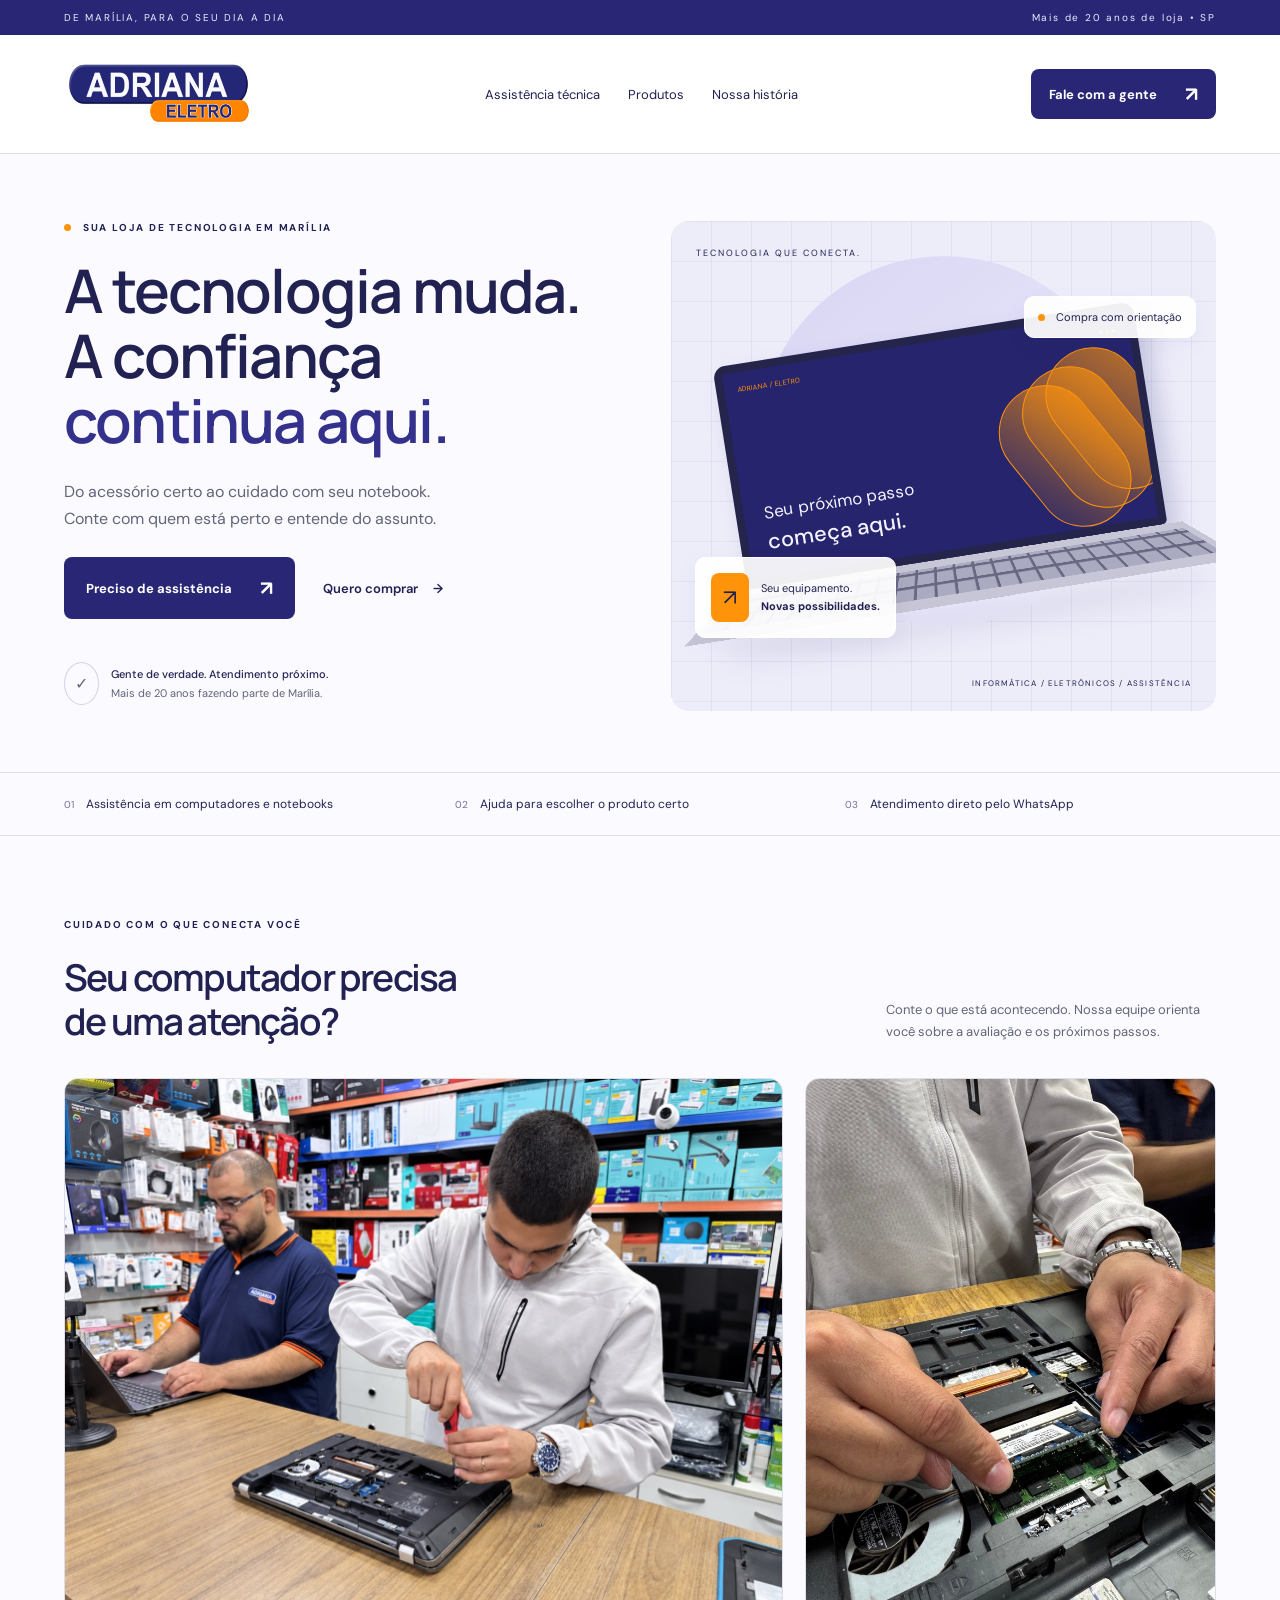
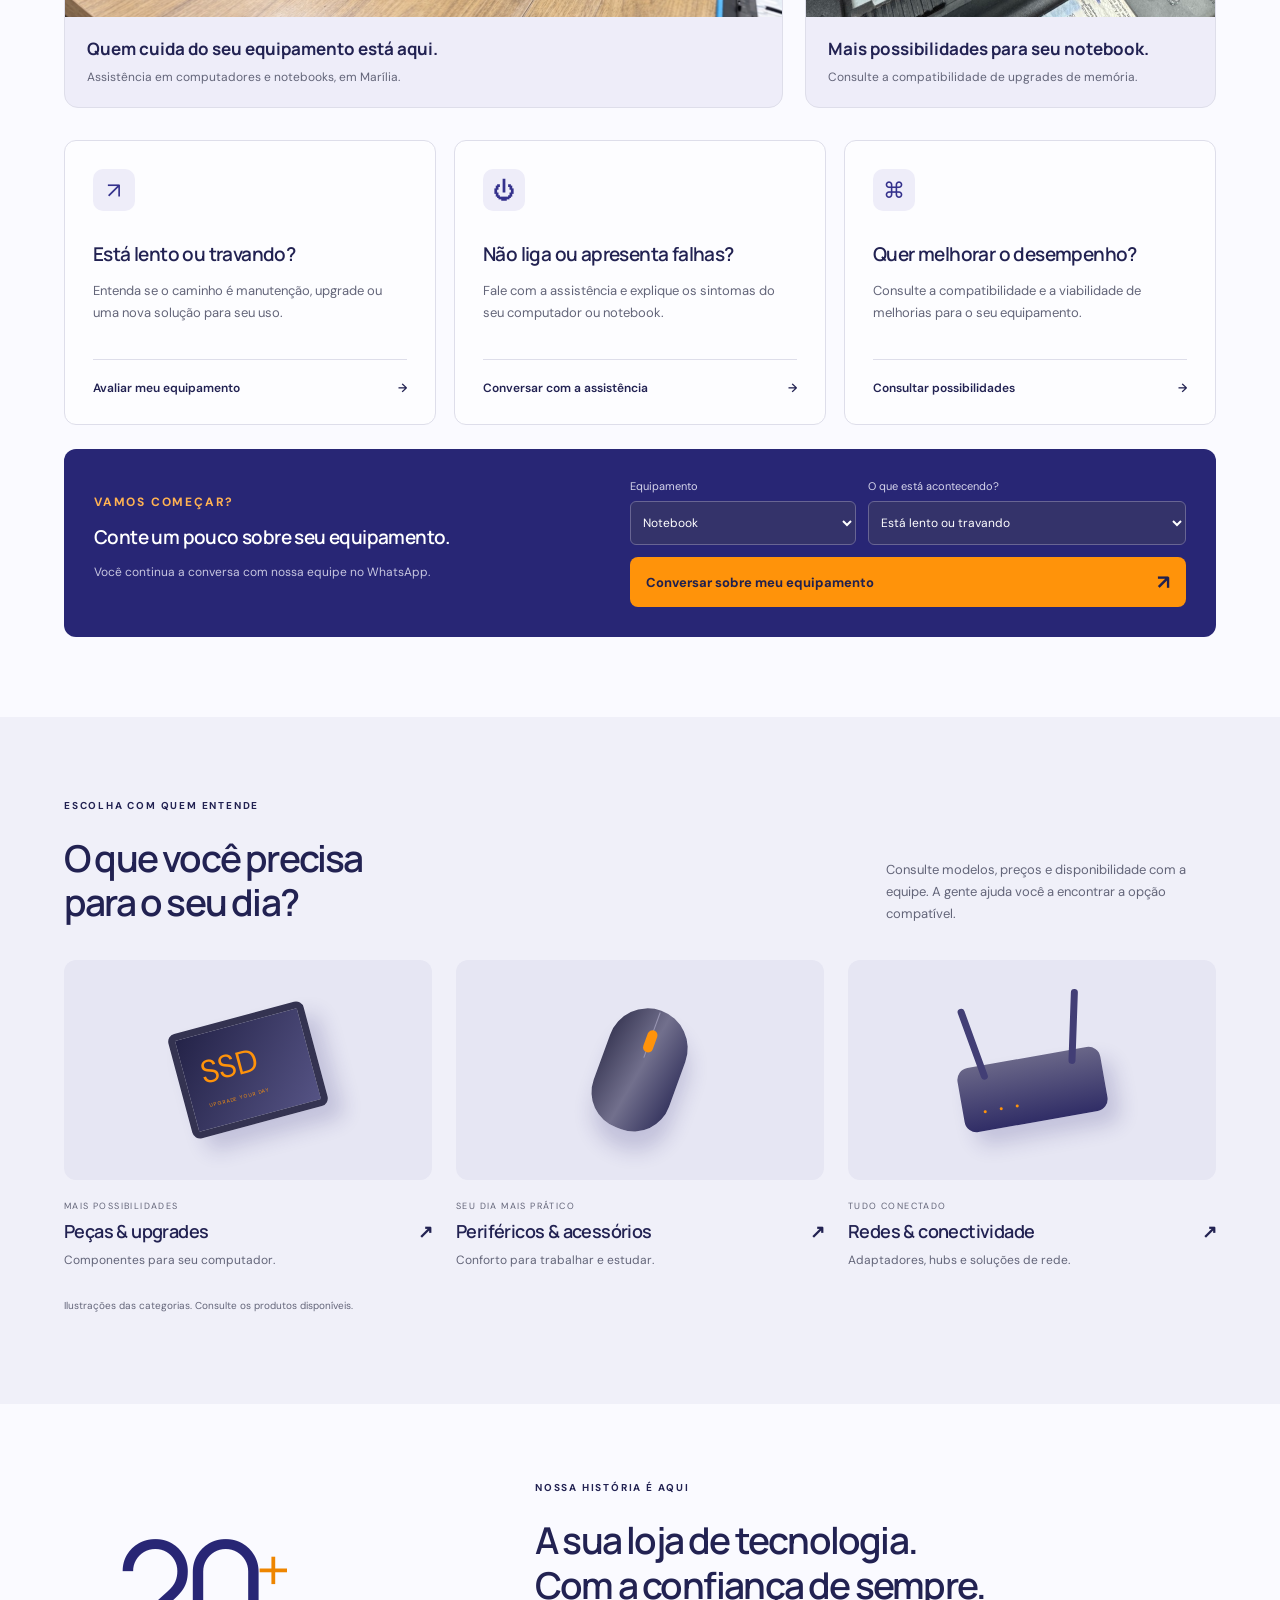
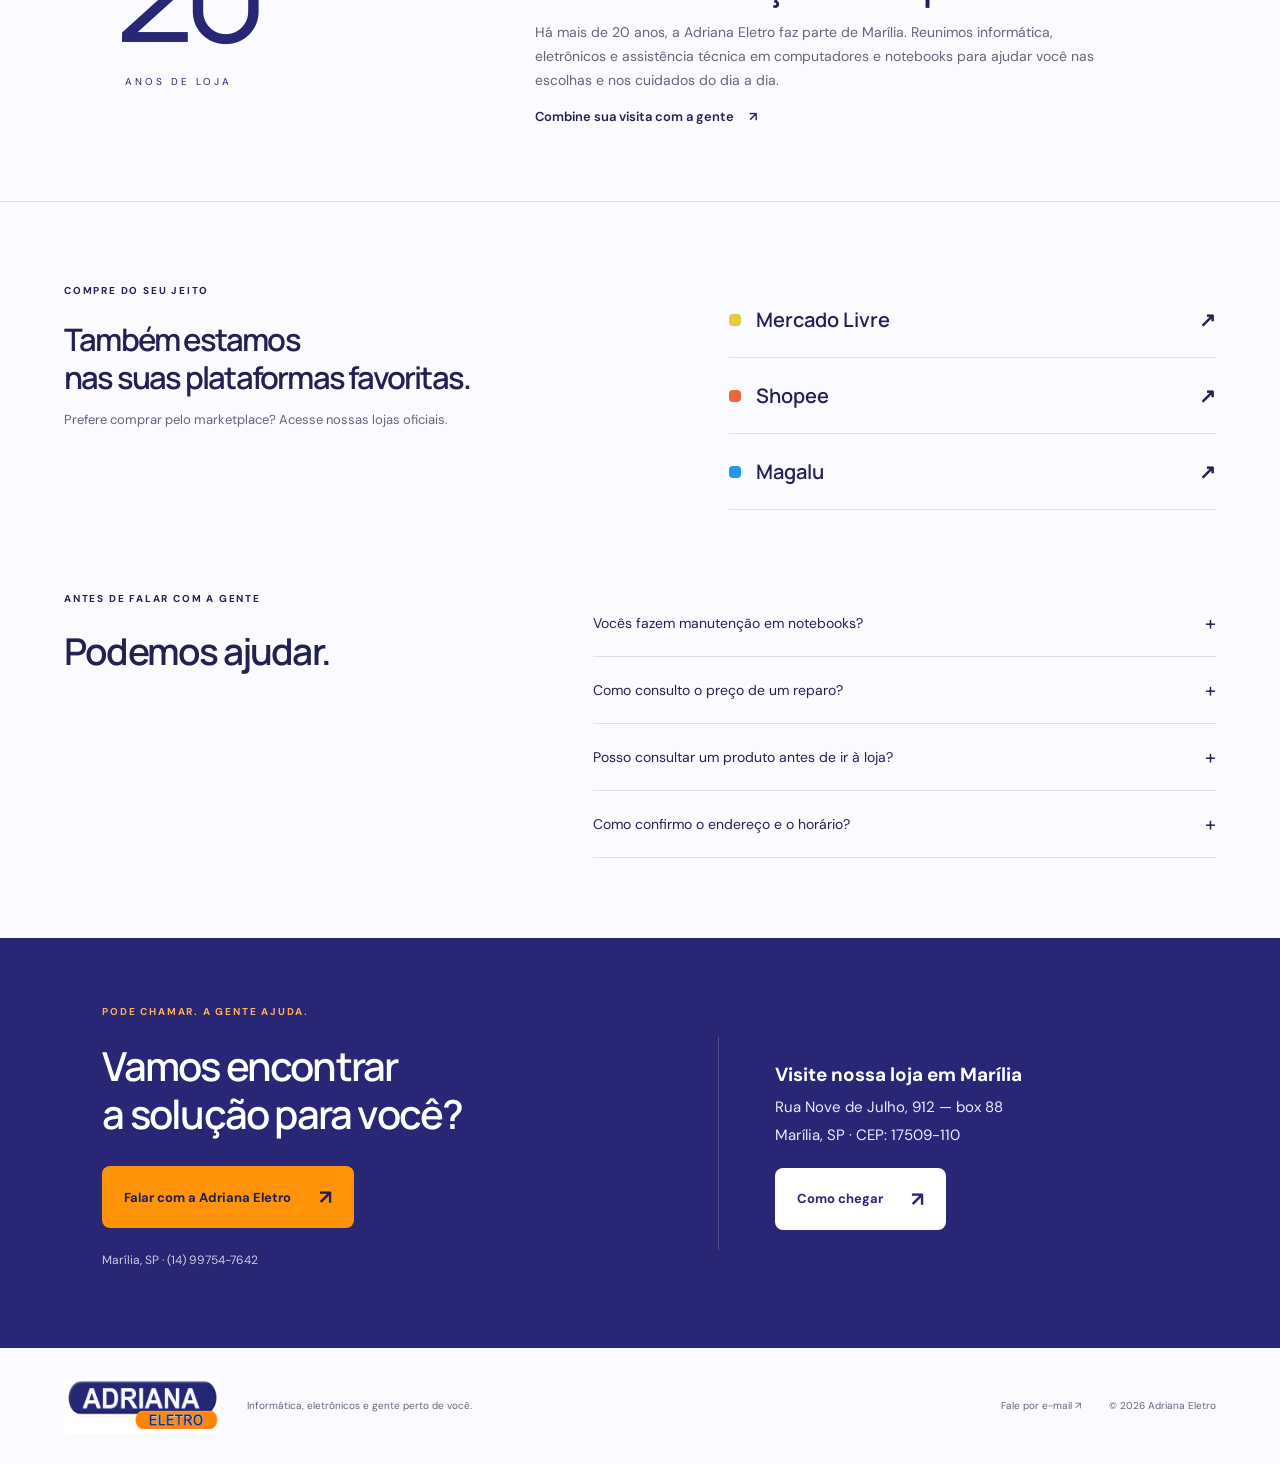
==== index.html @ 35e607f3 "Adiciona favicon.ico com logo oficial e caminhos absolutos" ====
<!doctype html>
<html lang="pt-BR"><head><meta charset="utf-8"><meta name="viewport" content="width=device-width,initial-scale=1">
<title>Adriana Eletro - Especializada em Eletrônicos e Informática</title>
<meta name="description" content="Adriana Eletro: informática, eletrônicos e assistência técnica em computadores e notebooks em Marília, SP. Mais de 20 anos de loja. Fale com nossa equipe.">
<meta name="robots" content="index, follow">
<link rel="canonical" href="https://adrianaeletro.com.br/">
<meta name="theme-color" content="#282675">

<link rel="icon" href="/favicon.ico" sizes="192x192" type="image/x-icon">
<link rel="icon" href="/favicon-32.png" sizes="32x32" type="image/png">
<link rel="icon" href="/favicon-16.png" sizes="16x16" type="image/png">
<link rel="icon" href="/icon-192.png" sizes="192x192" type="image/png">
<link rel="apple-touch-icon" href="/apple-touch-icon.png">

<meta property="og:type" content="website">
<meta property="og:locale" content="pt_BR">
<meta property="og:site_name" content="Adriana Eletro">
<meta property="og:url" content="https://adrianaeletro.com.br/">
<meta property="og:title" content="Adriana Eletro - Especializada em Eletrônicos e Informática">
<meta property="og:description" content="Informática, eletrônicos e assistência técnica em computadores e notebooks em Marília, SP. Mais de 20 anos de loja.">
<meta property="og:image" content="https://adrianaeletro.com.br/og-image.png">
<meta property="og:image:width" content="1200">
<meta property="og:image:height" content="630">
<meta property="og:image:alt" content="Logo da Adriana Eletro">

<meta name="twitter:card" content="summary_large_image">
<meta name="twitter:title" content="Adriana Eletro - Especializada em Eletrônicos e Informática">
<meta name="twitter:description" content="Informática, eletrônicos e assistência técnica em computadores e notebooks em Marília, SP. Mais de 20 anos de loja.">
<meta name="twitter:image" content="https://adrianaeletro.com.br/og-image.png">

<link rel="stylesheet" href="style.css"><script src="app.js" defer></script>
<script type="application/ld+json">
{
  "@context": "https://schema.org",
  "@type": "ElectronicsStore",
  "name": "Adriana Eletro",
  "url": "https://adrianaeletro.com.br/",
  "image": "https://adrianaeletro.com.br/og-image.png",
  "logo": "https://adrianaeletro.com.br/logo-oficial.png",
  "email": "eletronicos.marilia@hotmail.com",
  "telephone": "+5514997547642",
  "priceRange": "$$",
  "address": {
    "@type": "PostalAddress",
    "streetAddress": "Rua Nove de Julho, 912 - box 88",
    "addressLocality": "Marília",
    "addressRegion": "SP",
    "postalCode": "17509-110",
    "addressCountry": "BR"
  },
  "geo": {
    "@type": "GeoCoordinates",
    "latitude": -22.216391,
    "longitude": -49.946625
  },
  "hasMap": "https://www.google.com/maps/dir/?api=1&destination=Rua+Nove+de+Julho%2C+912%2C+box+88%2C+Mar%C3%ADlia%2C+SP%2C+17509-110",
  "sameAs": [
    "https://lista.mercadolivre.com.br/_CustId_1123150487?item_id=MLB2901846389&category_id=MLB63312&seller_id=1123150487&client=recoview-selleritems&recos_listing=true#origin=upp&component=sellerData&typeSeller=classic",
    "https://shopee.com.br/shop/340494561",
    "https://www.magazineluiza.com.br/lojista/adrianaeletromarilia/"
  ]
}
</script>
</head><body>
<div class="topline">DE MARÍLIA, PARA O SEU DIA A DIA <span>Mais de 20 anos de loja • SP</span></div>
<header><a class="brand official-brand" href="#inicio" aria-label="Adriana Eletro início"><span class="logo-window"><img src="logo-oficial.png" alt="Adriana Eletro" width="3600" height="2025" decoding="async" fetchpriority="high"></span></a><nav aria-label="Menu principal"><a href="#assistencia">Assistência técnica</a><a href="#produtos">Produtos</a><a href="#sobre">Nossa história</a></nav><a class="button small dark" data-wa="Olá! Vim pelo site da Adriana Eletro e gostaria de atendimento.">Fale com a gente <span>↗</span></a></header>
<main><section class="hero" id="inicio"><div class="hero-copy"><p class="eyebrow"><span class="dot"></span> SUA LOJA DE TECNOLOGIA EM MARÍLIA</p><h1>A tecnologia muda.<br>A confiança<br><em>continua aqui.</em></h1><p class="intro">Do acessório certo ao cuidado com seu notebook. Conte com quem está perto e entende do assunto.</p><div class="actions"><a class="button dark" href="#assistencia">Preciso de assistência <span>↗</span></a><a class="textlink" href="#produtos">Quero comprar <span>→</span></a></div><div class="hero-proof"><span class="proof-icon">✓</span><p><strong>Gente de verdade. Atendimento próximo.</strong><br>Mais de 20 anos fazendo parte de Marília.</p></div></div><div class="hero-art" role="img" aria-label="Ilustração de um notebook com elementos de tecnologia"><div class="art-grid"></div><div class="orb"></div><span class="art-label">TECNOLOGIA QUE CONECTA.</span><div class="laptop"><div class="screen"><div class="screen-top"><span>ADRIANA / ELETRO</span><span>● ● ●</span></div><div class="screen-design"><i></i><i></i><i></i></div><div class="screen-bottom">Seu próximo passo<br><b>começa aqui.</b></div></div><div class="keyboard"></div><div class="base"></div></div><div class="floating-tag tag-one"><span>↗</span><div>Seu equipamento.<br><strong>Novas possibilidades.</strong></div></div><div class="floating-tag tag-two"><span class="dot"></span> Compra com orientação</div><span class="art-footer">INFORMÁTICA / ELETRÔNICOS / ASSISTÊNCIA</span></div></section>
<div class="benefits"><div><span>01</span>Assistência em computadores e notebooks</div><div><span>02</span>Ajuda para escolher o produto certo</div><div><span>03</span>Atendimento direto pelo WhatsApp</div></div>
<section id="assistencia" class="section assistance"><div class="section-heading"><div><p class="eyebrow">CUIDADO COM O QUE CONECTA VOCÊ</p><h2>Seu computador precisa<br>de uma atenção?</h2></div><p>Conte o que está acontecendo. Nossa equipe orienta você sobre a avaliação e os próximos passos.</p></div><div class="workshop-photos"><figure class="workshop-main"><img src="images/assistencia-equipe.jpg" alt="Trabalho de manutenção em notebook na bancada da Adriana Eletro, com a equipe na loja" width="1440" height="1080" loading="lazy" decoding="async"><figcaption><strong>Quem cuida do seu equipamento está aqui.</strong><span>Assistência em computadores e notebooks, em Marília.</span></figcaption></figure><figure class="workshop-detail"><img src="images/upgrade-memoria.jpg" alt="Detalhe das mãos manuseando um módulo de memória RAM em um notebook aberto" width="750" height="1000" loading="lazy" decoding="async"><figcaption><strong>Mais possibilidades para seu notebook.</strong><span>Consulte a compatibilidade de upgrades de memória.</span></figcaption></figure></div><div class="service-grid"><article><span class="service-icon">↗</span><h3>Está lento ou travando?</h3><p>Entenda se o caminho é manutenção, upgrade ou uma nova solução para seu uso.</p><a data-problem="Está lento ou travando">Avaliar meu equipamento <span>→</span></a></article><article><span class="service-icon">⏻</span><h3>Não liga ou apresenta falhas?</h3><p>Fale com a assistência e explique os sintomas do seu computador ou notebook.</p><a data-problem="Não liga ou apresenta falhas">Conversar com a assistência <span>→</span></a></article><article><span class="service-icon">⌘</span><h3>Quer melhorar o desempenho?</h3><p>Consulte a compatibilidade e a viabilidade de melhorias para o seu equipamento.</p><a data-problem="Quero melhorar o desempenho">Consultar possibilidades <span>→</span></a></article></div><div class="help-panel"><div><p class="eyebrow">VAMOS COMEÇAR?</p><h3>Conte um pouco sobre seu equipamento.</h3><p>Você continua a conversa com nossa equipe no WhatsApp.</p></div><form id="help-form"><div class="form-row"><label>Equipamento<select id="device"><option>Notebook</option><option>Computador de mesa</option></select></label><label>O que está acontecendo?<select id="problem"><option>Está lento ou travando</option><option>Não liga ou apresenta falhas</option><option>Quero melhorar o desempenho</option><option>Outro problema</option></select></label></div><button class="button lime" type="submit">Conversar sobre meu equipamento <span>↗</span></button></form></div></section>
<section class="section products" id="produtos"><div class="section-heading"><div><p class="eyebrow">ESCOLHA COM QUEM ENTENDE</p><h2>O que você precisa<br>para o seu dia?</h2></div><p>Consulte modelos, preços e disponibilidade com a equipe. A gente ajuda você a encontrar a opção compatível.</p></div><div class="product-grid"><a data-wa="Olá! Gostaria de consultar peças e upgrades disponíveis na Adriana Eletro." class="product-card"><div class="product-art"><div class="chip">SSD<span>UPGRADE YOUR DAY</span></div></div><div><small>MAIS POSSIBILIDADES</small><h3>Peças & upgrades <span>↗</span></h3><p>Componentes para seu computador.</p></div></a><a data-wa="Olá! Gostaria de consultar periféricos e acessórios na Adriana Eletro." class="product-card"><div class="product-art"><div class="mouse"><i></i></div><div class="mouse-shadow"></div></div><div><small>SEU DIA MAIS PRÁTICO</small><h3>Periféricos & acessórios <span>↗</span></h3><p>Conforto para trabalhar e estudar.</p></div></a><a data-wa="Olá! Gostaria de consultar produtos de conectividade na Adriana Eletro." class="product-card"><div class="product-art"><div class="router"><i></i><i></i><b>● ● ●</b></div></div><div><small>TUDO CONECTADO</small><h3>Redes & conectividade <span>↗</span></h3><p>Adaptadores, hubs e soluções de rede.</p></div></a></div><p class="caption">Ilustrações das categorias. Consulte os produtos disponíveis.</p></section>
<section class="story" id="sobre"><div class="story-number">20<span>+</span><small>ANOS DE LOJA</small></div><div><p class="eyebrow">NOSSA HISTÓRIA É AQUI</p><h2>A sua loja de tecnologia.<br>Com a confiança de sempre.</h2><p>Há mais de 20 anos, a Adriana Eletro faz parte de Marília. Reunimos informática, eletrônicos e assistência técnica em computadores e notebooks para ajudar você nas escolhas e nos cuidados do dia a dia.</p><a class="textlink" data-wa="Olá! Gostaria de saber como chegar à Adriana Eletro e confirmar o horário de atendimento.">Combine sua visita com a gente <span>↗</span></a></div></section>
<section class="section marketplace"><div><p class="eyebrow">COMPRE DO SEU JEITO</p><h2>Também estamos<br>nas suas plataformas favoritas.</h2><p>Prefere comprar pelo marketplace? Acesse nossas lojas oficiais.</p></div><div class="marketlinks"><a href="https://lista.mercadolivre.com.br/_CustId_1123150487?item_id=MLB2901846389&amp;category_id=MLB63312&amp;seller_id=1123150487&amp;client=recoview-selleritems&amp;recos_listing=true#origin=upp&amp;component=sellerData&amp;typeSeller=classic" target="_blank" rel="noopener noreferrer"><span class="market-dot yellow"></span>Mercado Livre <span>↗</span></a><a href="https://shopee.com.br/shop/340494561" target="_blank" rel="noopener noreferrer"><span class="market-dot orange"></span>Shopee <span>↗</span></a><a href="https://www.magazineluiza.com.br/lojista/adrianaeletromarilia/" target="_blank" rel="noopener noreferrer"><span class="market-dot blue"></span>Magalu <span>↗</span></a></div></section>
<section class="section faq"><div><p class="eyebrow">ANTES DE FALAR COM A GENTE</p><h2>Podemos ajudar.</h2></div><div><details><summary>Vocês fazem manutenção em notebooks?<span>+</span></summary><p>Sim. Oferecemos assistência técnica em computadores e notebooks. Conte o problema pelo WhatsApp para receber orientação sobre a avaliação.</p></details><details><summary>Como consulto o preço de um reparo?<span>+</span></summary><p>O valor depende do problema e da avaliação do equipamento. Fale com a equipe para consultar as condições de diagnóstico e orçamento.</p></details><details><summary>Posso consultar um produto antes de ir à loja?<span>+</span></summary><p>Sim. Envie o nome do produto ou o modelo do equipamento pelo WhatsApp. A equipe confirma as opções, os preços e a disponibilidade.</p></details><details><summary>Como confirmo o endereço e o horário?<span>+</span></summary><p>Estamos na Rua Nove de Julho, 912 — box 88, Marília, SP, CEP: 17509-110. Confirme o horário de atendimento pelo WhatsApp (14) 99754-7642.</p></details></div></section>
<section class="contact"><div class="contact-main"><p class="eyebrow">PODE CHAMAR. A GENTE AJUDA.</p><h2>Vamos encontrar<br>a solução para você?</h2><a class="button lime" data-wa="Olá! Vim pelo site da Adriana Eletro e gostaria de atendimento.">Falar com a Adriana Eletro <span>↗</span></a><p>Marília, SP · (14) 99754-7642</p></div><div class="store-address" id="localizacao"><address><strong>Visite nossa loja em Marília</strong><br>Rua Nove de Julho, 912 — box 88<br>Marília, SP · CEP: 17509-110</address><a class="button directions" href="https://www.google.com/maps/dir/?api=1&amp;destination=Rua+Nove+de+Julho%2C+912%2C+box+88%2C+Mar%C3%ADlia%2C+SP%2C+17509-110" target="_blank" rel="noopener noreferrer" aria-label="Como chegar à Adriana Eletro no Google Maps">Como chegar <span aria-hidden="true">↗</span></a></div></section></main><footer><a class="brand official-brand" href="#inicio" aria-label="Adriana Eletro início"><span class="logo-window"><img src="logo-oficial.png" alt="Adriana Eletro" width="3600" height="2025" loading="lazy" decoding="async"></span></a><p>Informática, eletrônicos e gente perto de você.</p><a href="mailto:eletronicos.marilia@hotmail.com">Fale por e-mail ↗</a><small>© <span id="year">2026</span> Adriana Eletro</small></footer><a class="mobile-contact" data-wa="Olá! Vim pelo site da Adriana Eletro e gostaria de atendimento.">Falar no WhatsApp ↗</a></body></html>
---- style.css ----
@import url('https://fonts.googleapis.com/css2?family=DM+Sans:wght@400;500;600;700&family=Manrope:wght@400;500;600;700;800&display=swap');
:root{--ink:#222252;--muted:#636579;--cream:#fafaff;--lime:#ff930a;--line:#dedeea}*{box-sizing:border-box}html{scroll-behavior:smooth;scroll-padding-top:30px}body{margin:0;color:var(--ink);background:var(--cream);font-family:'DM Sans',sans-serif;font-size:15px}a{color:inherit;text-decoration:none;cursor:pointer}button,select{font:inherit}a:focus-visible,button:focus-visible,select:focus-visible,summary:focus-visible{outline:3px solid #ff930a;outline-offset:5px}.topline{background:var(--ink);color:#ededff;padding:11px 5%;font-size:10px;letter-spacing:1.8px;display:flex;justify-content:space-between}header{display:flex;align-items:center;justify-content:space-between;padding:25px 5%;border-bottom:1px solid var(--line);gap:20px}.brand{display:flex;align-items:center;gap:10px;font-family:Manrope,sans-serif;font-weight:800;font-size:24px;letter-spacing:-1px}.brandlight{font-weight:400}.brand small{display:block;font-size:8px;letter-spacing:2px;margin-top:4px}.brandmark{display:flex;align-items:center;justify-content:center;background:var(--ink);color:var(--lime);height:43px;width:43px;border-radius:12px;font-size:27px;letter-spacing:-5px;padding-right:5px}.brandmark span{transform:translateY(4px)}nav{display:flex;gap:28px;font-size:13px}nav a:hover,.textlink:hover{color:#34318c}.button{display:inline-flex;align-items:center;justify-content:space-between;gap:28px;padding:18px 22px;border-radius:8px;font-size:13px;font-weight:700;border:0;cursor:pointer;transition:transform .2s,box-shadow .2s}.button:hover{transform:translateY(-2px);box-shadow:0 6px 20px #15282118}.button span{font-size:20px}.dark{color:white;background:var(--ink)}.lime{background:var(--lime);color:var(--ink)}.small{padding:12px 18px}.hero{display:grid;grid-template-columns:1.05fr 1fr;padding:65px 5% 58px;gap:35px;align-items:center}.eyebrow{font-size:10px;letter-spacing:1.8px;font-weight:700;margin:0 0 22px}.dot{display:inline-block;width:7px;height:7px;border-radius:50%;background:#ff930a;margin-right:8px}h1,h2,h3{font-family:Manrope,sans-serif;letter-spacing:-1.8px;margin:0;font-weight:600}h1{font-size:clamp(45px,4.7vw,70px);line-height:1.08}h1 em{font-style:normal;color:#34318c}p{line-height:1.7}.intro{color:var(--muted);font-size:16px;max-width:385px;margin:25px 0}.actions{display:flex;align-items:center;gap:28px}.textlink{font-weight:600;font-size:13px}.textlink span{margin-left:12px}.hero-proof{display:flex;gap:12px;align-items:center;margin-top:35px;font-size:11px;color:var(--muted)}.hero-proof p{line-height:1.7}.hero-proof strong{color:var(--ink);font-weight:500}.proof-icon{border:1px solid #d3d2e8;border-radius:50%;padding:10px;font-size:16px}.hero-art{height:490px;background:#ededfa;border-radius:18px;position:relative;overflow:hidden}.art-grid{position:absolute;inset:0;background-image:linear-gradient(#5954b013 1px,transparent 1px),linear-gradient(90deg,#5954b013 1px,transparent 1px);background-size:40px 40px}.orb{width:370px;height:370px;border-radius:50%;background:linear-gradient(140deg,#d6d4f2,#f3f1ff);position:absolute;top:35px;left:50%;transform:translateX(-50%)}.art-label{position:absolute;left:25px;top:26px;font-size:9px;letter-spacing:2px}.laptop{position:absolute;width:78%;left:11%;top:112px;transform:rotate(-9deg)}.screen{height:225px;border:8px solid #25254b;border-radius:12px 12px 5px 5px;background:#25246c;box-shadow:10px 14px 25px #28267535;color:#ff930a;overflow:hidden;position:relative}.screen-top{display:flex;justify-content:space-between;font-size:7px;padding:13px 13px}.screen-design{position:absolute;right:-18px;top:25px;transform:rotate(-30deg)}.screen-design i{width:95px;height:155px;border:1px solid #ff930a;border-radius:60px;display:inline-block;margin-left:-65px;background:linear-gradient(70deg,#ff930a10,#ff930ab0)}.screen-bottom{position:absolute;left:20px;bottom:20px;font-size:17px;line-height:1.5;color:#f4f3ff}.screen-bottom b{font-size:22px;font-weight:500}.keyboard{height:45px;background:repeating-linear-gradient(90deg,transparent 0 15px,#686883 16px 18px),repeating-linear-gradient(0deg,#aaaac0 0 10px,#686883 11px 13px);transform:perspective(130px) rotateX(35deg);transform-origin:top;border:8px solid #c6c6d6;margin:0 -15px}.base{height:8px;margin:-7px -29px 0;background:#83839d;border-radius:0 0 60% 60%;box-shadow:0 20px 30px #22225240}.floating-tag{position:absolute;background:#ffffffed;border:1px solid white;border-radius:10px;box-shadow:0 8px 25px #2826750c;font-size:11px}.tag-one{bottom:73px;left:24px;display:flex;align-items:center;padding:15px;gap:12px;line-height:1.6}.tag-one>span{background:var(--lime);padding:7px 12px;border-radius:8px;font-size:22px}.tag-two{right:20px;top:75px;padding:13px}.art-footer{position:absolute;bottom:23px;right:25px;font-size:8px;letter-spacing:1.2px}.benefits{border-block:1px solid var(--line);display:grid;grid-template-columns:repeat(3,1fr);padding:23px 5%;gap:20px;font-size:12px}.benefits span{color:#73709a;margin-right:12px;font-size:10px}.section{padding:80px 5%}.section-heading{display:flex;justify-content:space-between;gap:40px;align-items:end;margin-bottom:35px}h2{font-size:37px;line-height:1.2}.section-heading>p{max-width:330px;color:var(--muted);font-size:13px;margin:0}.service-grid{display:grid;grid-template-columns:repeat(3,1fr);gap:18px}.service-grid article{padding:28px;border:1px solid var(--line);border-radius:12px;background:#fff9}.service-icon{display:flex;width:42px;height:42px;align-items:center;justify-content:center;background:#eeedf9;border-radius:10px;font-size:22px;margin-bottom:30px}h3{font-size:19px;letter-spacing:-.6px}.service-grid p{color:var(--muted);font-size:13px;min-height:66px}.service-grid a{display:flex;justify-content:space-between;border-top:1px solid var(--line);padding-top:20px;font-size:12px;font-weight:600}.help-panel{margin-top:24px;padding:30px;background:var(--ink);color:white;border-radius:12px;display:grid;grid-template-columns:1fr 1.1fr;gap:30px;align-items:center}.help-panel .eyebrow{color:var(--lime);margin-bottom:12px}.help-panel p{font-size:12px;color:#c7c6e0}.form-row{display:grid;grid-template-columns:1fr 1.4fr;gap:12px}label{font-size:11px;color:#d7d6ec}select{display:block;width:100%;padding:12px 8px;border:1px solid #686593;border-radius:6px;background:#34336a;color:white;font-size:12px;margin:8px 0 12px;min-width:0}form .button{width:100%;padding:12px 16px}.products{background:#f0f0f9}.product-grid{display:grid;grid-template-columns:repeat(3,1fr);gap:24px}.product-card{display:block}.product-art{height:220px;background:#e6e6f3;border-radius:12px;position:relative;overflow:hidden;display:flex;align-items:center;justify-content:center;transition:background .2s}.product-card:hover .product-art{background:#dbdaee}.product-card small{font-size:9px;letter-spacing:1.4px;color:var(--muted);display:block;margin-top:20px}.product-card h3{margin-top:7px;display:flex;justify-content:space-between;font-size:18px}.product-card p{font-size:12px;color:var(--muted);margin:7px 0}.chip{border:7px solid #343351;background:linear-gradient(130deg,#242348,#555384);width:140px;height:108px;border-radius:8px;color:var(--lime);font-size:32px;padding:17px;transform:rotate(-15deg);box-shadow:12px 16px 20px #28267530}.chip span{font-size:5px;letter-spacing:1px;display:block;margin-top:9px}.mouse{width:80px;height:125px;border-radius:43px 43px 40px 40px;background:linear-gradient(100deg,#353451,#72708d,#31305b);transform:rotate(20deg);box-shadow:8px 18px 20px #28267530;position:relative;z-index:1}.mouse:before{content:'';position:absolute;left:39px;top:2px;width:1px;height:48px;background:#9996b3}.mouse i{position:absolute;top:21px;left:35px;width:10px;height:23px;border-radius:5px;background:var(--lime)}.router{width:145px;height:65px;border-radius:12px;background:linear-gradient(#696688,#302d66);transform:rotate(-10deg);position:relative;top:20px;box-shadow:10px 15px 20px #28267530}.router i{position:absolute;top:-60px;width:7px;height:75px;background:#423e75;border-radius:5px;left:18px;transform:rotate(-10deg)}.router i:nth-child(2){left:auto;right:18px;transform:rotate(12deg)}.router b{color:var(--lime);font-size:7px;letter-spacing:5px;position:absolute;left:20px;bottom:15px}.caption{font-size:10px;color:var(--muted);margin-top:20px}.story{padding:75px 9%;display:grid;grid-template-columns:.8fr 1.4fr;gap:60px;align-items:center;border-bottom:1px solid var(--line)}.story-number{font-family:Manrope,sans-serif;font-size:140px;letter-spacing:-12px;line-height:1;color:#34318c}.story-number>span{font-size:60px;vertical-align:top;position:relative;top:20px}.story-number small{display:block;font-family:'DM Sans',sans-serif;font-size:10px;letter-spacing:3px;margin-top:18px;margin-left:10px}.story p:not(.eyebrow){max-width:560px;color:var(--muted);font-size:14px}.marketplace{display:grid;grid-template-columns:1.2fr 1fr;gap:80px}.marketplace h2{font-size:31px}.marketplace p:not(.eyebrow){color:var(--muted);font-size:13px}.marketlinks a{display:flex;align-items:center;gap:15px;padding:24px 0;border-bottom:1px solid var(--line);font-family:Manrope,sans-serif;font-size:20px;font-weight:600}.marketlinks a>span:last-child{margin-left:auto}.market-dot{width:12px;height:12px;border-radius:4px}.yellow{background:#e2cd3c}.orange{background:#e96739}.blue{background:#2196ec}.faq{padding-top:0;display:grid;grid-template-columns:1fr 1.3fr;gap:50px}details{border-bottom:1px solid var(--line);padding:20px 0}summary{display:flex;align-items:center;justify-content:space-between;cursor:pointer;list-style:none;font-size:14px;gap:20px}summary::-webkit-details-marker{display:none}summary span{font-size:20px}details[open] summary span{transform:rotate(45deg)}details p{color:var(--muted);font-size:13px}.contact{text-align:center;background:var(--ink);color:white;padding:65px 20px}.contact .eyebrow{color:#d5d3f0}.contact h2{font-size:44px;margin-bottom:28px}.contact>p:last-child{font-size:11px;color:#cecee1;margin-top:22px}footer{display:flex;align-items:center;gap:25px;flex-wrap:wrap;padding:30px 5%}footer .brand{gap:0;font-size:22px}footer p,footer>a:not(.brand),footer small{font-size:10px;color:var(--muted)}footer small{margin-left:auto}.mobile-contact{display:none}@media(min-width:1500px){body{max-width:1600px;margin:auto}.hero-art{height:560px}.laptop{top:150px}.screen{height:270px}}@media(max-width:1050px){nav{gap:15px;font-size:11px}header>.button{font-size:11px}.hero{gap:20px;padding-top:40px}.hero-art{height:450px}.screen{height:190px}.laptop{top:130px}.actions{gap:15px}.button{gap:15px}.section{padding:60px 5%}.service-grid article{padding:20px}.help-panel{grid-template-columns:1fr}.story{padding:60px 5%;gap:30px}.marketplace{gap:35px}}@media(max-width:720px){.topline{font-size:8px;letter-spacing:1px}.topline span{display:none}header{padding:18px 5%;flex-wrap:wrap}.brand{font-size:21px}.brandmark{height:36px;width:36px}header>.button{font-size:10px;padding:10px}nav{order:3;width:100%;justify-content:space-between;padding-top:12px;font-size:12px}.hero{grid-template-columns:1fr;padding-top:35px;gap:25px}h1{font-size:48px}.intro{font-size:15px}.hero-art{height:370px}.laptop{width:70%;left:15%;top:95px}.screen{height:180px}.tag-one{bottom:40px;left:16px}.tag-two{top:48px;font-size:9px}.hero-proof{margin-top:20px}.art-footer{font-size:6px;bottom:16px}.benefits{grid-template-columns:1fr;padding-block:20px;gap:15px}.section{padding:45px 5%}.section-heading{display:block}.section-heading>p{margin-top:20px;max-width:none}h2{font-size:30px}.service-grid{grid-template-columns:1fr}.service-grid article{padding:24px}.service-icon{margin-bottom:20px}.service-grid p{min-height:0}.help-panel{padding:24px}.form-row{grid-template-columns:1fr}.help-panel h3{font-size:22px}.product-grid{grid-template-columns:1fr;gap:28px}.product-art{height:230px}.story{grid-template-columns:1fr;gap:32px;padding-block:45px}.story-number{font-size:100px}.story-number span{font-size:45px}.story-number small{font-size:9px}.marketplace,.faq{grid-template-columns:1fr;gap:20px}.faq{padding-top:15px}.contact h2{font-size:35px}footer{padding-bottom:90px;gap:12px}footer p{width:100%;margin:0}footer small{margin-left:0;width:100%}.mobile-contact{display:block;position:fixed;bottom:14px;left:5%;width:90%;background:var(--lime);color:var(--ink);font-weight:700;font-size:13px;text-align:center;padding:16px;border-radius:8px;box-shadow:0 4px 24px #22225230;z-index:5}}@media(prefers-reduced-motion:reduce){html{scroll-behavior:auto}*{transition:none!important}}

/* Official Adriana Eletro identity */
.logo-window{display:block;position:relative;width:188px;height:68px;overflow:hidden;flex-shrink:0;background:white;border-radius:5px}
.logo-window img{position:absolute;width:462px;max-width:none;height:auto;left:-131px;top:-106px}
header{background:white}.topline{background:#282675}.dark{background:#282675}.lime,.mobile-contact{background:#ff930a;color:#20204e}.contact,.help-panel{background:#282675}.contact .eyebrow,.help-panel .eyebrow{color:#ffb252}.service-icon{color:#34318c}.tag-one>span{color:#20204e}.official-brand{gap:0}footer .logo-window{width:155px;height:56px}footer .logo-window img{width:382px;left:-108px;top:-88px}.story-number{color:#282675}.story-number>span{color:#ee8500}.hero-art .dot{background:#ff930a}
@media(max-width:720px){header{gap:12px}.logo-window{width:153px;height:55px}.logo-window img{width:376px;left:-107px;top:-86px}header>.button{gap:9px}.topline{font-size:8px}}

.store-address{max-width:520px;margin:30px auto 0;padding-top:28px;border-top:1px solid #ffffff30}.store-address address{font-style:normal;font-size:14px;line-height:1.9;color:#ededff}.store-address address strong{color:white;font-size:16px}.directions{margin-top:18px;background:white;color:#282675}.contact>p{font-size:12px;color:#cecee1;margin-top:22px}

/* Desktop contact footer: two balanced columns; mobile remains stacked. */
.contact-main>p:last-child{font-size:12px;color:#cecee1;margin-top:22px}
@media(min-width:721px){.contact{display:grid;grid-template-columns:1.2fr 1fr;align-items:center;gap:64px;text-align:left;padding:65px 8%}.contact h2{font-size:40px}.store-address{width:100%;max-width:none;margin:0;padding:20px 0 20px 56px;border-top:0;border-left:1px solid #ffffff30}.store-address address{font-size:15px}.store-address address strong{font-size:19px}footer{display:grid;grid-template-columns:auto 1fr auto auto;gap:28px}footer small{margin-left:0}}

.workshop-photos{display:grid;grid-template-columns:1.75fr 1fr;gap:22px;margin:0 0 32px}.workshop-photos figure{margin:0;min-width:0;background:#eeedf9;border:1px solid #dedeea;border-radius:14px;overflow:hidden}.workshop-photos img{display:block;width:100%;height:360px;object-fit:cover}.workshop-main img{object-position:50% 50%}.workshop-detail img{object-position:50% 72%}.workshop-photos figcaption{padding:20px 22px}.workshop-photos strong{display:block;font-family:Manrope,sans-serif;font-size:17px;line-height:1.4}.workshop-photos figcaption span{display:block;margin-top:7px;font-size:12px;line-height:1.6;color:#636579}@media(max-width:720px){.workshop-photos{grid-template-columns:1fr;gap:18px}.workshop-main img{height:auto;aspect-ratio:4/3}.workshop-detail img{height:280px}.workshop-photos figcaption{padding:18px}}
@media(min-width:721px){.workshop-photos img{height:clamp(340px,42vw,600px)}}
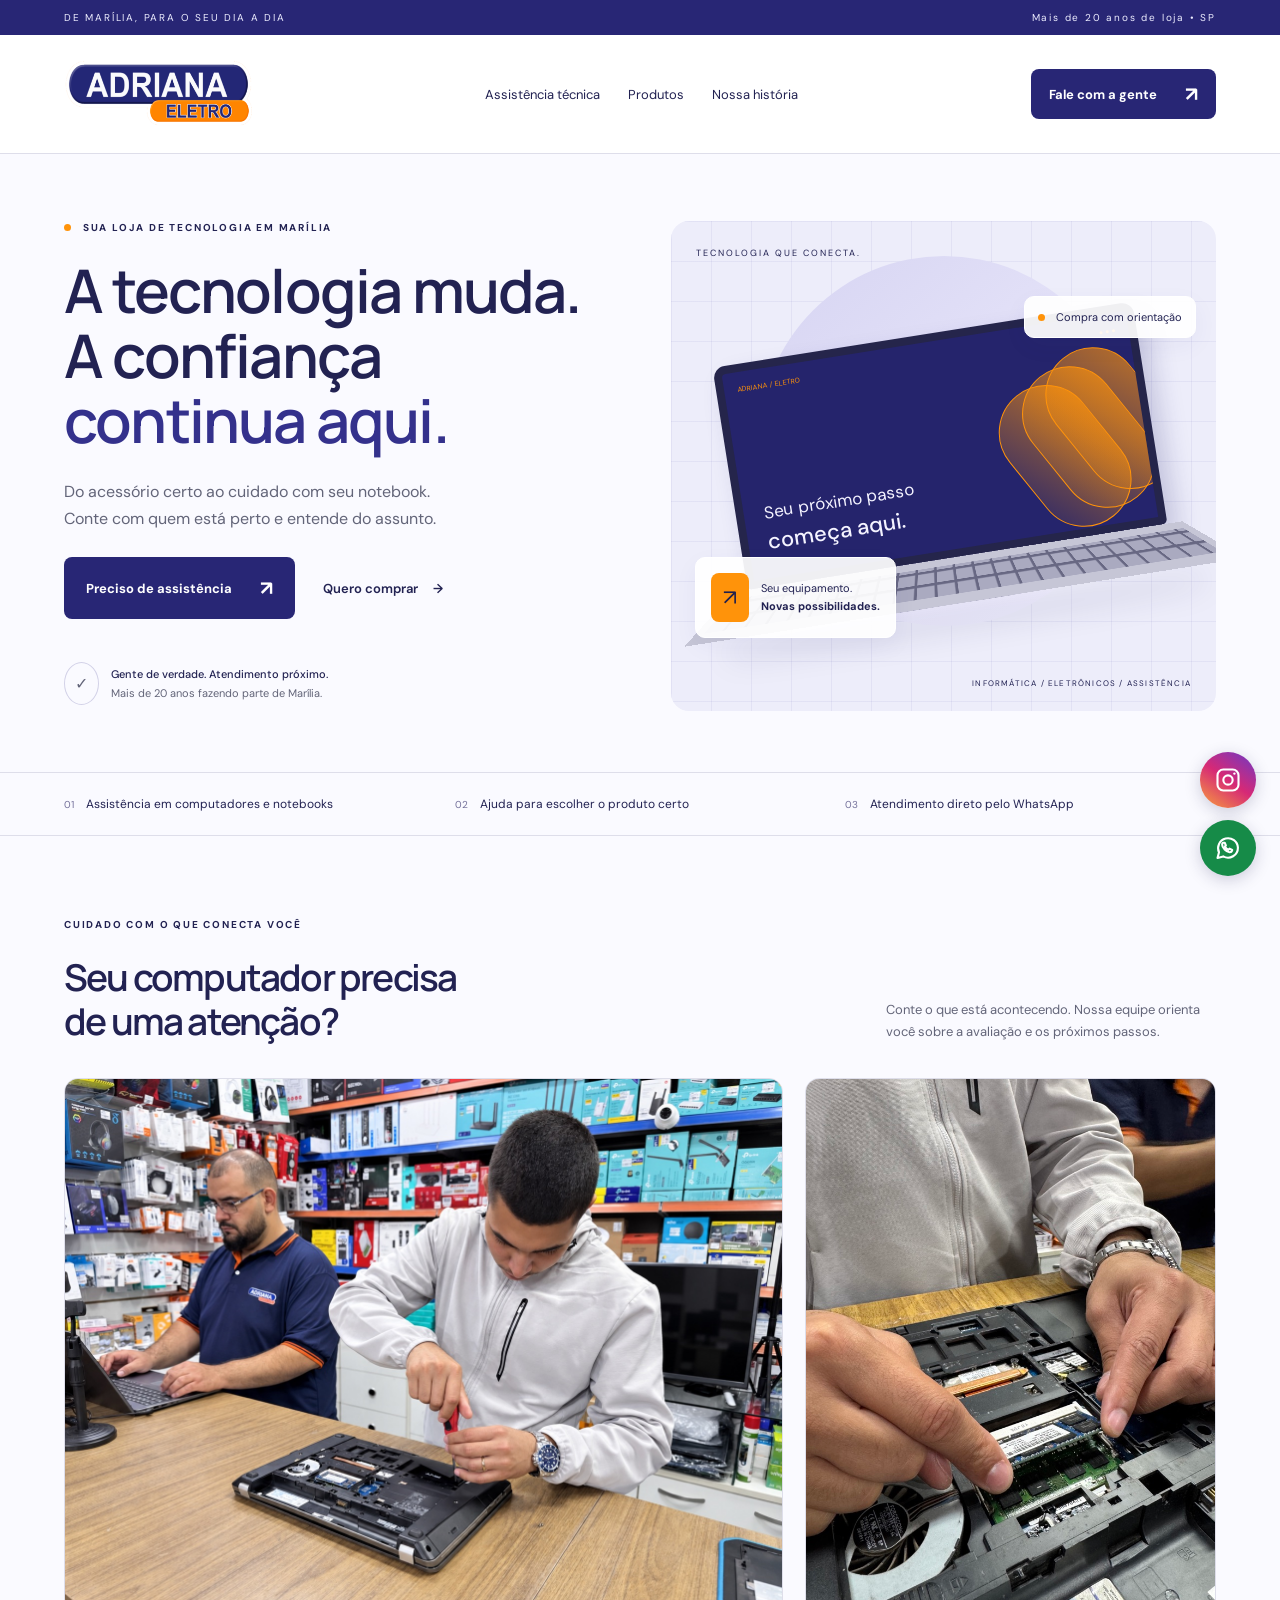
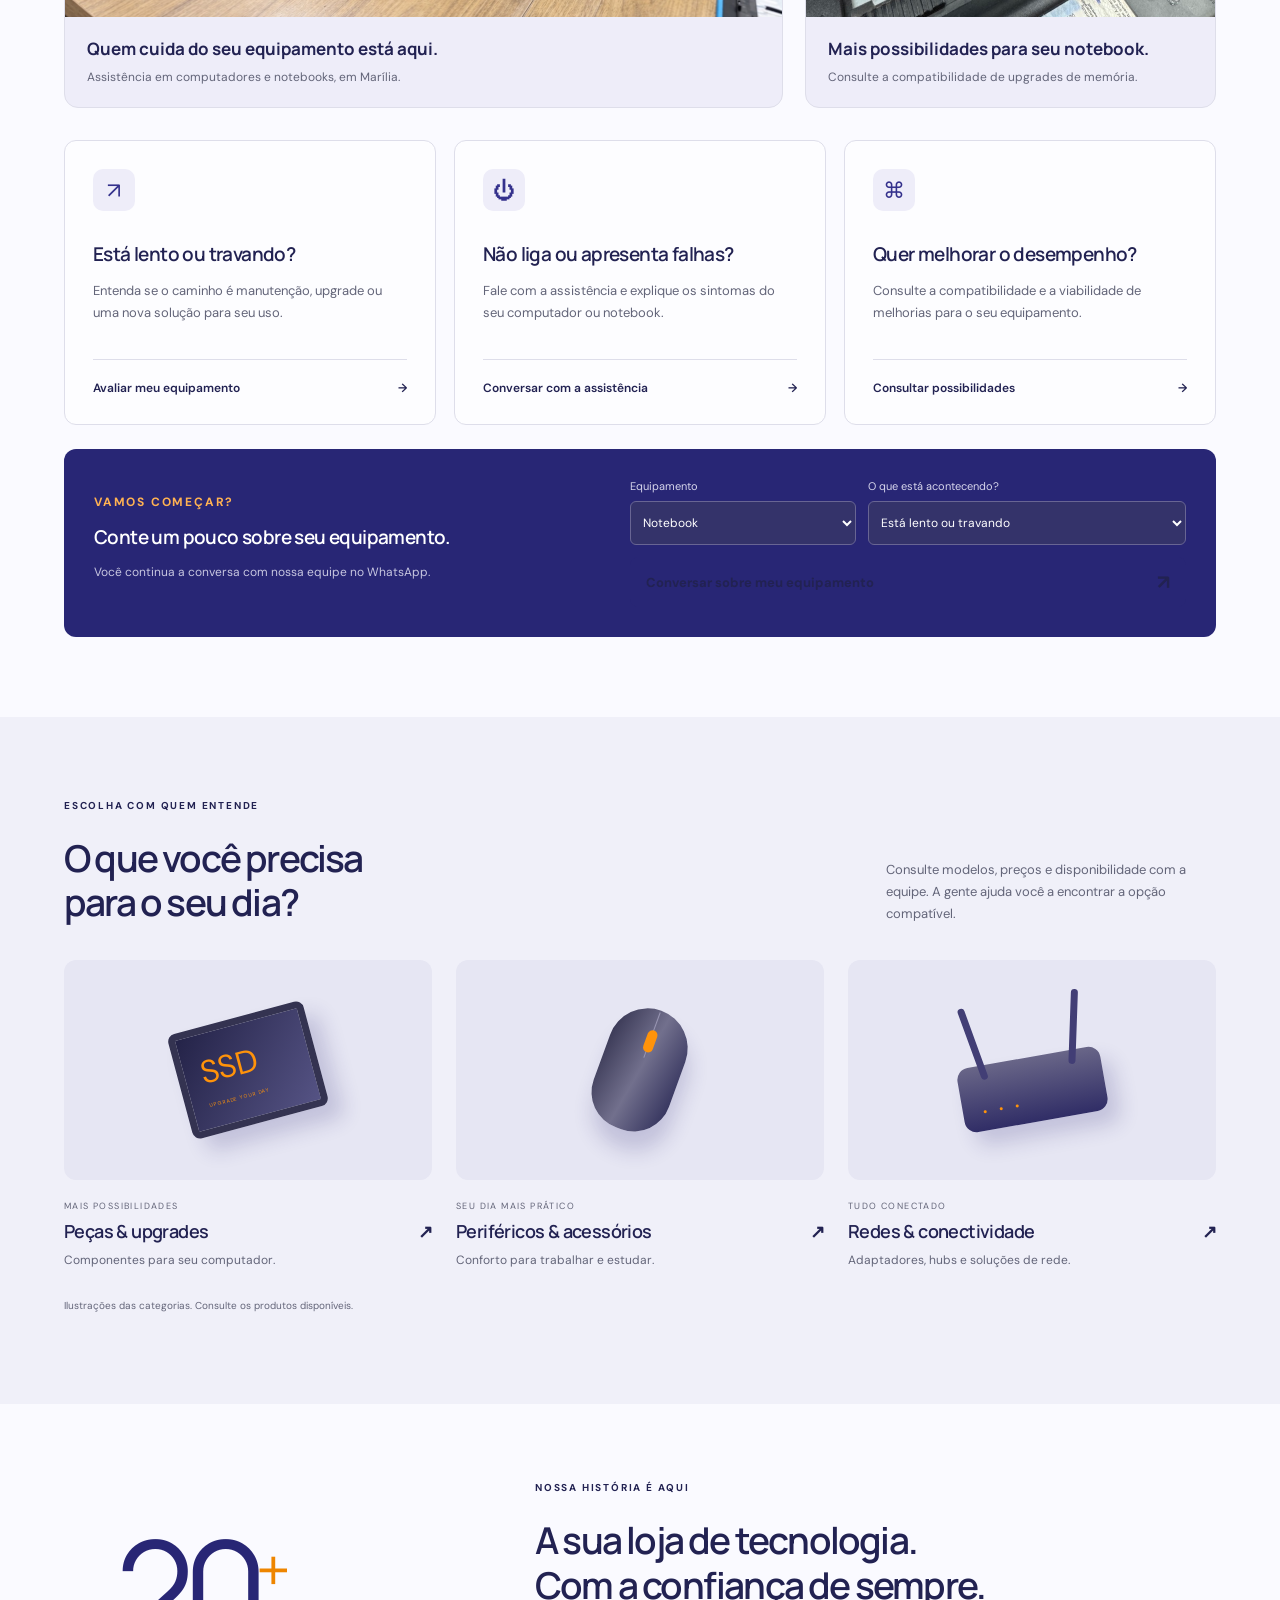
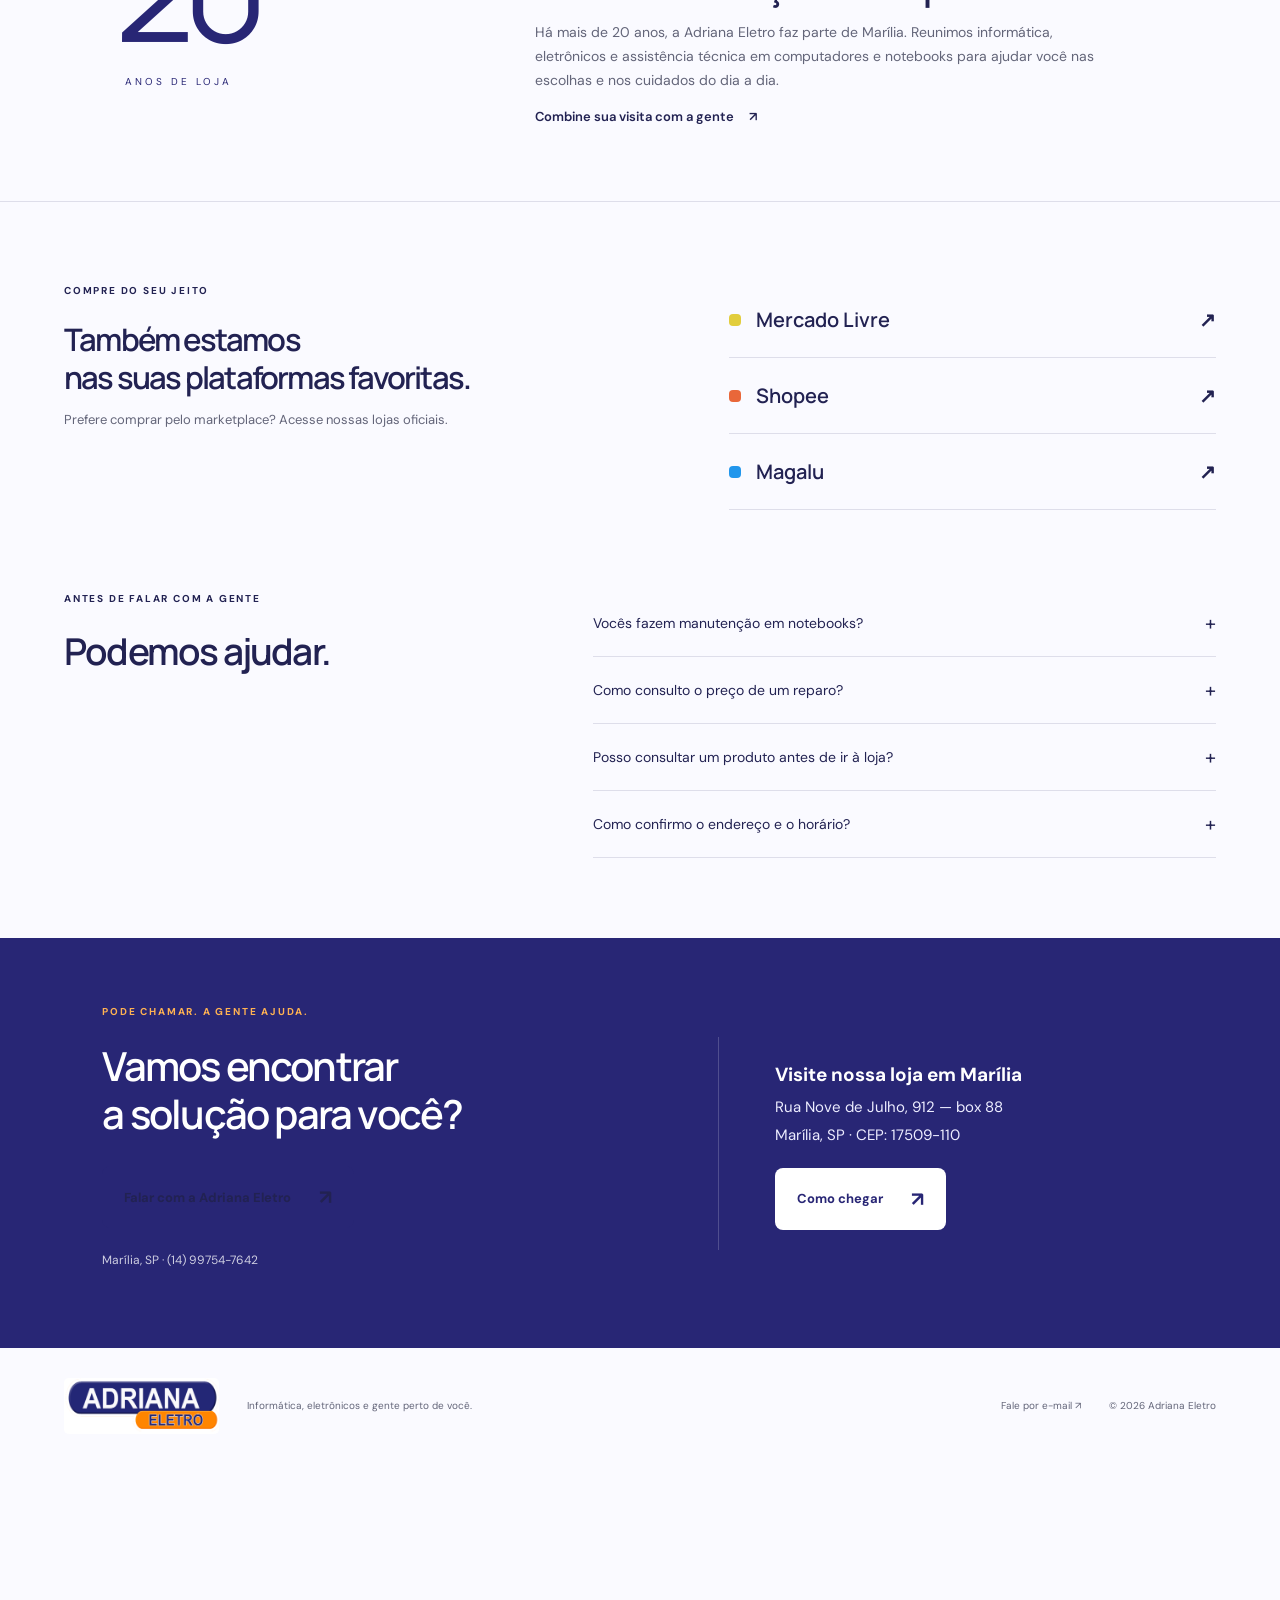
==== commit 95e3344c: "Adiciona botões flutuantes do Instagram e WhatsApp" ====
--- a/index.html
+++ b/index.html
@@ -71,4 +71,6 @@
 <section class="story" id="sobre"><div class="story-number">20<span>+</span><small>ANOS DE LOJA</small></div><div><p class="eyebrow">NOSSA HISTÓRIA É AQUI</p><h2>A sua loja de tecnologia.<br>Com a confiança de sempre.</h2><p>Há mais de 20 anos, a Adriana Eletro faz parte de Marília. Reunimos informática, eletrônicos e assistência técnica em computadores e notebooks para ajudar você nas escolhas e nos cuidados do dia a dia.</p><a class="textlink" data-wa="Olá! Gostaria de saber como chegar à Adriana Eletro e confirmar o horário de atendimento.">Combine sua visita com a gente <span>↗</span></a></div></section>
 <section class="section marketplace"><div><p class="eyebrow">COMPRE DO SEU JEITO</p><h2>Também estamos<br>nas suas plataformas favoritas.</h2><p>Prefere comprar pelo marketplace? Acesse nossas lojas oficiais.</p></div><div class="marketlinks"><a href="https://lista.mercadolivre.com.br/_CustId_1123150487?item_id=MLB2901846389&amp;category_id=MLB63312&amp;seller_id=1123150487&amp;client=recoview-selleritems&amp;recos_listing=true#origin=upp&amp;component=sellerData&amp;typeSeller=classic" target="_blank" rel="noopener noreferrer"><span class="market-dot yellow"></span>Mercado Livre <span>↗</span></a><a href="https://shopee.com.br/shop/340494561" target="_blank" rel="noopener noreferrer"><span class="market-dot orange"></span>Shopee <span>↗</span></a><a href="https://www.magazineluiza.com.br/lojista/adrianaeletromarilia/" target="_blank" rel="noopener noreferrer"><span class="market-dot blue"></span>Magalu <span>↗</span></a></div></section>
 <section class="section faq"><div><p class="eyebrow">ANTES DE FALAR COM A GENTE</p><h2>Podemos ajudar.</h2></div><div><details><summary>Vocês fazem manutenção em notebooks?<span>+</span></summary><p>Sim. Oferecemos assistência técnica em computadores e notebooks. Conte o problema pelo WhatsApp para receber orientação sobre a avaliação.</p></details><details><summary>Como consulto o preço de um reparo?<span>+</span></summary><p>O valor depende do problema e da avaliação do equipamento. Fale com a equipe para consultar as condições de diagnóstico e orçamento.</p></details><details><summary>Posso consultar um produto antes de ir à loja?<span>+</span></summary><p>Sim. Envie o nome do produto ou o modelo do equipamento pelo WhatsApp. A equipe confirma as opções, os preços e a disponibilidade.</p></details><details><summary>Como confirmo o endereço e o horário?<span>+</span></summary><p>Estamos na Rua Nove de Julho, 912 — box 88, Marília, SP, CEP: 17509-110. Confirme o horário de atendimento pelo WhatsApp (14) 99754-7642.</p></details></div></section>
-<section class="contact"><div class="contact-main"><p class="eyebrow">PODE CHAMAR. A GENTE AJUDA.</p><h2>Vamos encontrar<br>a solução para você?</h2><a class="button lime" data-wa="Olá! Vim pelo site da Adriana Eletro e gostaria de atendimento.">Falar com a Adriana Eletro <span>↗</span></a><p>Marília, SP · (14) 99754-7642</p></div><div class="store-address" id="localizacao"><address><strong>Visite nossa loja em Marília</strong><br>Rua Nove de Julho, 912 — box 88<br>Marília, SP · CEP: 17509-110</address><a class="button directions" href="https://www.google.com/maps/dir/?api=1&amp;destination=Rua+Nove+de+Julho%2C+912%2C+box+88%2C+Mar%C3%ADlia%2C+SP%2C+17509-110" target="_blank" rel="noopener noreferrer" aria-label="Como chegar à Adriana Eletro no Google Maps">Como chegar <span aria-hidden="true">↗</span></a></div></section></main><footer><a class="brand official-brand" href="#inicio" aria-label="Adriana Eletro início"><span class="logo-window"><img src="logo-oficial.png" alt="Adriana Eletro" width="3600" height="2025" loading="lazy" decoding="async"></span></a><p>Informática, eletrônicos e gente perto de você.</p><a href="mailto:eletronicos.marilia@hotmail.com">Fale por e-mail ↗</a><small>© <span id="year">2026</span> Adriana Eletro</small></footer><a class="mobile-contact" data-wa="Olá! Vim pelo site da Adriana Eletro e gostaria de atendimento.">Falar no WhatsApp ↗</a></body></html>
+<section class="contact"><div class="contact-main"><p class="eyebrow">PODE CHAMAR. A GENTE AJUDA.</p><h2>Vamos encontrar<br>a solução para você?</h2><a class="button lime" data-wa="Olá! Vim pelo site da Adriana Eletro e gostaria de atendimento.">Falar com a Adriana Eletro <span>↗</span></a><p>Marília, SP · (14) 99754-7642</p></div><div class="store-address" id="localizacao"><address><strong>Visite nossa loja em Marília</strong><br>Rua Nove de Julho, 912 — box 88<br>Marília, SP · CEP: 17509-110</address><a class="button directions" href="https://www.google.com/maps/dir/?api=1&amp;destination=Rua+Nove+de+Julho%2C+912%2C+box+88%2C+Mar%C3%ADlia%2C+SP%2C+17509-110" target="_blank" rel="noopener noreferrer" aria-label="Como chegar à Adriana Eletro no Google Maps">Como chegar <span aria-hidden="true">↗</span></a></div></section></main><footer><a class="brand official-brand" href="#inicio" aria-label="Adriana Eletro início"><span class="logo-window"><img src="logo-oficial.png" alt="Adriana Eletro" width="3600" height="2025" loading="lazy" decoding="async"></span></a><p>Informática, eletrônicos e gente perto de você.</p><a href="mailto:eletronicos.marilia@hotmail.com">Fale por e-mail ↗</a><small>© <span id="year">2026</span> Adriana Eletro</small></footer>
+<div class="floating-social" role="group" aria-label="Redes sociais e contato"><a class="social-float social-float--instagram" href="https://www.instagram.com/adrianaeletro/" target="_blank" rel="noopener noreferrer" aria-label="Instagram da Adriana Eletro (abre em nova aba)" title="Instagram da Adriana Eletro"><svg viewBox="0 0 24 24" width="28" height="28" fill="none" stroke="currentColor" stroke-width="1.8" stroke-linecap="round" stroke-linejoin="round" aria-hidden="true"><rect x="3" y="3" width="18" height="18" rx="5"/><circle cx="12" cy="12" r="4"/><circle cx="17.5" cy="6.5" r="1" fill="currentColor" stroke="none"/></svg></a><a class="social-float social-float--whatsapp" href="https://wa.me/5514997547642?text=Ol%C3%A1%21%20Vim%20pelo%20site%20da%20Adriana%20Eletro%20e%20gostaria%20de%20atendimento." target="_blank" rel="noopener noreferrer" aria-label="Falar com a Adriana Eletro no WhatsApp (abre em nova aba)" title="Falar com a Adriana Eletro no WhatsApp"><svg viewBox="0 0 24 24" width="28" height="28" fill="none" stroke="currentColor" stroke-width="1.8" stroke-linecap="round" stroke-linejoin="round" aria-hidden="true"><path d="M20.5 11.7a8.5 8.5 0 0 1-12.6 7.5L3 20.5l1.3-4.8a8.5 8.5 0 1 1 16.2-4Z"/><path d="M8.2 7.5c-.5 0-1.2.8-1.2 1.7 0 2.6 3.6 6.2 6.3 6.4.9.1 2-.7 2.2-1.3l.1-.7-2.3-1.1-.9 1c-1.3-.5-2.4-1.5-3-2.8l.8-1-1-2.2Z"/></svg></a></div>
+</body></html>
--- a/style.css
+++ b/style.css
@@ -1,10 +1,10 @@
 @import url('https://fonts.googleapis.com/css2?family=DM+Sans:wght@400;500;600;700&family=Manrope:wght@400;500;600;700;800&display=swap');
-:root{--ink:#222252;--muted:#636579;--cream:#fafaff;--lime:#ff930a;--line:#dedeea}*{box-sizing:border-box}html{scroll-behavior:smooth;scroll-padding-top:30px}body{margin:0;color:var(--ink);background:var(--cream);font-family:'DM Sans',sans-serif;font-size:15px}a{color:inherit;text-decoration:none;cursor:pointer}button,select{font:inherit}a:focus-visible,button:focus-visible,select:focus-visible,summary:focus-visible{outline:3px solid #ff930a;outline-offset:5px}.topline{background:var(--ink);color:#ededff;padding:11px 5%;font-size:10px;letter-spacing:1.8px;display:flex;justify-content:space-between}header{display:flex;align-items:center;justify-content:space-between;padding:25px 5%;border-bottom:1px solid var(--line);gap:20px}.brand{display:flex;align-items:center;gap:10px;font-family:Manrope,sans-serif;font-weight:800;font-size:24px;letter-spacing:-1px}.brandlight{font-weight:400}.brand small{display:block;font-size:8px;letter-spacing:2px;margin-top:4px}.brandmark{display:flex;align-items:center;justify-content:center;background:var(--ink);color:var(--lime);height:43px;width:43px;border-radius:12px;font-size:27px;letter-spacing:-5px;padding-right:5px}.brandmark span{transform:translateY(4px)}nav{display:flex;gap:28px;font-size:13px}nav a:hover,.textlink:hover{color:#34318c}.button{display:inline-flex;align-items:center;justify-content:space-between;gap:28px;padding:18px 22px;border-radius:8px;font-size:13px;font-weight:700;border:0;cursor:pointer;transition:transform .2s,box-shadow .2s}.button:hover{transform:translateY(-2px);box-shadow:0 6px 20px #15282118}.button span{font-size:20px}.dark{color:white;background:var(--ink)}.lime{background:var(--lime);color:var(--ink)}.small{padding:12px 18px}.hero{display:grid;grid-template-columns:1.05fr 1fr;padding:65px 5% 58px;gap:35px;align-items:center}.eyebrow{font-size:10px;letter-spacing:1.8px;font-weight:700;margin:0 0 22px}.dot{display:inline-block;width:7px;height:7px;border-radius:50%;background:#ff930a;margin-right:8px}h1,h2,h3{font-family:Manrope,sans-serif;letter-spacing:-1.8px;margin:0;font-weight:600}h1{font-size:clamp(45px,4.7vw,70px);line-height:1.08}h1 em{font-style:normal;color:#34318c}p{line-height:1.7}.intro{color:var(--muted);font-size:16px;max-width:385px;margin:25px 0}.actions{display:flex;align-items:center;gap:28px}.textlink{font-weight:600;font-size:13px}.textlink span{margin-left:12px}.hero-proof{display:flex;gap:12px;align-items:center;margin-top:35px;font-size:11px;color:var(--muted)}.hero-proof p{line-height:1.7}.hero-proof strong{color:var(--ink);font-weight:500}.proof-icon{border:1px solid #d3d2e8;border-radius:50%;padding:10px;font-size:16px}.hero-art{height:490px;background:#ededfa;border-radius:18px;position:relative;overflow:hidden}.art-grid{position:absolute;inset:0;background-image:linear-gradient(#5954b013 1px,transparent 1px),linear-gradient(90deg,#5954b013 1px,transparent 1px);background-size:40px 40px}.orb{width:370px;height:370px;border-radius:50%;background:linear-gradient(140deg,#d6d4f2,#f3f1ff);position:absolute;top:35px;left:50%;transform:translateX(-50%)}.art-label{position:absolute;left:25px;top:26px;font-size:9px;letter-spacing:2px}.laptop{position:absolute;width:78%;left:11%;top:112px;transform:rotate(-9deg)}.screen{height:225px;border:8px solid #25254b;border-radius:12px 12px 5px 5px;background:#25246c;box-shadow:10px 14px 25px #28267535;color:#ff930a;overflow:hidden;position:relative}.screen-top{display:flex;justify-content:space-between;font-size:7px;padding:13px 13px}.screen-design{position:absolute;right:-18px;top:25px;transform:rotate(-30deg)}.screen-design i{width:95px;height:155px;border:1px solid #ff930a;border-radius:60px;display:inline-block;margin-left:-65px;background:linear-gradient(70deg,#ff930a10,#ff930ab0)}.screen-bottom{position:absolute;left:20px;bottom:20px;font-size:17px;line-height:1.5;color:#f4f3ff}.screen-bottom b{font-size:22px;font-weight:500}.keyboard{height:45px;background:repeating-linear-gradient(90deg,transparent 0 15px,#686883 16px 18px),repeating-linear-gradient(0deg,#aaaac0 0 10px,#686883 11px 13px);transform:perspective(130px) rotateX(35deg);transform-origin:top;border:8px solid #c6c6d6;margin:0 -15px}.base{height:8px;margin:-7px -29px 0;background:#83839d;border-radius:0 0 60% 60%;box-shadow:0 20px 30px #22225240}.floating-tag{position:absolute;background:#ffffffed;border:1px solid white;border-radius:10px;box-shadow:0 8px 25px #2826750c;font-size:11px}.tag-one{bottom:73px;left:24px;display:flex;align-items:center;padding:15px;gap:12px;line-height:1.6}.tag-one>span{background:var(--lime);padding:7px 12px;border-radius:8px;font-size:22px}.tag-two{right:20px;top:75px;padding:13px}.art-footer{position:absolute;bottom:23px;right:25px;font-size:8px;letter-spacing:1.2px}.benefits{border-block:1px solid var(--line);display:grid;grid-template-columns:repeat(3,1fr);padding:23px 5%;gap:20px;font-size:12px}.benefits span{color:#73709a;margin-right:12px;font-size:10px}.section{padding:80px 5%}.section-heading{display:flex;justify-content:space-between;gap:40px;align-items:end;margin-bottom:35px}h2{font-size:37px;line-height:1.2}.section-heading>p{max-width:330px;color:var(--muted);font-size:13px;margin:0}.service-grid{display:grid;grid-template-columns:repeat(3,1fr);gap:18px}.service-grid article{padding:28px;border:1px solid var(--line);border-radius:12px;background:#fff9}.service-icon{display:flex;width:42px;height:42px;align-items:center;justify-content:center;background:#eeedf9;border-radius:10px;font-size:22px;margin-bottom:30px}h3{font-size:19px;letter-spacing:-.6px}.service-grid p{color:var(--muted);font-size:13px;min-height:66px}.service-grid a{display:flex;justify-content:space-between;border-top:1px solid var(--line);padding-top:20px;font-size:12px;font-weight:600}.help-panel{margin-top:24px;padding:30px;background:var(--ink);color:white;border-radius:12px;display:grid;grid-template-columns:1fr 1.1fr;gap:30px;align-items:center}.help-panel .eyebrow{color:var(--lime);margin-bottom:12px}.help-panel p{font-size:12px;color:#c7c6e0}.form-row{display:grid;grid-template-columns:1fr 1.4fr;gap:12px}label{font-size:11px;color:#d7d6ec}select{display:block;width:100%;padding:12px 8px;border:1px solid #686593;border-radius:6px;background:#34336a;color:white;font-size:12px;margin:8px 0 12px;min-width:0}form .button{width:100%;padding:12px 16px}.products{background:#f0f0f9}.product-grid{display:grid;grid-template-columns:repeat(3,1fr);gap:24px}.product-card{display:block}.product-art{height:220px;background:#e6e6f3;border-radius:12px;position:relative;overflow:hidden;display:flex;align-items:center;justify-content:center;transition:background .2s}.product-card:hover .product-art{background:#dbdaee}.product-card small{font-size:9px;letter-spacing:1.4px;color:var(--muted);display:block;margin-top:20px}.product-card h3{margin-top:7px;display:flex;justify-content:space-between;font-size:18px}.product-card p{font-size:12px;color:var(--muted);margin:7px 0}.chip{border:7px solid #343351;background:linear-gradient(130deg,#242348,#555384);width:140px;height:108px;border-radius:8px;color:var(--lime);font-size:32px;padding:17px;transform:rotate(-15deg);box-shadow:12px 16px 20px #28267530}.chip span{font-size:5px;letter-spacing:1px;display:block;margin-top:9px}.mouse{width:80px;height:125px;border-radius:43px 43px 40px 40px;background:linear-gradient(100deg,#353451,#72708d,#31305b);transform:rotate(20deg);box-shadow:8px 18px 20px #28267530;position:relative;z-index:1}.mouse:before{content:'';position:absolute;left:39px;top:2px;width:1px;height:48px;background:#9996b3}.mouse i{position:absolute;top:21px;left:35px;width:10px;height:23px;border-radius:5px;background:var(--lime)}.router{width:145px;height:65px;border-radius:12px;background:linear-gradient(#696688,#302d66);transform:rotate(-10deg);position:relative;top:20px;box-shadow:10px 15px 20px #28267530}.router i{position:absolute;top:-60px;width:7px;height:75px;background:#423e75;border-radius:5px;left:18px;transform:rotate(-10deg)}.router i:nth-child(2){left:auto;right:18px;transform:rotate(12deg)}.router b{color:var(--lime);font-size:7px;letter-spacing:5px;position:absolute;left:20px;bottom:15px}.caption{font-size:10px;color:var(--muted);margin-top:20px}.story{padding:75px 9%;display:grid;grid-template-columns:.8fr 1.4fr;gap:60px;align-items:center;border-bottom:1px solid var(--line)}.story-number{font-family:Manrope,sans-serif;font-size:140px;letter-spacing:-12px;line-height:1;color:#34318c}.story-number>span{font-size:60px;vertical-align:top;position:relative;top:20px}.story-number small{display:block;font-family:'DM Sans',sans-serif;font-size:10px;letter-spacing:3px;margin-top:18px;margin-left:10px}.story p:not(.eyebrow){max-width:560px;color:var(--muted);font-size:14px}.marketplace{display:grid;grid-template-columns:1.2fr 1fr;gap:80px}.marketplace h2{font-size:31px}.marketplace p:not(.eyebrow){color:var(--muted);font-size:13px}.marketlinks a{display:flex;align-items:center;gap:15px;padding:24px 0;border-bottom:1px solid var(--line);font-family:Manrope,sans-serif;font-size:20px;font-weight:600}.marketlinks a>span:last-child{margin-left:auto}.market-dot{width:12px;height:12px;border-radius:4px}.yellow{background:#e2cd3c}.orange{background:#e96739}.blue{background:#2196ec}.faq{padding-top:0;display:grid;grid-template-columns:1fr 1.3fr;gap:50px}details{border-bottom:1px solid var(--line);padding:20px 0}summary{display:flex;align-items:center;justify-content:space-between;cursor:pointer;list-style:none;font-size:14px;gap:20px}summary::-webkit-details-marker{display:none}summary span{font-size:20px}details[open] summary span{transform:rotate(45deg)}details p{color:var(--muted);font-size:13px}.contact{text-align:center;background:var(--ink);color:white;padding:65px 20px}.contact .eyebrow{color:#d5d3f0}.contact h2{font-size:44px;margin-bottom:28px}.contact>p:last-child{font-size:11px;color:#cecee1;margin-top:22px}footer{display:flex;align-items:center;gap:25px;flex-wrap:wrap;padding:30px 5%}footer .brand{gap:0;font-size:22px}footer p,footer>a:not(.brand),footer small{font-size:10px;color:var(--muted)}footer small{margin-left:auto}.mobile-contact{display:none}@media(min-width:1500px){body{max-width:1600px;margin:auto}.hero-art{height:560px}.laptop{top:150px}.screen{height:270px}}@media(max-width:1050px){nav{gap:15px;font-size:11px}header>.button{font-size:11px}.hero{gap:20px;padding-top:40px}.hero-art{height:450px}.screen{height:190px}.laptop{top:130px}.actions{gap:15px}.button{gap:15px}.section{padding:60px 5%}.service-grid article{padding:20px}.help-panel{grid-template-columns:1fr}.story{padding:60px 5%;gap:30px}.marketplace{gap:35px}}@media(max-width:720px){.topline{font-size:8px;letter-spacing:1px}.topline span{display:none}header{padding:18px 5%;flex-wrap:wrap}.brand{font-size:21px}.brandmark{height:36px;width:36px}header>.button{font-size:10px;padding:10px}nav{order:3;width:100%;justify-content:space-between;padding-top:12px;font-size:12px}.hero{grid-template-columns:1fr;padding-top:35px;gap:25px}h1{font-size:48px}.intro{font-size:15px}.hero-art{height:370px}.laptop{width:70%;left:15%;top:95px}.screen{height:180px}.tag-one{bottom:40px;left:16px}.tag-two{top:48px;font-size:9px}.hero-proof{margin-top:20px}.art-footer{font-size:6px;bottom:16px}.benefits{grid-template-columns:1fr;padding-block:20px;gap:15px}.section{padding:45px 5%}.section-heading{display:block}.section-heading>p{margin-top:20px;max-width:none}h2{font-size:30px}.service-grid{grid-template-columns:1fr}.service-grid article{padding:24px}.service-icon{margin-bottom:20px}.service-grid p{min-height:0}.help-panel{padding:24px}.form-row{grid-template-columns:1fr}.help-panel h3{font-size:22px}.product-grid{grid-template-columns:1fr;gap:28px}.product-art{height:230px}.story{grid-template-columns:1fr;gap:32px;padding-block:45px}.story-number{font-size:100px}.story-number span{font-size:45px}.story-number small{font-size:9px}.marketplace,.faq{grid-template-columns:1fr;gap:20px}.faq{padding-top:15px}.contact h2{font-size:35px}footer{padding-bottom:90px;gap:12px}footer p{width:100%;margin:0}footer small{margin-left:0;width:100%}.mobile-contact{display:block;position:fixed;bottom:14px;left:5%;width:90%;background:var(--lime);color:var(--ink);font-weight:700;font-size:13px;text-align:center;padding:16px;border-radius:8px;box-shadow:0 4px 24px #22225230;z-index:5}}@media(prefers-reduced-motion:reduce){html{scroll-behavior:auto}*{transition:none!important}}
+:root{--ink:#222252;--muted:#636579;--cream:#fafaff;--lime:#ff930a;--line:#dedeea}*{box-sizing:border-box}html{scroll-behavior:smooth;scroll-padding-top:30px}body{margin:0;color:var(--ink);background:var(--cream);font-family:'DM Sans',sans-serif;font-size:15px}a{color:inherit;text-decoration:none;cursor:pointer}button,select{font:inherit}a:focus-visible,button:focus-visible,select:focus-visible,summary:focus-visible{outline:3px solid #ff930a;outline-offset:5px}.topline{background:var(--ink);color:#ededff;padding:11px 5%;font-size:10px;letter-spacing:1.8px;display:flex;justify-content:space-between}header{display:flex;align-items:center;justify-content:space-between;padding:25px 5%;border-bottom:1px solid var(--line);gap:20px}.brand{display:flex;align-items:center;gap:10px;font-family:Manrope,sans-serif;font-weight:800;font-size:24px;letter-spacing:-1px}.brandlight{font-weight:400}.brand small{display:block;font-size:8px;letter-spacing:2px;margin-top:4px}.brandmark{display:flex;align-items:center;justify-content:center;background:var(--ink);color:var(--lime);height:43px;width:43px;border-radius:12px;font-size:27px;letter-spacing:-5px;padding-right:5px}.brandmark span{transform:translateY(4px)}nav{display:flex;gap:28px;font-size:13px}nav a:hover,.textlink:hover{color:#34318c}.button{display:inline-flex;align-items:center;justify-content:space-between;gap:28px;padding:18px 22px;border-radius:8px;font-size:13px;font-weight:700;border:0;cursor:pointer;transition:transform .2s,box-shadow .2s}.button:hover{transform:translateY(-2px);box-shadow:0 6px 20px #15282118}.button span{font-size:20px}.dark{color:white;background:var(--ink)}.lime{background:var(--lime);color:var(--ink)}.small{padding:12px 18px}.hero{display:grid;grid-template-columns:1.05fr 1fr;padding:65px 5% 58px;gap:35px;align-items:center}.eyebrow{font-size:10px;letter-spacing:1.8px;font-weight:700;margin:0 0 22px}.dot{display:inline-block;width:7px;height:7px;border-radius:50%;background:#ff930a;margin-right:8px}h1,h2,h3{font-family:Manrope,sans-serif;letter-spacing:-1.8px;margin:0;font-weight:600}h1{font-size:clamp(45px,4.7vw,70px);line-height:1.08}h1 em{font-style:normal;color:#34318c}p{line-height:1.7}.intro{color:var(--muted);font-size:16px;max-width:385px;margin:25px 0}.actions{display:flex;align-items:center;gap:28px}.textlink{font-weight:600;font-size:13px}.textlink span{margin-left:12px}.hero-proof{display:flex;gap:12px;align-items:center;margin-top:35px;font-size:11px;color:var(--muted)}.hero-proof p{line-height:1.7}.hero-proof strong{color:var(--ink);font-weight:500}.proof-icon{border:1px solid #d3d2e8;border-radius:50%;padding:10px;font-size:16px}.hero-art{height:490px;background:#ededfa;border-radius:18px;position:relative;overflow:hidden}.art-grid{position:absolute;inset:0;background-image:linear-gradient(#5954b013 1px,transparent 1px),linear-gradient(90deg,#5954b013 1px,transparent 1px);background-size:40px 40px}.orb{width:370px;height:370px;border-radius:50%;background:linear-gradient(140deg,#d6d4f2,#f3f1ff);position:absolute;top:35px;left:50%;transform:translateX(-50%)}.art-label{position:absolute;left:25px;top:26px;font-size:9px;letter-spacing:2px}.laptop{position:absolute;width:78%;left:11%;top:112px;transform:rotate(-9deg)}.screen{height:225px;border:8px solid #25254b;border-radius:12px 12px 5px 5px;background:#25246c;box-shadow:10px 14px 25px #28267535;color:#ff930a;overflow:hidden;position:relative}.screen-top{display:flex;justify-content:space-between;font-size:7px;padding:13px 13px}.screen-design{position:absolute;right:-18px;top:25px;transform:rotate(-30deg)}.screen-design i{width:95px;height:155px;border:1px solid #ff930a;border-radius:60px;display:inline-block;margin-left:-65px;background:linear-gradient(70deg,#ff930a10,#ff930ab0)}.screen-bottom{position:absolute;left:20px;bottom:20px;font-size:17px;line-height:1.5;color:#f4f3ff}.screen-bottom b{font-size:22px;font-weight:500}.keyboard{height:45px;background:repeating-linear-gradient(90deg,transparent 0 15px,#686883 16px 18px),repeating-linear-gradient(0deg,#aaaac0 0 10px,#686883 11px 13px);transform:perspective(130px) rotateX(35deg);transform-origin:top;border:8px solid #c6c6d6;margin:0 -15px}.base{height:8px;margin:-7px -29px 0;background:#83839d;border-radius:0 0 60% 60%;box-shadow:0 20px 30px #22225240}.floating-tag{position:absolute;background:#ffffffed;border:1px solid white;border-radius:10px;box-shadow:0 8px 25px #2826750c;font-size:11px}.tag-one{bottom:73px;left:24px;display:flex;align-items:center;padding:15px;gap:12px;line-height:1.6}.tag-one>span{background:var(--lime);padding:7px 12px;border-radius:8px;font-size:22px}.tag-two{right:20px;top:75px;padding:13px}.art-footer{position:absolute;bottom:23px;right:25px;font-size:8px;letter-spacing:1.2px}.benefits{border-block:1px solid var(--line);display:grid;grid-template-columns:repeat(3,1fr);padding:23px 5%;gap:20px;font-size:12px}.benefits span{color:#73709a;margin-right:12px;font-size:10px}.section{padding:80px 5%}.section-heading{display:flex;justify-content:space-between;gap:40px;align-items:end;margin-bottom:35px}h2{font-size:37px;line-height:1.2}.section-heading>p{max-width:330px;color:var(--muted);font-size:13px;margin:0}.service-grid{display:grid;grid-template-columns:repeat(3,1fr);gap:18px}.service-grid article{padding:28px;border:1px solid var(--line);border-radius:12px;background:#fff9}.service-icon{display:flex;width:42px;height:42px;align-items:center;justify-content:center;background:#eeedf9;border-radius:10px;font-size:22px;margin-bottom:30px}h3{font-size:19px;letter-spacing:-.6px}.service-grid p{color:var(--muted);font-size:13px;min-height:66px}.service-grid a{display:flex;justify-content:space-between;border-top:1px solid var(--line);padding-top:20px;font-size:12px;font-weight:600}.help-panel{margin-top:24px;padding:30px;background:var(--ink);color:white;border-radius:12px;display:grid;grid-template-columns:1fr 1.1fr;gap:30px;align-items:center}.help-panel .eyebrow{color:var(--lime);margin-bottom:12px}.help-panel p{font-size:12px;color:#c7c6e0}.form-row{display:grid;grid-template-columns:1fr 1.4fr;gap:12px}label{font-size:11px;color:#d7d6ec}select{display:block;width:100%;padding:12px 8px;border:1px solid #686593;border-radius:6px;background:#34336a;color:white;font-size:12px;margin:8px 0 12px;min-width:0}form .button{width:100%;padding:12px 16px}.products{background:#f0f0f9}.product-grid{display:grid;grid-template-columns:repeat(3,1fr);gap:24px}.product-card{display:block}.product-art{height:220px;background:#e6e6f3;border-radius:12px;position:relative;overflow:hidden;display:flex;align-items:center;justify-content:center;transition:background .2s}.product-card:hover .product-art{background:#dbdaee}.product-card small{font-size:9px;letter-spacing:1.4px;color:var(--muted);display:block;margin-top:20px}.product-card h3{margin-top:7px;display:flex;justify-content:space-between;font-size:18px}.product-card p{font-size:12px;color:var(--muted);margin:7px 0}.chip{border:7px solid #343351;background:linear-gradient(130deg,#242348,#555384);width:140px;height:108px;border-radius:8px;color:var(--lime);font-size:32px;padding:17px;transform:rotate(-15deg);box-shadow:12px 16px 20px #28267530}.chip span{font-size:5px;letter-spacing:1px;display:block;margin-top:9px}.mouse{width:80px;height:125px;border-radius:43px 43px 40px 40px;background:linear-gradient(100deg,#353451,#72708d,#31305b);transform:rotate(20deg);box-shadow:8px 18px 20px #28267530;position:relative;z-index:1}.mouse:before{content:'';position:absolute;left:39px;top:2px;width:1px;height:48px;background:#9996b3}.mouse i{position:absolute;top:21px;left:35px;width:10px;height:23px;border-radius:5px;background:var(--lime)}.router{width:145px;height:65px;border-radius:12px;background:linear-gradient(#696688,#302d66);transform:rotate(-10deg);position:relative;top:20px;box-shadow:10px 15px 20px #28267530}.router i{position:absolute;top:-60px;width:7px;height:75px;background:#423e75;border-radius:5px;left:18px;transform:rotate(-10deg)}.router i:nth-child(2){left:auto;right:18px;transform:rotate(12deg)}.router b{color:var(--lime);font-size:7px;letter-spacing:5px;position:absolute;left:20px;bottom:15px}.caption{font-size:10px;color:var(--muted);margin-top:20px}.story{padding:75px 9%;display:grid;grid-template-columns:.8fr 1.4fr;gap:60px;align-items:center;border-bottom:1px solid var(--line)}.story-number{font-family:Manrope,sans-serif;font-size:140px;letter-spacing:-12px;line-height:1;color:#34318c}.story-number>span{font-size:60px;vertical-align:top;position:relative;top:20px}.story-number small{display:block;font-family:'DM Sans',sans-serif;font-size:10px;letter-spacing:3px;margin-top:18px;margin-left:10px}.story p:not(.eyebrow){max-width:560px;color:var(--muted);font-size:14px}.marketplace{display:grid;grid-template-columns:1.2fr 1fr;gap:80px}.marketplace h2{font-size:31px}.marketplace p:not(.eyebrow){color:var(--muted);font-size:13px}.marketlinks a{display:flex;align-items:center;gap:15px;padding:24px 0;border-bottom:1px solid var(--line);font-family:Manrope,sans-serif;font-size:20px;font-weight:600}.marketlinks a>span:last-child{margin-left:auto}.market-dot{width:12px;height:12px;border-radius:4px}.yellow{background:#e2cd3c}.orange{background:#e96739}.blue{background:#2196ec}.faq{padding-top:0;display:grid;grid-template-columns:1fr 1.3fr;gap:50px}details{border-bottom:1px solid var(--line);padding:20px 0}summary{display:flex;align-items:center;justify-content:space-between;cursor:pointer;list-style:none;font-size:14px;gap:20px}summary::-webkit-details-marker{display:none}summary span{font-size:20px}details[open] summary span{transform:rotate(45deg)}details p{color:var(--muted);font-size:13px}.contact{text-align:center;background:var(--ink);color:white;padding:65px 20px}.contact .eyebrow{color:#d5d3f0}.contact h2{font-size:44px;margin-bottom:28px}.contact>p:last-child{font-size:11px;color:#cecee1;margin-top:22px}footer{display:flex;align-items:center;gap:25px;flex-wrap:wrap;padding:30px 5%}footer .brand{gap:0;font-size:22px}footer p,footer>a:not(.brand),footer small{font-size:10px;color:var(--muted)}footer small{margin-left:auto}@media(min-width:1500px){body{max-width:1600px;margin:auto}.hero-art{height:560px}.laptop{top:150px}.screen{height:270px}}@media(max-width:1050px){nav{gap:15px;font-size:11px}header>.button{font-size:11px}.hero{gap:20px;padding-top:40px}.hero-art{height:450px}.screen{height:190px}.laptop{top:130px}.actions{gap:15px}.button{gap:15px}.section{padding:60px 5%}.service-grid article{padding:20px}.help-panel{grid-template-columns:1fr}.story{padding:60px 5%;gap:30px}.marketplace{gap:35px}}@media(max-width:720px){.topline{font-size:8px;letter-spacing:1px}.topline span{display:none}header{padding:18px 5%;flex-wrap:wrap}.brand{font-size:21px}.brandmark{height:36px;width:36px}header>.button{font-size:10px;padding:10px}nav{order:3;width:100%;justify-content:space-between;padding-top:12px;font-size:12px}.hero{grid-template-columns:1fr;padding-top:35px;gap:25px}h1{font-size:48px}.intro{font-size:15px}.hero-art{height:370px}.laptop{width:70%;left:15%;top:95px}.screen{height:180px}.tag-one{bottom:40px;left:16px}.tag-two{top:48px;font-size:9px}.hero-proof{margin-top:20px}.art-footer{font-size:6px;bottom:16px}.benefits{grid-template-columns:1fr;padding-block:20px;gap:15px}.section{padding:45px 5%}.section-heading{display:block}.section-heading>p{margin-top:20px;max-width:none}h2{font-size:30px}.service-grid{grid-template-columns:1fr}.service-grid article{padding:24px}.service-icon{margin-bottom:20px}.service-grid p{min-height:0}.help-panel{padding:24px}.form-row{grid-template-columns:1fr}.help-panel h3{font-size:22px}.product-grid{grid-template-columns:1fr;gap:28px}.product-art{height:230px}.story{grid-template-columns:1fr;gap:32px;padding-block:45px}.story-number{font-size:100px}.story-number span{font-size:45px}.story-number small{font-size:9px}.marketplace,.faq{grid-template-columns:1fr;gap:20px}.faq{padding-top:15px}.contact h2{font-size:35px}footer{padding-bottom:90px;gap:12px}footer p{width:100%;margin:0}footer small{margin-left:0;width:100%}}@media(prefers-reduced-motion:reduce){html{scroll-behavior:auto}*{transition:none!important}}
 
 /* Official Adriana Eletro identity */
 .logo-window{display:block;position:relative;width:188px;height:68px;overflow:hidden;flex-shrink:0;background:white;border-radius:5px}
 .logo-window img{position:absolute;width:462px;max-width:none;height:auto;left:-131px;top:-106px}
-header{background:white}.topline{background:#282675}.dark{background:#282675}.lime,.mobile-contact{background:#ff930a;color:#20204e}.contact,.help-panel{background:#282675}.contact .eyebrow,.help-panel .eyebrow{color:#ffb252}.service-icon{color:#34318c}.tag-one>span{color:#20204e}.official-brand{gap:0}footer .logo-window{width:155px;height:56px}footer .logo-window img{width:382px;left:-108px;top:-88px}.story-number{color:#282675}.story-number>span{color:#ee8500}.hero-art .dot{background:#ff930a}
+header{background:white}.topline{background:#282675}.dark{background:#282675}.lime,.contact,.help-panel{background:#282675}.contact .eyebrow,.help-panel .eyebrow{color:#ffb252}.service-icon{color:#34318c}.tag-one>span{color:#20204e}.official-brand{gap:0}footer .logo-window{width:155px;height:56px}footer .logo-window img{width:382px;left:-108px;top:-88px}.story-number{color:#282675}.story-number>span{color:#ee8500}.hero-art .dot{background:#ff930a}
 @media(max-width:720px){header{gap:12px}.logo-window{width:153px;height:55px}.logo-window img{width:376px;left:-107px;top:-86px}header>.button{gap:9px}.topline{font-size:8px}}
 
 .store-address{max-width:520px;margin:30px auto 0;padding-top:28px;border-top:1px solid #ffffff30}.store-address address{font-style:normal;font-size:14px;line-height:1.9;color:#ededff}.store-address address strong{color:white;font-size:16px}.directions{margin-top:18px;background:white;color:#282675}.contact>p{font-size:12px;color:#cecee1;margin-top:22px}
@@ -15,3 +15,12 @@
 
 .workshop-photos{display:grid;grid-template-columns:1.75fr 1fr;gap:22px;margin:0 0 32px}.workshop-photos figure{margin:0;min-width:0;background:#eeedf9;border:1px solid #dedeea;border-radius:14px;overflow:hidden}.workshop-photos img{display:block;width:100%;height:360px;object-fit:cover}.workshop-main img{object-position:50% 50%}.workshop-detail img{object-position:50% 72%}.workshop-photos figcaption{padding:20px 22px}.workshop-photos strong{display:block;font-family:Manrope,sans-serif;font-size:17px;line-height:1.4}.workshop-photos figcaption span{display:block;margin-top:7px;font-size:12px;line-height:1.6;color:#636579}@media(max-width:720px){.workshop-photos{grid-template-columns:1fr;gap:18px}.workshop-main img{height:auto;aspect-ratio:4/3}.workshop-detail img{height:280px}.workshop-photos figcaption{padding:18px}}
 @media(min-width:721px){.workshop-photos img{height:clamp(340px,42vw,600px)}}
+/* Persistent social links on desktop and mobile. */
+.floating-social{position:fixed;right:max(24px,env(safe-area-inset-right));bottom:calc(24px + env(safe-area-inset-bottom));z-index:20;display:flex;flex-direction:column;gap:12px}
+.social-float{display:flex;align-items:center;justify-content:center;width:56px;height:56px;border-radius:50%;color:#fff;box-shadow:0 4px 16px #22225235;transition:transform .2s,box-shadow .2s}
+.social-float--instagram{background:linear-gradient(35deg,#f9a23b,#d62976 50%,#6b39c7)}
+.social-float--whatsapp{background:#168b48}
+.social-float:hover{transform:translateY(-3px);box-shadow:0 7px 22px #22225245}
+.social-float:focus-visible{outline:3px solid #282675;outline-offset:4px}
+footer{padding-bottom:170px}
+@media(max-width:720px){.floating-social{right:max(16px,env(safe-area-inset-right));bottom:calc(16px + env(safe-area-inset-bottom));gap:10px}.social-float{width:52px;height:52px}.catalogo-wrap{padding-bottom:160px}}
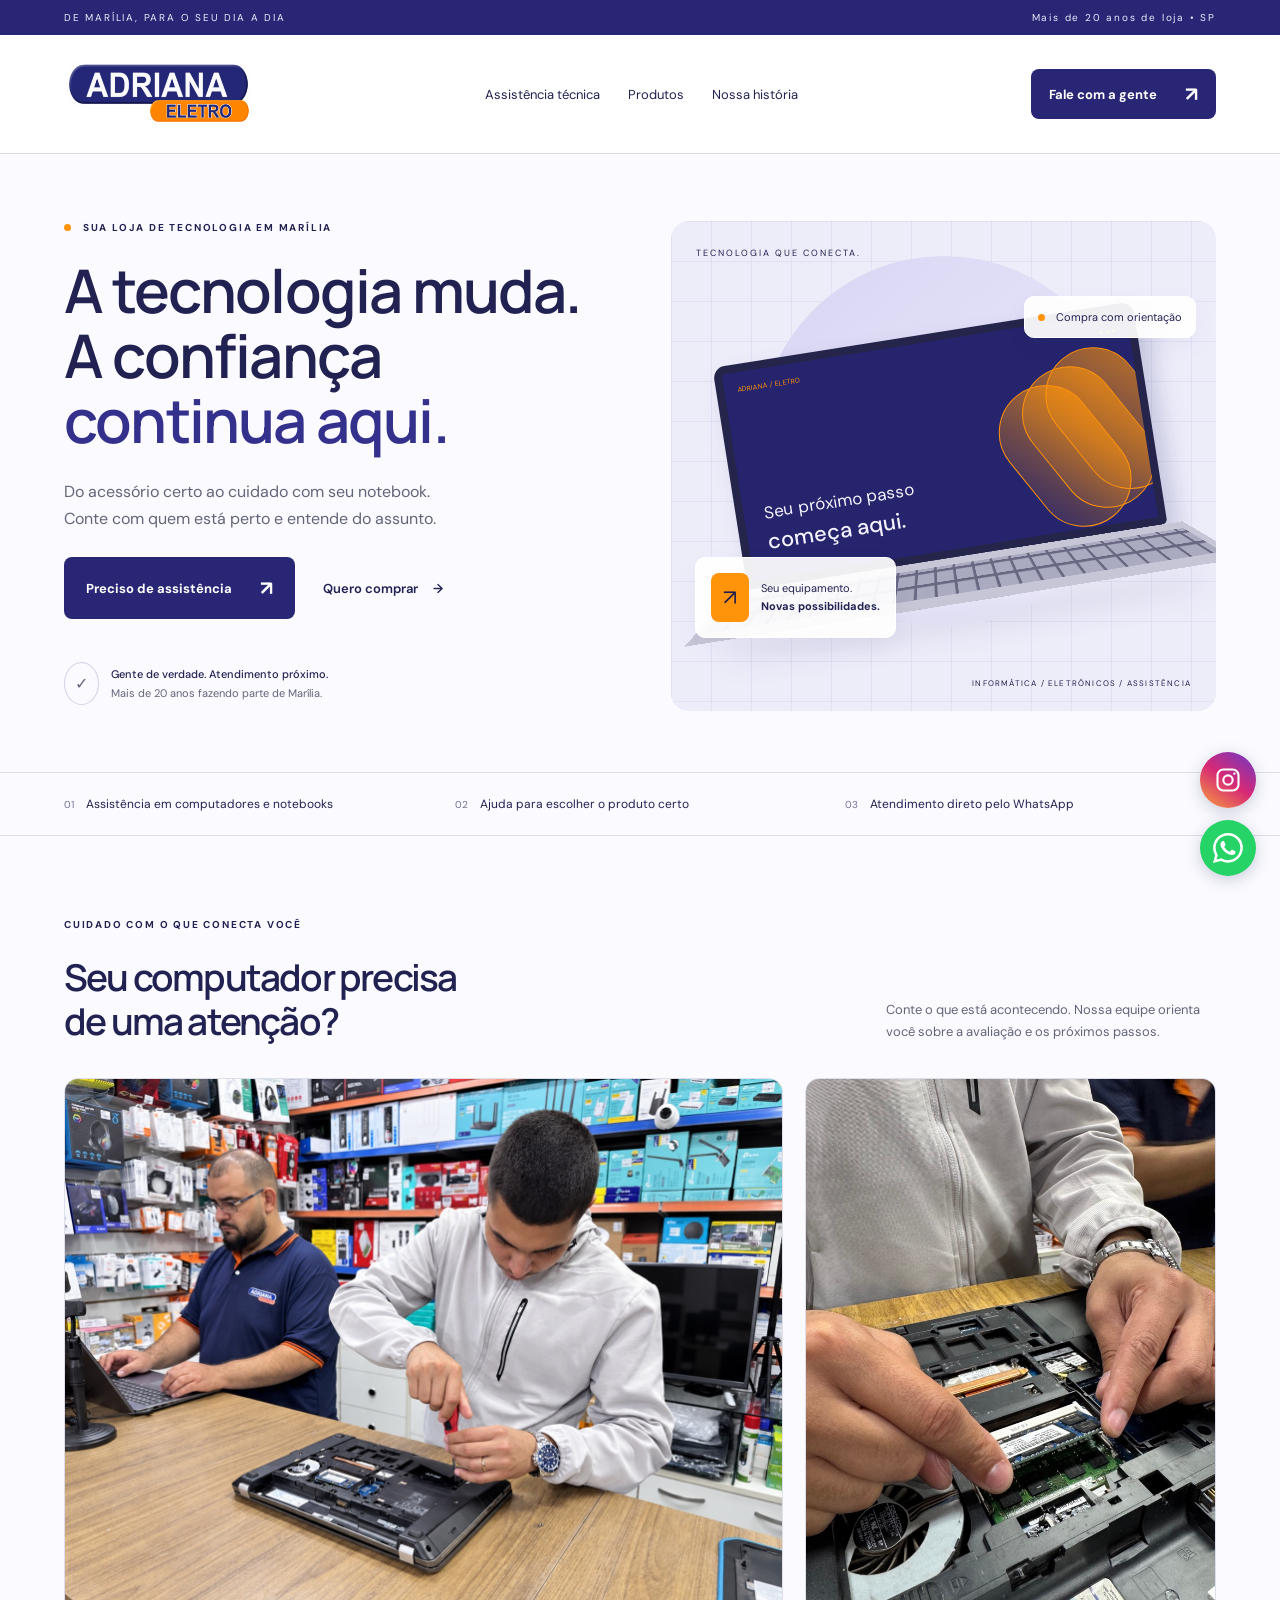
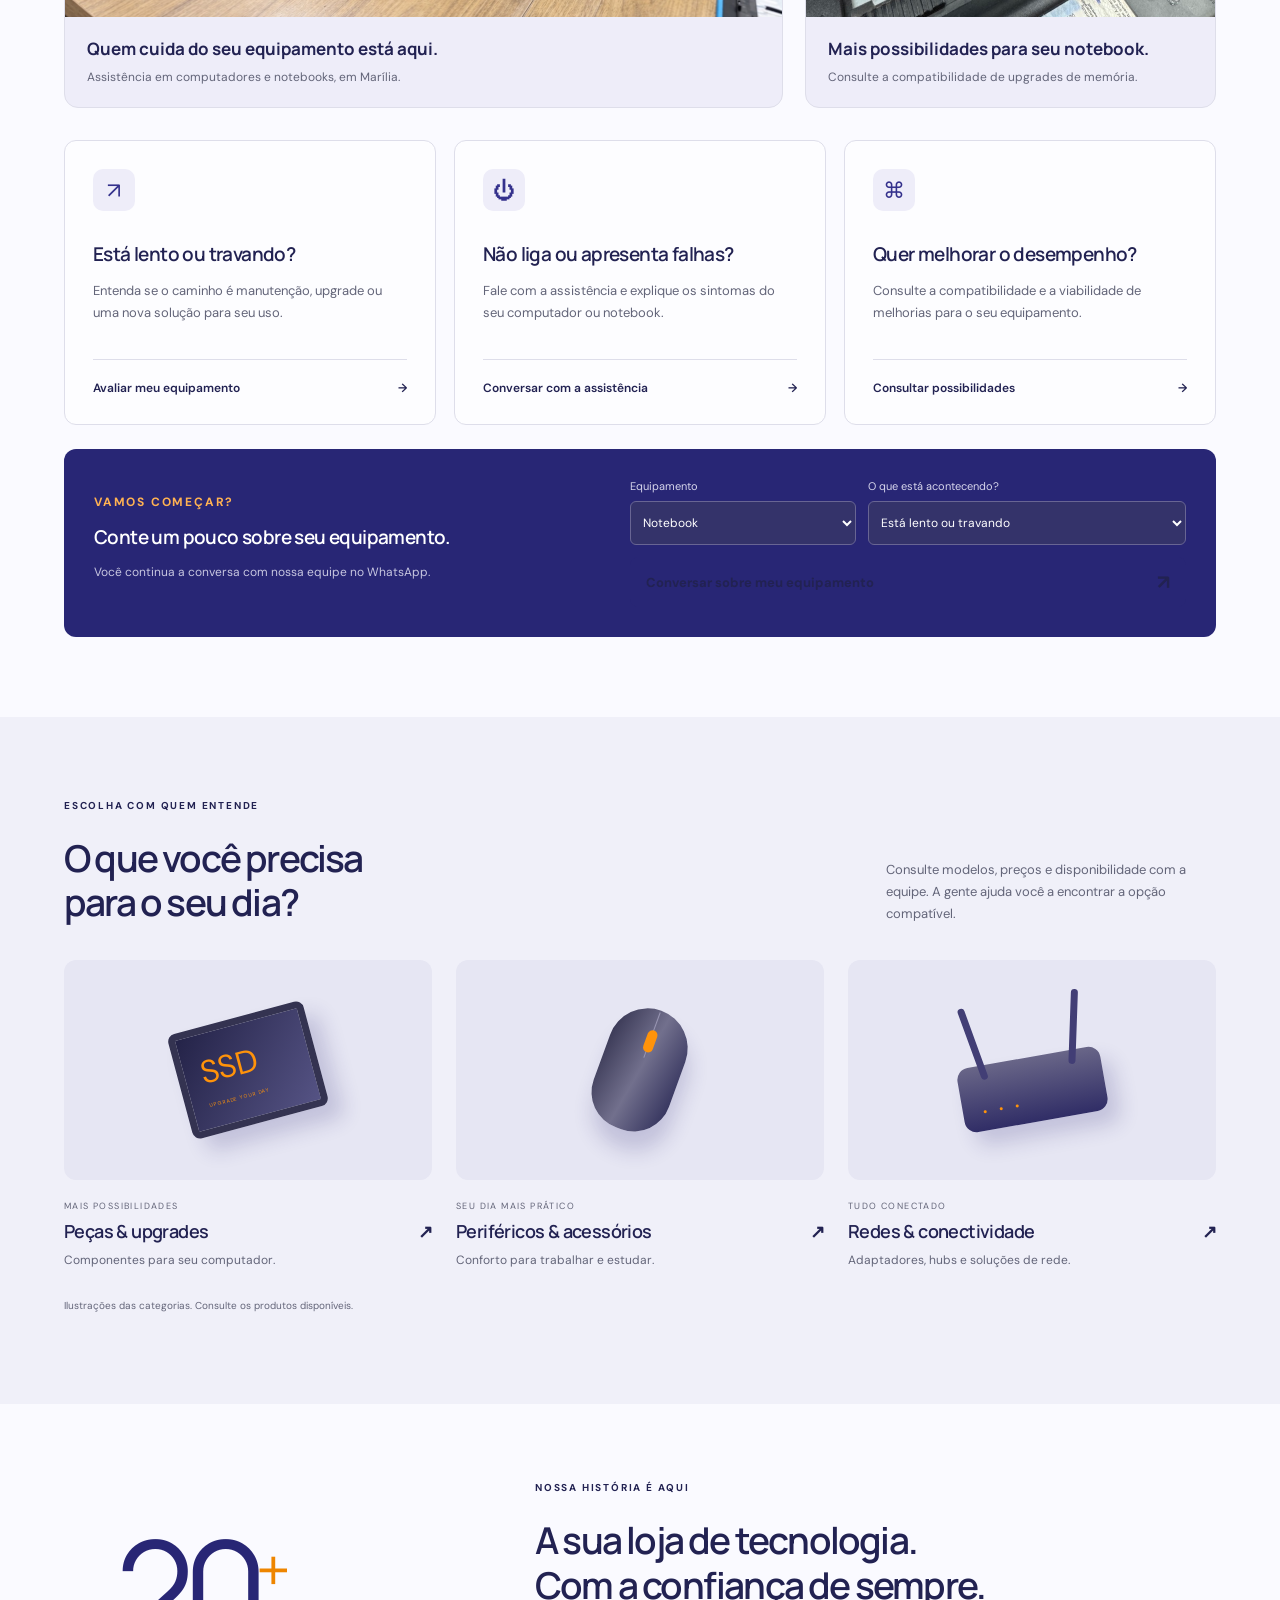
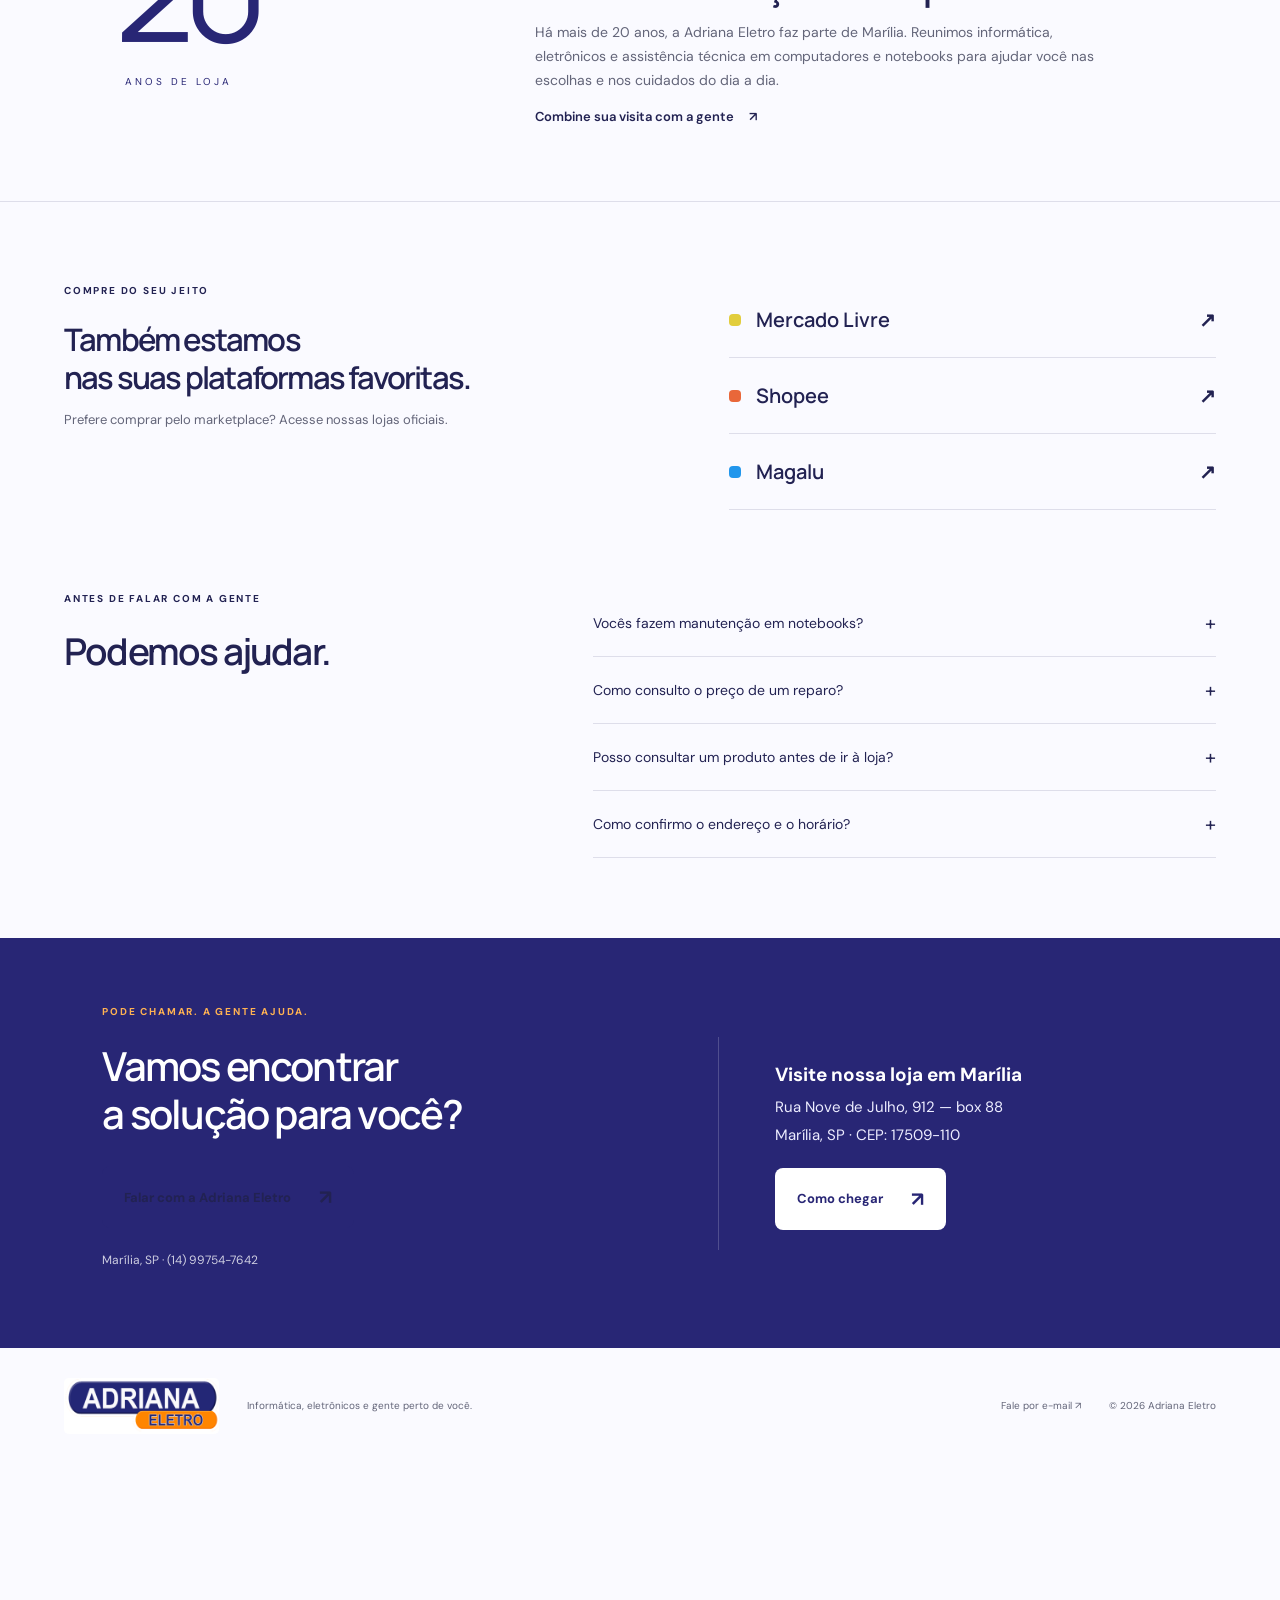
==== commit 0a85a8e9: "Corrige ícone e cor do botão WhatsApp" ====
--- a/index.html
+++ b/index.html
@@ -72,5 +72,7 @@
 <section class="section marketplace"><div><p class="eyebrow">COMPRE DO SEU JEITO</p><h2>Também estamos<br>nas suas plataformas favoritas.</h2><p>Prefere comprar pelo marketplace? Acesse nossas lojas oficiais.</p></div><div class="marketlinks"><a href="https://lista.mercadolivre.com.br/_CustId_1123150487?item_id=MLB2901846389&amp;category_id=MLB63312&amp;seller_id=1123150487&amp;client=recoview-selleritems&amp;recos_listing=true#origin=upp&amp;component=sellerData&amp;typeSeller=classic" target="_blank" rel="noopener noreferrer"><span class="market-dot yellow"></span>Mercado Livre <span>↗</span></a><a href="https://shopee.com.br/shop/340494561" target="_blank" rel="noopener noreferrer"><span class="market-dot orange"></span>Shopee <span>↗</span></a><a href="https://www.magazineluiza.com.br/lojista/adrianaeletromarilia/" target="_blank" rel="noopener noreferrer"><span class="market-dot blue"></span>Magalu <span>↗</span></a></div></section>
 <section class="section faq"><div><p class="eyebrow">ANTES DE FALAR COM A GENTE</p><h2>Podemos ajudar.</h2></div><div><details><summary>Vocês fazem manutenção em notebooks?<span>+</span></summary><p>Sim. Oferecemos assistência técnica em computadores e notebooks. Conte o problema pelo WhatsApp para receber orientação sobre a avaliação.</p></details><details><summary>Como consulto o preço de um reparo?<span>+</span></summary><p>O valor depende do problema e da avaliação do equipamento. Fale com a equipe para consultar as condições de diagnóstico e orçamento.</p></details><details><summary>Posso consultar um produto antes de ir à loja?<span>+</span></summary><p>Sim. Envie o nome do produto ou o modelo do equipamento pelo WhatsApp. A equipe confirma as opções, os preços e a disponibilidade.</p></details><details><summary>Como confirmo o endereço e o horário?<span>+</span></summary><p>Estamos na Rua Nove de Julho, 912 — box 88, Marília, SP, CEP: 17509-110. Confirme o horário de atendimento pelo WhatsApp (14) 99754-7642.</p></details></div></section>
 <section class="contact"><div class="contact-main"><p class="eyebrow">PODE CHAMAR. A GENTE AJUDA.</p><h2>Vamos encontrar<br>a solução para você?</h2><a class="button lime" data-wa="Olá! Vim pelo site da Adriana Eletro e gostaria de atendimento.">Falar com a Adriana Eletro <span>↗</span></a><p>Marília, SP · (14) 99754-7642</p></div><div class="store-address" id="localizacao"><address><strong>Visite nossa loja em Marília</strong><br>Rua Nove de Julho, 912 — box 88<br>Marília, SP · CEP: 17509-110</address><a class="button directions" href="https://www.google.com/maps/dir/?api=1&amp;destination=Rua+Nove+de+Julho%2C+912%2C+box+88%2C+Mar%C3%ADlia%2C+SP%2C+17509-110" target="_blank" rel="noopener noreferrer" aria-label="Como chegar à Adriana Eletro no Google Maps">Como chegar <span aria-hidden="true">↗</span></a></div></section></main><footer><a class="brand official-brand" href="#inicio" aria-label="Adriana Eletro início"><span class="logo-window"><img src="logo-oficial.png" alt="Adriana Eletro" width="3600" height="2025" loading="lazy" decoding="async"></span></a><p>Informática, eletrônicos e gente perto de você.</p><a href="mailto:eletronicos.marilia@hotmail.com">Fale por e-mail ↗</a><small>© <span id="year">2026</span> Adriana Eletro</small></footer>
-<div class="floating-social" role="group" aria-label="Redes sociais e contato"><a class="social-float social-float--instagram" href="https://www.instagram.com/adrianaeletro/" target="_blank" rel="noopener noreferrer" aria-label="Instagram da Adriana Eletro (abre em nova aba)" title="Instagram da Adriana Eletro"><svg viewBox="0 0 24 24" width="28" height="28" fill="none" stroke="currentColor" stroke-width="1.8" stroke-linecap="round" stroke-linejoin="round" aria-hidden="true"><rect x="3" y="3" width="18" height="18" rx="5"/><circle cx="12" cy="12" r="4"/><circle cx="17.5" cy="6.5" r="1" fill="currentColor" stroke="none"/></svg></a><a class="social-float social-float--whatsapp" href="https://wa.me/5514997547642?text=Ol%C3%A1%21%20Vim%20pelo%20site%20da%20Adriana%20Eletro%20e%20gostaria%20de%20atendimento." target="_blank" rel="noopener noreferrer" aria-label="Falar com a Adriana Eletro no WhatsApp (abre em nova aba)" title="Falar com a Adriana Eletro no WhatsApp"><svg viewBox="0 0 24 24" width="28" height="28" fill="none" stroke="currentColor" stroke-width="1.8" stroke-linecap="round" stroke-linejoin="round" aria-hidden="true"><path d="M20.5 11.7a8.5 8.5 0 0 1-12.6 7.5L3 20.5l1.3-4.8a8.5 8.5 0 1 1 16.2-4Z"/><path d="M8.2 7.5c-.5 0-1.2.8-1.2 1.7 0 2.6 3.6 6.2 6.3 6.4.9.1 2-.7 2.2-1.3l.1-.7-2.3-1.1-.9 1c-1.3-.5-2.4-1.5-3-2.8l.8-1-1-2.2Z"/></svg></a></div>
+<div class="floating-social" role="group" aria-label="Redes sociais e contato"><a class="social-float social-float--instagram" href="https://www.instagram.com/adrianaeletro/" target="_blank" rel="noopener noreferrer" aria-label="Instagram da Adriana Eletro (abre em nova aba)" title="Instagram da Adriana Eletro"><svg viewBox="0 0 24 24" width="28" height="28" fill="none" stroke="currentColor" stroke-width="1.8" stroke-linecap="round" stroke-linejoin="round" aria-hidden="true"><rect x="3" y="3" width="18" height="18" rx="5"/><circle cx="12" cy="12" r="4"/><circle cx="17.5" cy="6.5" r="1" fill="currentColor" stroke="none"/></svg></a><a class="social-float social-float--whatsapp" href="https://wa.me/5514997547642?text=Ol%C3%A1%21%20Vim%20pelo%20site%20da%20Adriana%20Eletro%20e%20gostaria%20de%20atendimento." target="_blank" rel="noopener noreferrer" aria-label="Falar com a Adriana Eletro no WhatsApp (abre em nova aba)" title="Falar com a Adriana Eletro no WhatsApp"><svg xmlns="http://www.w3.org/2000/svg" width="30" height="30" fill="currentColor" aria-hidden="true" viewBox="0 0 16 16">
+  <path d="M13.601 2.326A7.85 7.85 0 0 0 7.994 0C3.627 0 .068 3.558.064 7.926c0 1.399.366 2.76 1.057 3.965L0 16l4.204-1.102a7.9 7.9 0 0 0 3.79.965h.004c4.368 0 7.926-3.558 7.93-7.93A7.9 7.9 0 0 0 13.6 2.326zM7.994 14.521a6.6 6.6 0 0 1-3.356-.92l-.24-.144-2.494.654.666-2.433-.156-.251a6.56 6.56 0 0 1-1.007-3.505c0-3.626 2.957-6.584 6.591-6.584a6.56 6.56 0 0 1 4.66 1.931 6.56 6.56 0 0 1 1.928 4.66c-.004 3.639-2.961 6.592-6.592 6.592m3.615-4.934c-.197-.099-1.17-.578-1.353-.646-.182-.065-.315-.099-.445.099-.133.197-.513.646-.627.775-.114.133-.232.148-.43.05-.197-.1-.836-.308-1.592-.985-.59-.525-.985-1.175-1.103-1.372-.114-.198-.011-.304.088-.403.087-.088.197-.232.296-.346.1-.114.133-.198.198-.33.065-.134.034-.248-.015-.347-.05-.099-.445-1.076-.612-1.47-.16-.389-.323-.335-.445-.34-.114-.007-.247-.007-.38-.007a.73.73 0 0 0-.529.247c-.182.198-.691.677-.691 1.654s.71 1.916.81 2.049c.098.133 1.394 2.132 3.383 2.992.47.205.84.326 1.129.418.475.152.904.129 1.246.08.38-.058 1.171-.48 1.338-.943.164-.464.164-.86.114-.943-.049-.084-.182-.133-.38-.232"/>
+</svg></a></div>
 </body></html>
--- a/style.css
+++ b/style.css
@@ -19,7 +19,7 @@
 .floating-social{position:fixed;right:max(24px,env(safe-area-inset-right));bottom:calc(24px + env(safe-area-inset-bottom));z-index:20;display:flex;flex-direction:column;gap:12px}
 .social-float{display:flex;align-items:center;justify-content:center;width:56px;height:56px;border-radius:50%;color:#fff;box-shadow:0 4px 16px #22225235;transition:transform .2s,box-shadow .2s}
 .social-float--instagram{background:linear-gradient(35deg,#f9a23b,#d62976 50%,#6b39c7)}
-.social-float--whatsapp{background:#168b48}
+.social-float--whatsapp{background:#25d366}
 .social-float:hover{transform:translateY(-3px);box-shadow:0 7px 22px #22225245}
 .social-float:focus-visible{outline:3px solid #282675;outline-offset:4px}
 footer{padding-bottom:170px}
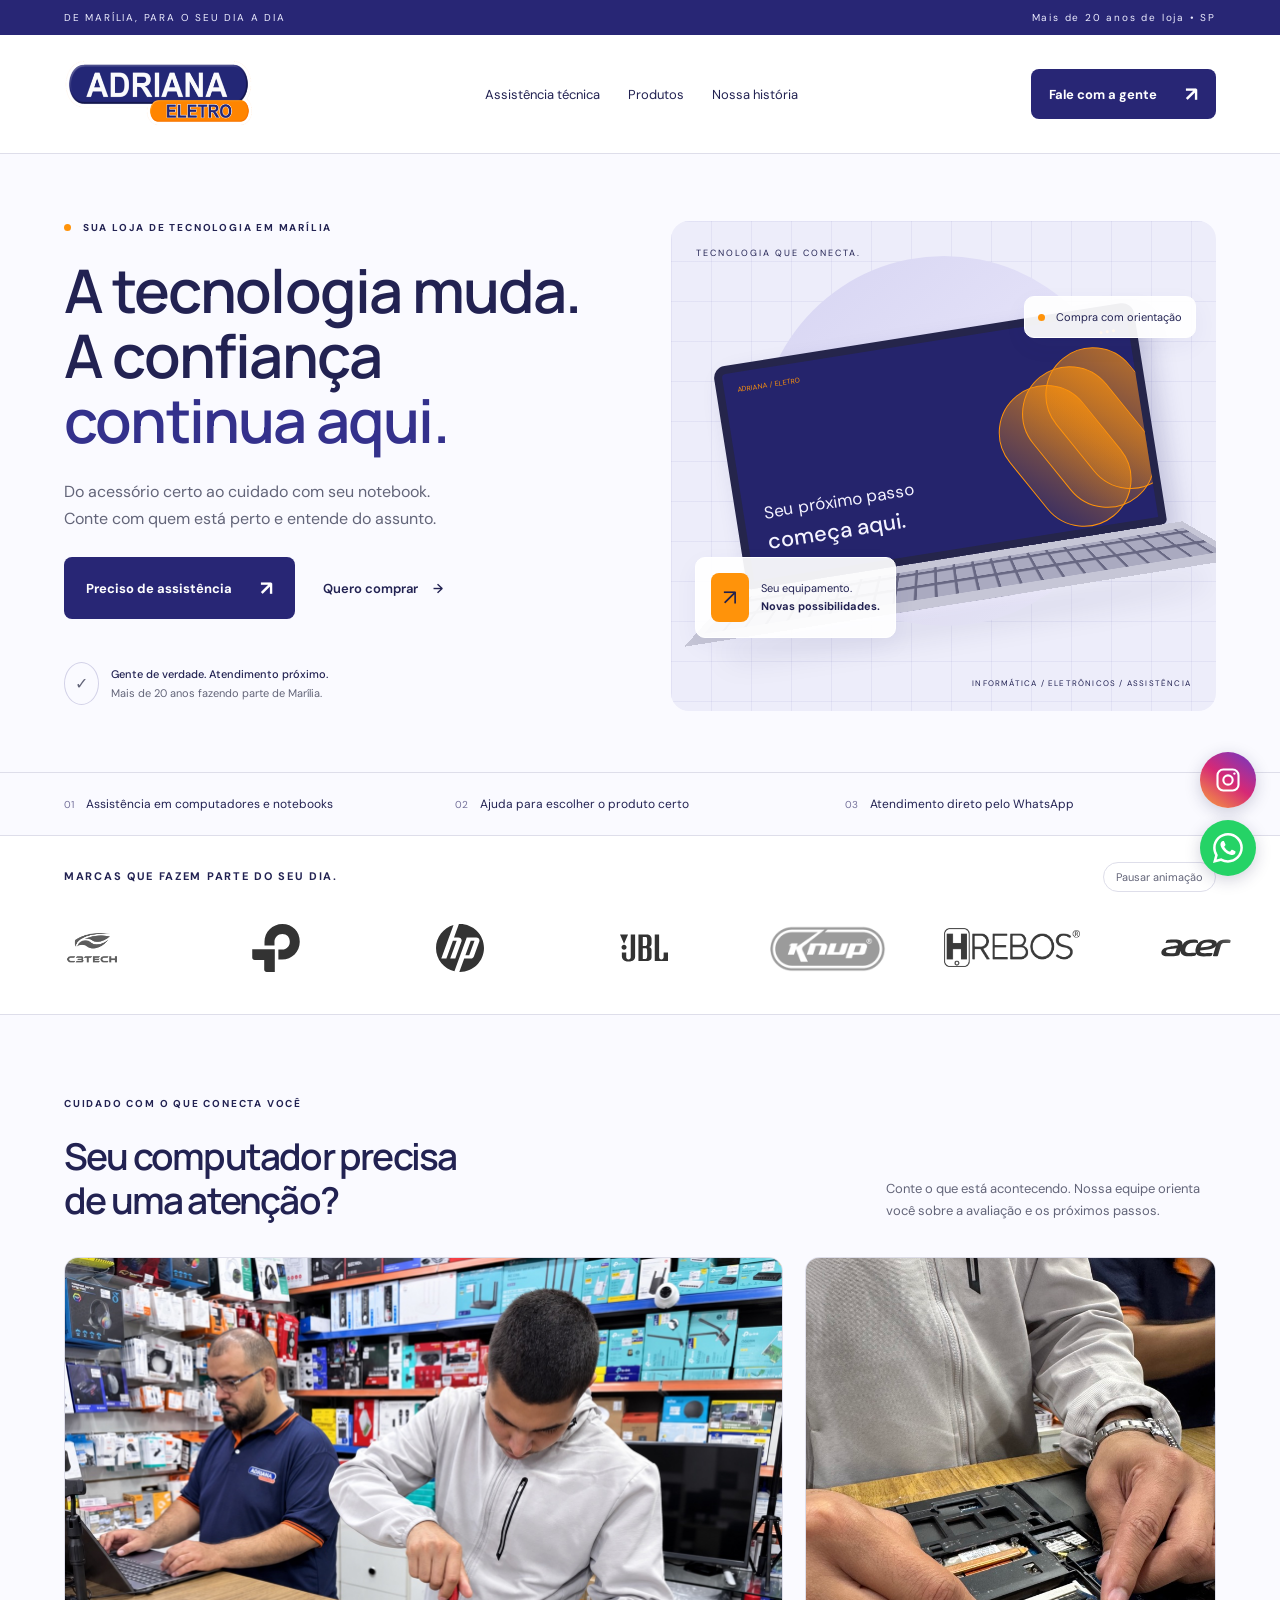
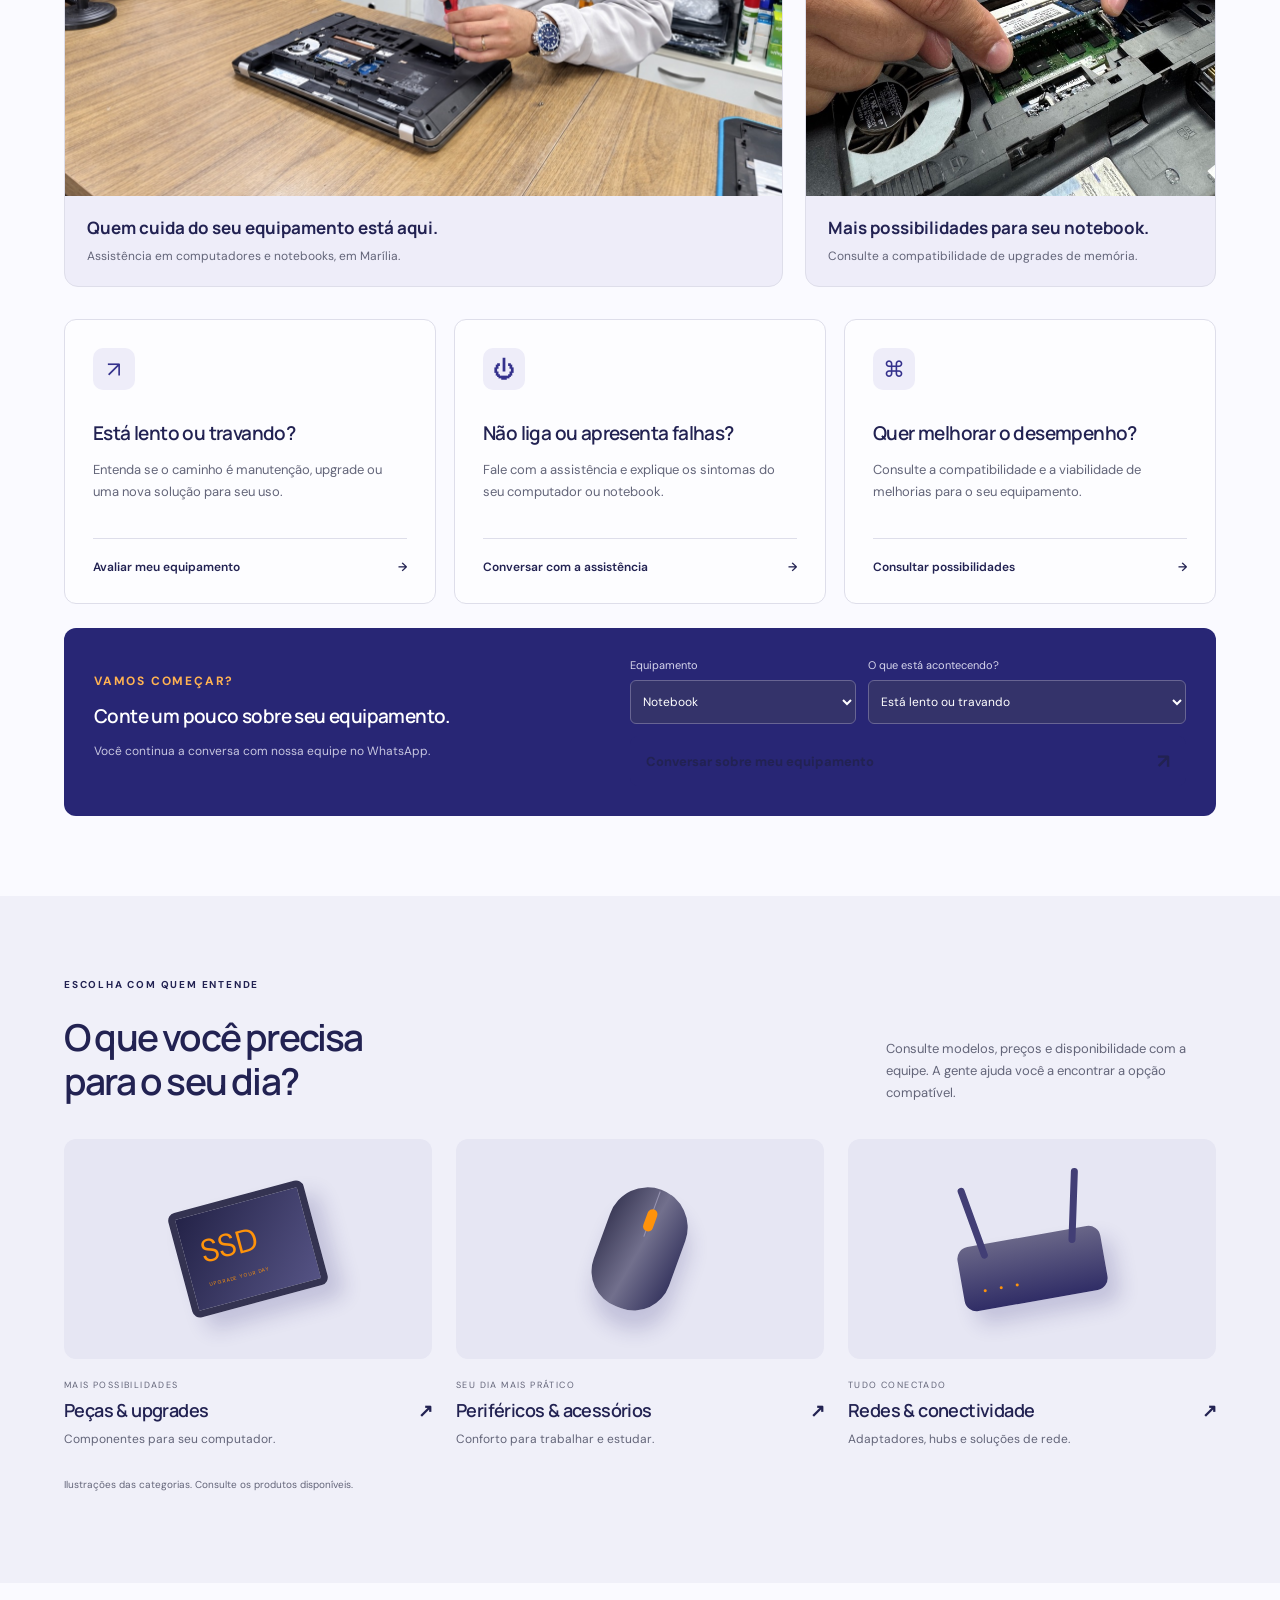
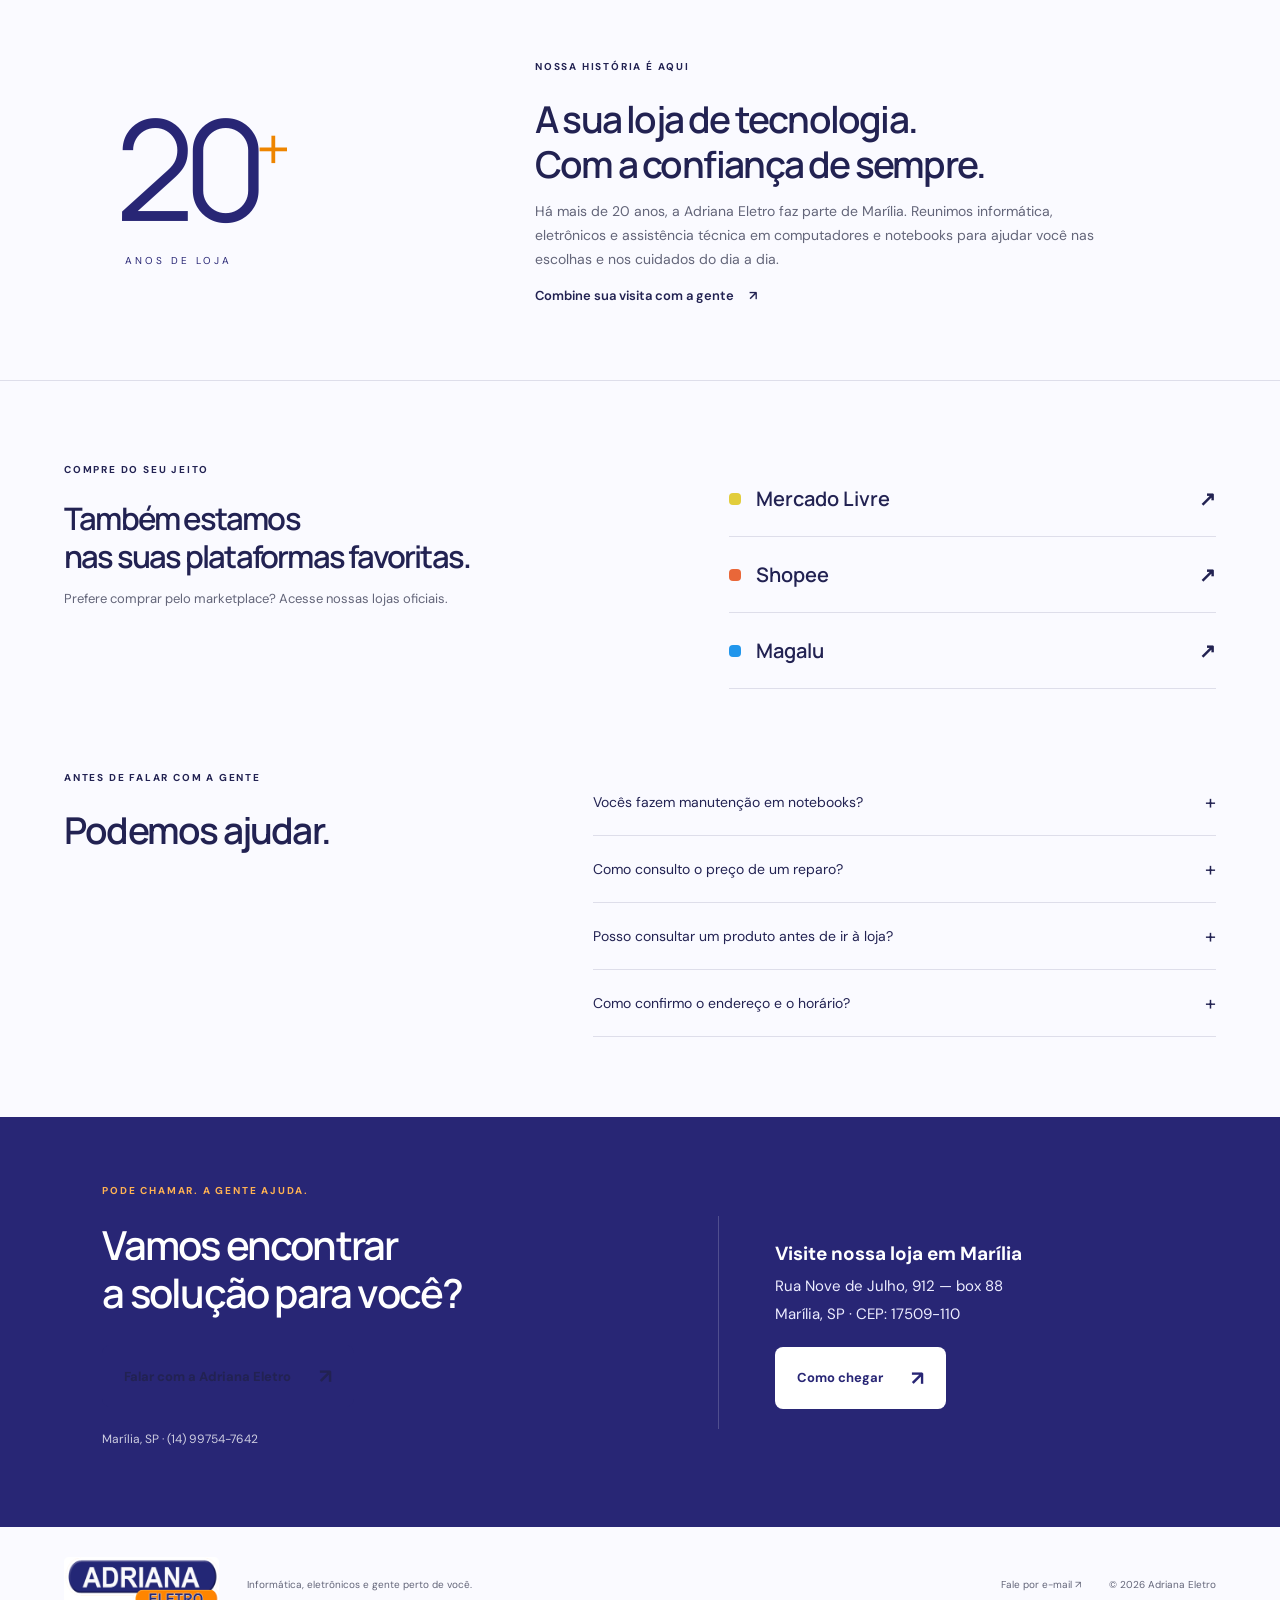
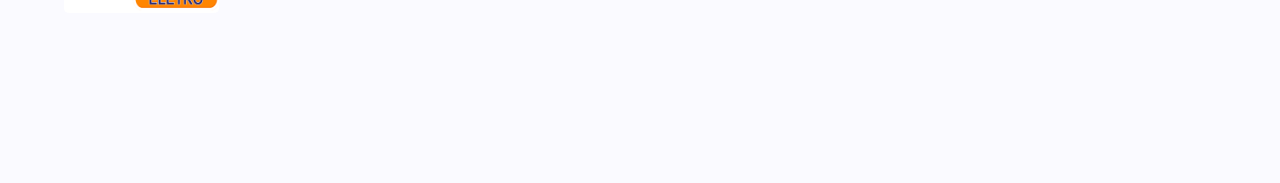
==== commit 51cc1fac: "Add brand logo marquee" ====
--- a/index.html
+++ b/index.html
@@ -66,6 +66,7 @@
 <header><a class="brand official-brand" href="#inicio" aria-label="Adriana Eletro início"><span class="logo-window"><img src="logo-oficial.png" alt="Adriana Eletro" width="3600" height="2025" decoding="async" fetchpriority="high"></span></a><nav aria-label="Menu principal"><a href="#assistencia">Assistência técnica</a><a href="#produtos">Produtos</a><a href="#sobre">Nossa história</a></nav><a class="button small dark" data-wa="Olá! Vim pelo site da Adriana Eletro e gostaria de atendimento.">Fale com a gente <span>↗</span></a></header>
 <main><section class="hero" id="inicio"><div class="hero-copy"><p class="eyebrow"><span class="dot"></span> SUA LOJA DE TECNOLOGIA EM MARÍLIA</p><h1>A tecnologia muda.<br>A confiança<br><em>continua aqui.</em></h1><p class="intro">Do acessório certo ao cuidado com seu notebook. Conte com quem está perto e entende do assunto.</p><div class="actions"><a class="button dark" href="#assistencia">Preciso de assistência <span>↗</span></a><a class="textlink" href="#produtos">Quero comprar <span>→</span></a></div><div class="hero-proof"><span class="proof-icon">✓</span><p><strong>Gente de verdade. Atendimento próximo.</strong><br>Mais de 20 anos fazendo parte de Marília.</p></div></div><div class="hero-art" role="img" aria-label="Ilustração de um notebook com elementos de tecnologia"><div class="art-grid"></div><div class="orb"></div><span class="art-label">TECNOLOGIA QUE CONECTA.</span><div class="laptop"><div class="screen"><div class="screen-top"><span>ADRIANA / ELETRO</span><span>● ● ●</span></div><div class="screen-design"><i></i><i></i><i></i></div><div class="screen-bottom">Seu próximo passo<br><b>começa aqui.</b></div></div><div class="keyboard"></div><div class="base"></div></div><div class="floating-tag tag-one"><span>↗</span><div>Seu equipamento.<br><strong>Novas possibilidades.</strong></div></div><div class="floating-tag tag-two"><span class="dot"></span> Compra com orientação</div><span class="art-footer">INFORMÁTICA / ELETRÔNICOS / ASSISTÊNCIA</span></div></section>
 <div class="benefits"><div><span>01</span>Assistência em computadores e notebooks</div><div><span>02</span>Ajuda para escolher o produto certo</div><div><span>03</span>Atendimento direto pelo WhatsApp</div></div>
+<section class="brand-strip" aria-labelledby="brand-strip-title"><div class="brand-strip-heading"><h2 id="brand-strip-title">Marcas que fazem parte do seu dia.</h2><button class="brand-marquee-toggle" type="button" aria-pressed="false" aria-controls="brand-marquee-track">Pausar animação</button></div><div class="brand-marquee-window"><div class="brand-marquee-track" id="brand-marquee-track"><div class="brand-marquee-group"><div class="brand-marquee-item"><img src="images/brands/c3tech.png" alt="C3Tech" width="136" height="48" decoding="async"></div><div class="brand-marquee-item"><img src="images/brands/tplink.svg" alt="TP-Link" width="136" height="48" decoding="async"></div><div class="brand-marquee-item"><img src="images/brands/hp.svg" alt="HP" width="136" height="48" decoding="async"></div><div class="brand-marquee-item"><img src="images/brands/jbl.svg" alt="JBL" width="136" height="48" decoding="async"></div><div class="brand-marquee-item"><img src="images/brands/knup.webp" alt="Knup" width="136" height="48" decoding="async"></div><div class="brand-marquee-item"><img src="images/brands/hrebos.png" alt="Hrebos" width="136" height="48" decoding="async"></div><div class="brand-marquee-item"><img src="images/brands/acer.svg" alt="Acer" width="136" height="48" decoding="async"></div><div class="brand-marquee-item"><img src="images/brands/fortrek.png" alt="Fortrek" width="136" height="48" decoding="async"></div><div class="brand-marquee-item"><img src="images/brands/xiaomi.svg" alt="Xiaomi" width="136" height="48" decoding="async"></div><div class="brand-marquee-item"><img src="images/brands/amazon.svg" alt="Amazon" width="136" height="48" decoding="async"></div><div class="brand-marquee-item"><img src="images/brands/aquario.svg" alt="Aquário" width="136" height="48" decoding="async"></div><div class="brand-marquee-item"><img src="images/brands/proeletronic.png" alt="Pro Eletronic" width="136" height="48" decoding="async"></div></div><div class="brand-marquee-group" aria-hidden="true"><div class="brand-marquee-item"><img src="images/brands/c3tech.png" alt="" width="136" height="48" decoding="async"></div><div class="brand-marquee-item"><img src="images/brands/tplink.svg" alt="" width="136" height="48" decoding="async"></div><div class="brand-marquee-item"><img src="images/brands/hp.svg" alt="" width="136" height="48" decoding="async"></div><div class="brand-marquee-item"><img src="images/brands/jbl.svg" alt="" width="136" height="48" decoding="async"></div><div class="brand-marquee-item"><img src="images/brands/knup.webp" alt="" width="136" height="48" decoding="async"></div><div class="brand-marquee-item"><img src="images/brands/hrebos.png" alt="" width="136" height="48" decoding="async"></div><div class="brand-marquee-item"><img src="images/brands/acer.svg" alt="" width="136" height="48" decoding="async"></div><div class="brand-marquee-item"><img src="images/brands/fortrek.png" alt="" width="136" height="48" decoding="async"></div><div class="brand-marquee-item"><img src="images/brands/xiaomi.svg" alt="" width="136" height="48" decoding="async"></div><div class="brand-marquee-item"><img src="images/brands/amazon.svg" alt="" width="136" height="48" decoding="async"></div><div class="brand-marquee-item"><img src="images/brands/aquario.svg" alt="" width="136" height="48" decoding="async"></div><div class="brand-marquee-item"><img src="images/brands/proeletronic.png" alt="" width="136" height="48" decoding="async"></div></div></div></div></section>
 <section id="assistencia" class="section assistance"><div class="section-heading"><div><p class="eyebrow">CUIDADO COM O QUE CONECTA VOCÊ</p><h2>Seu computador precisa<br>de uma atenção?</h2></div><p>Conte o que está acontecendo. Nossa equipe orienta você sobre a avaliação e os próximos passos.</p></div><div class="workshop-photos"><figure class="workshop-main"><img src="images/assistencia-equipe.jpg" alt="Trabalho de manutenção em notebook na bancada da Adriana Eletro, com a equipe na loja" width="1440" height="1080" loading="lazy" decoding="async"><figcaption><strong>Quem cuida do seu equipamento está aqui.</strong><span>Assistência em computadores e notebooks, em Marília.</span></figcaption></figure><figure class="workshop-detail"><img src="images/upgrade-memoria.jpg" alt="Detalhe das mãos manuseando um módulo de memória RAM em um notebook aberto" width="750" height="1000" loading="lazy" decoding="async"><figcaption><strong>Mais possibilidades para seu notebook.</strong><span>Consulte a compatibilidade de upgrades de memória.</span></figcaption></figure></div><div class="service-grid"><article><span class="service-icon">↗</span><h3>Está lento ou travando?</h3><p>Entenda se o caminho é manutenção, upgrade ou uma nova solução para seu uso.</p><a data-problem="Está lento ou travando">Avaliar meu equipamento <span>→</span></a></article><article><span class="service-icon">⏻</span><h3>Não liga ou apresenta falhas?</h3><p>Fale com a assistência e explique os sintomas do seu computador ou notebook.</p><a data-problem="Não liga ou apresenta falhas">Conversar com a assistência <span>→</span></a></article><article><span class="service-icon">⌘</span><h3>Quer melhorar o desempenho?</h3><p>Consulte a compatibilidade e a viabilidade de melhorias para o seu equipamento.</p><a data-problem="Quero melhorar o desempenho">Consultar possibilidades <span>→</span></a></article></div><div class="help-panel"><div><p class="eyebrow">VAMOS COMEÇAR?</p><h3>Conte um pouco sobre seu equipamento.</h3><p>Você continua a conversa com nossa equipe no WhatsApp.</p></div><form id="help-form"><div class="form-row"><label>Equipamento<select id="device"><option>Notebook</option><option>Computador de mesa</option></select></label><label>O que está acontecendo?<select id="problem"><option>Está lento ou travando</option><option>Não liga ou apresenta falhas</option><option>Quero melhorar o desempenho</option><option>Outro problema</option></select></label></div><button class="button lime" type="submit">Conversar sobre meu equipamento <span>↗</span></button></form></div></section>
 <section class="section products" id="produtos"><div class="section-heading"><div><p class="eyebrow">ESCOLHA COM QUEM ENTENDE</p><h2>O que você precisa<br>para o seu dia?</h2></div><p>Consulte modelos, preços e disponibilidade com a equipe. A gente ajuda você a encontrar a opção compatível.</p></div><div class="product-grid"><a data-wa="Olá! Gostaria de consultar peças e upgrades disponíveis na Adriana Eletro." class="product-card"><div class="product-art"><div class="chip">SSD<span>UPGRADE YOUR DAY</span></div></div><div><small>MAIS POSSIBILIDADES</small><h3>Peças & upgrades <span>↗</span></h3><p>Componentes para seu computador.</p></div></a><a data-wa="Olá! Gostaria de consultar periféricos e acessórios na Adriana Eletro." class="product-card"><div class="product-art"><div class="mouse"><i></i></div><div class="mouse-shadow"></div></div><div><small>SEU DIA MAIS PRÁTICO</small><h3>Periféricos & acessórios <span>↗</span></h3><p>Conforto para trabalhar e estudar.</p></div></a><a data-wa="Olá! Gostaria de consultar produtos de conectividade na Adriana Eletro." class="product-card"><div class="product-art"><div class="router"><i></i><i></i><b>● ● ●</b></div></div><div><small>TUDO CONECTADO</small><h3>Redes & conectividade <span>↗</span></h3><p>Adaptadores, hubs e soluções de rede.</p></div></a></div><p class="caption">Ilustrações das categorias. Consulte os produtos disponíveis.</p></section>
 <section class="story" id="sobre"><div class="story-number">20<span>+</span><small>ANOS DE LOJA</small></div><div><p class="eyebrow">NOSSA HISTÓRIA É AQUI</p><h2>A sua loja de tecnologia.<br>Com a confiança de sempre.</h2><p>Há mais de 20 anos, a Adriana Eletro faz parte de Marília. Reunimos informática, eletrônicos e assistência técnica em computadores e notebooks para ajudar você nas escolhas e nos cuidados do dia a dia.</p><a class="textlink" data-wa="Olá! Gostaria de saber como chegar à Adriana Eletro e confirmar o horário de atendimento.">Combine sua visita com a gente <span>↗</span></a></div></section>
--- a/style.css
+++ b/style.css
@@ -24,3 +24,19 @@
 .social-float:focus-visible{outline:3px solid #282675;outline-offset:4px}
 footer{padding-bottom:170px}
 @media(max-width:720px){.floating-social{right:max(16px,env(safe-area-inset-right));bottom:calc(16px + env(safe-area-inset-bottom));gap:10px}.social-float{width:52px;height:52px}.catalogo-wrap{padding-bottom:160px}}
+
+/* Brand marquee: two identical groups make the loop seamless. */
+.brand-strip{padding:26px 0 30px;background:#fff;border-bottom:1px solid var(--line);overflow:hidden}
+.brand-strip-heading{display:flex;justify-content:space-between;align-items:center;gap:20px;margin:0 5% 20px}
+.brand-strip h2{font-family:'DM Sans',sans-serif;font-size:11px;font-weight:700;letter-spacing:1.7px;text-transform:uppercase;line-height:1.5}
+.brand-marquee-toggle{flex-shrink:0;background:none;border:1px solid var(--line);border-radius:20px;color:var(--muted);padding:7px 12px;font-size:11px;cursor:pointer}
+.brand-marquee-window{overflow:hidden;mask-image:linear-gradient(to right,transparent,#000 5%,#000 95%,transparent)}
+.brand-marquee-track{display:flex;width:max-content;animation:brand-marquee 48s linear infinite}
+.brand-marquee-group{display:flex;flex-shrink:0;align-items:center}
+.brand-marquee-item{display:flex;align-items:center;justify-content:center;width:184px;height:72px;flex-shrink:0;padding:12px 24px}
+.brand-marquee-item img{display:block;width:136px;height:48px;object-fit:contain;filter:grayscale(1);opacity:.8}
+.brand-marquee-item img[src$="acer.svg"],.brand-marquee-item img[src$="amazon.svg"]{transform:scale(1.45)}
+.brand-strip:hover .brand-marquee-track,.brand-strip.is-paused .brand-marquee-track{animation-play-state:paused}
+@keyframes brand-marquee{to{transform:translateX(-50%)}}
+@media(max-width:720px){.brand-strip{padding:22px 0}.brand-strip-heading{align-items:flex-start;flex-direction:column;gap:12px}.brand-strip h2{max-width:230px;font-size:10px}.brand-marquee-item{width:152px;height:64px;padding:10px 22px}.brand-marquee-item img{width:108px;height:42px}}
+@media(prefers-reduced-motion:reduce){.brand-marquee-track{animation:none;width:100%}.brand-marquee-group{flex-wrap:wrap;justify-content:center;width:100%}.brand-marquee-group[aria-hidden="true"]{display:none}.brand-marquee-toggle{display:none}.brand-marquee-window{mask-image:none}}
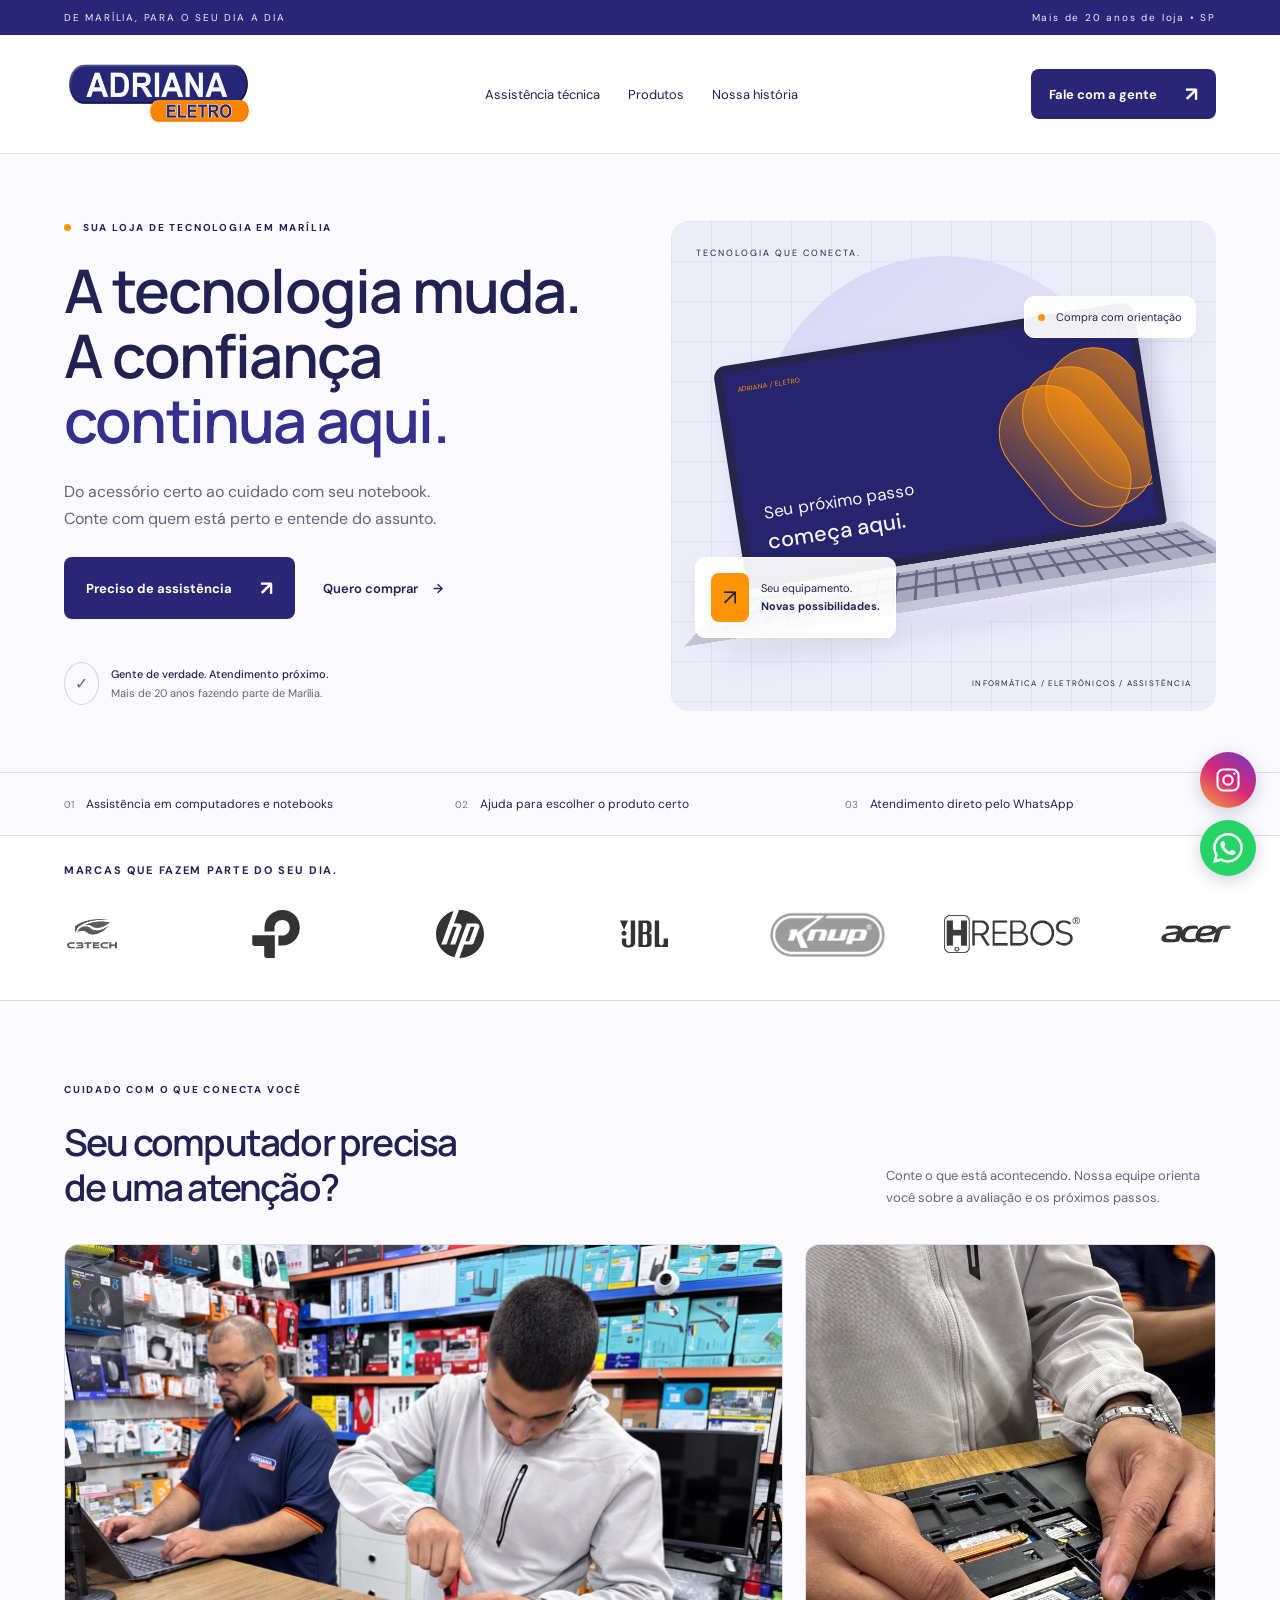
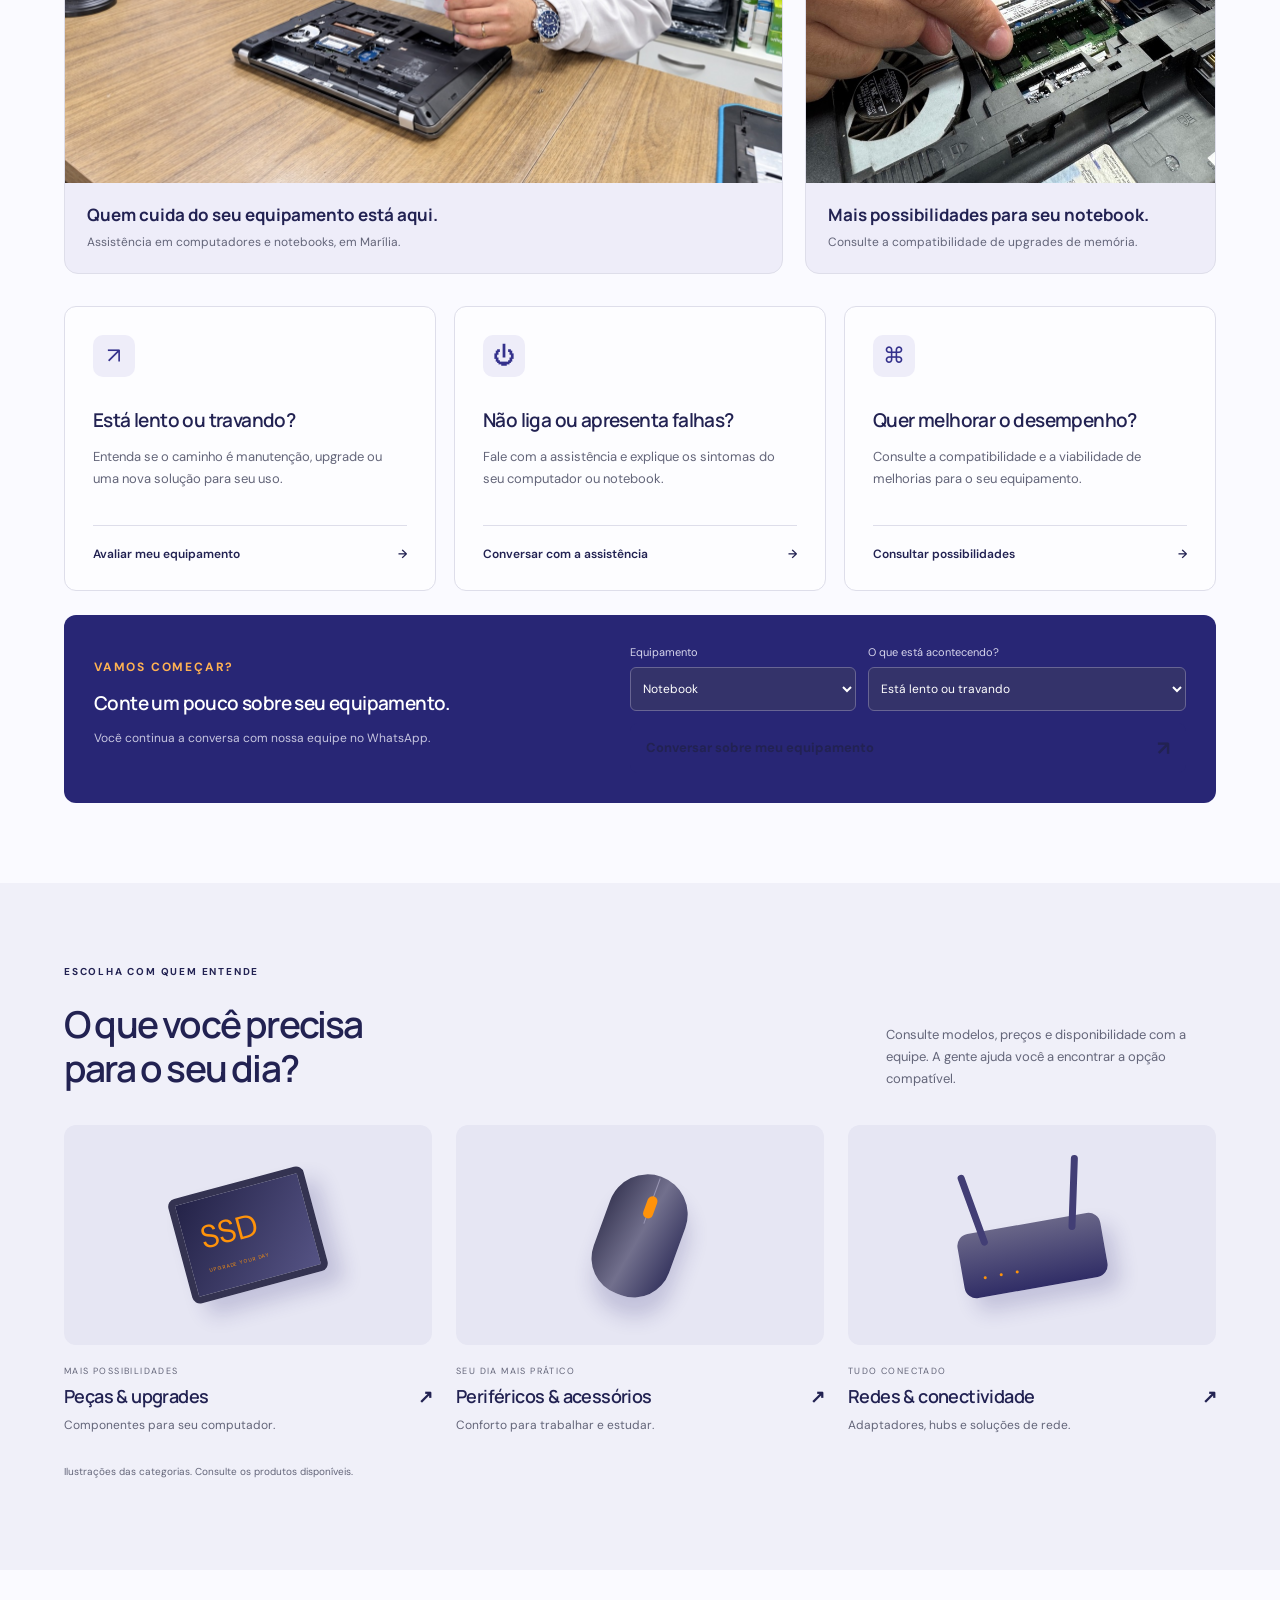
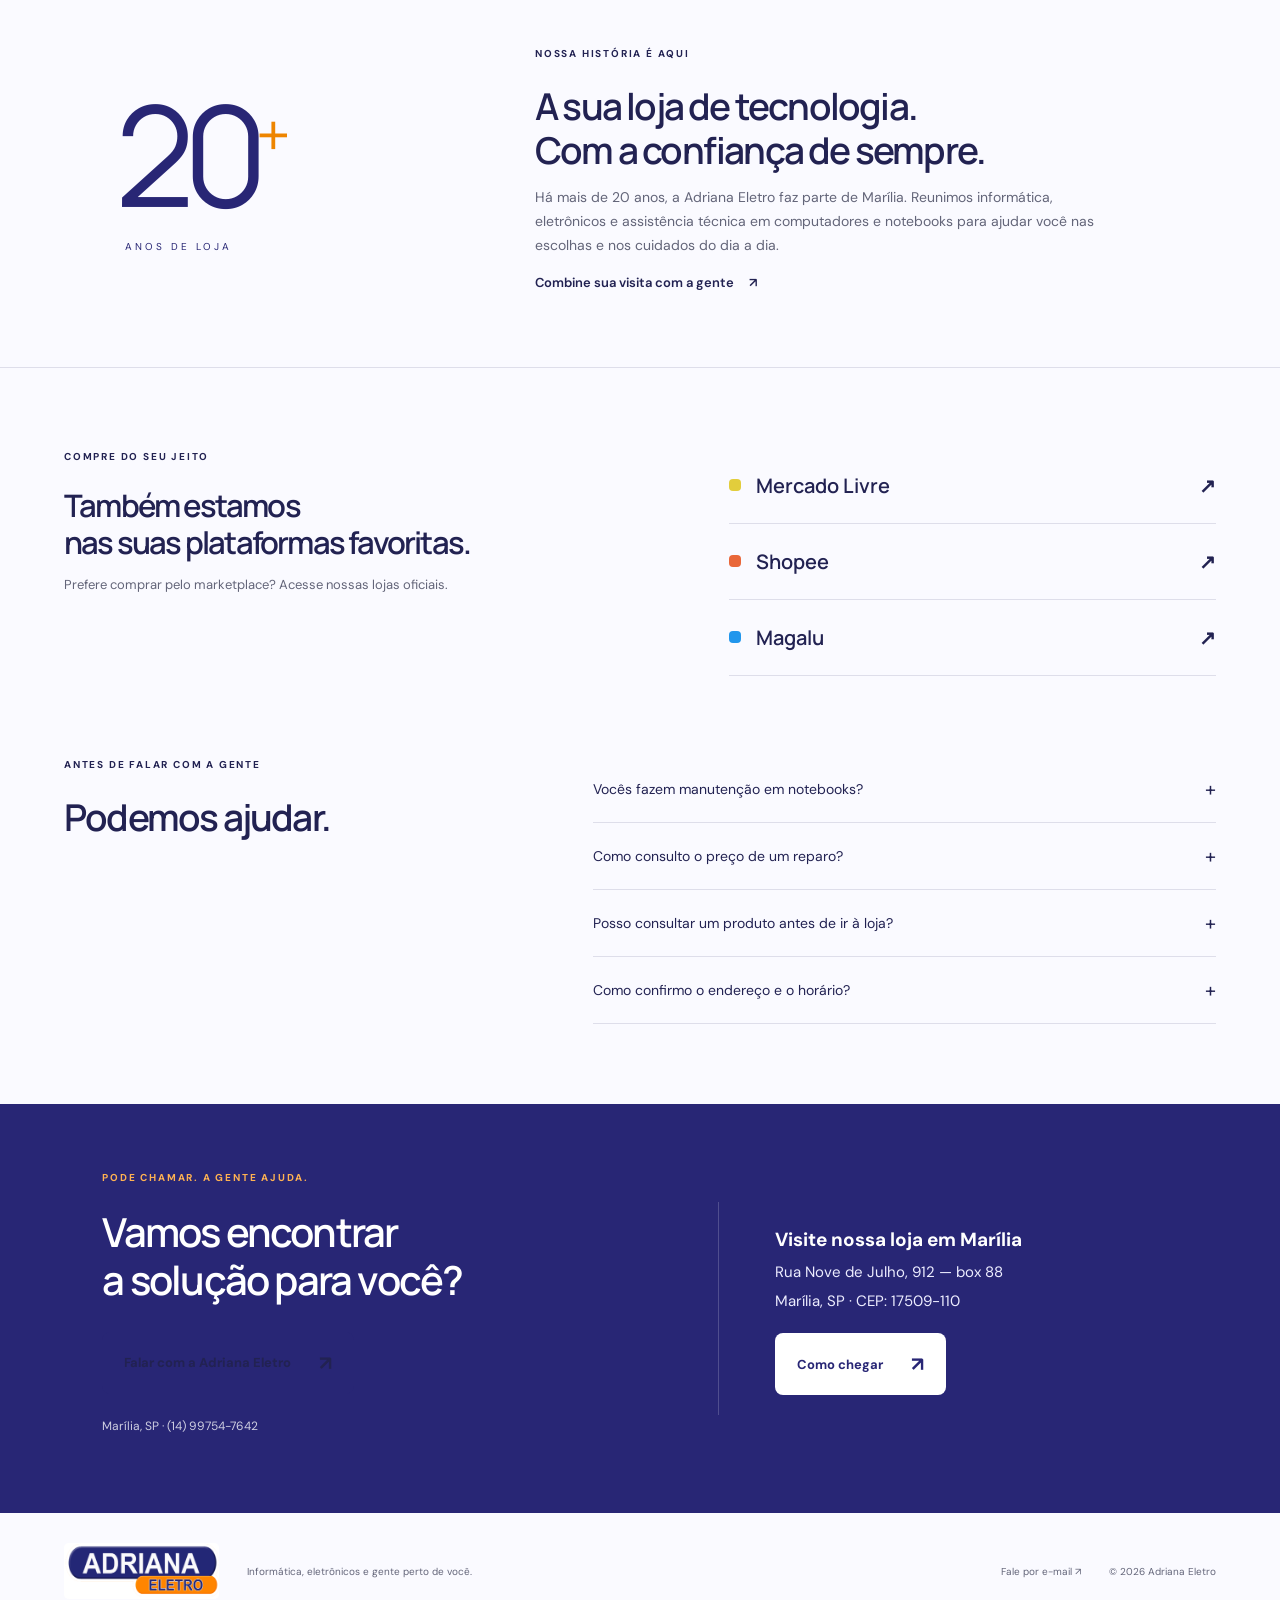
==== commit ccfa0c82: "Remove brand marquee pause button" ====
--- a/index.html
+++ b/index.html
@@ -66,7 +66,7 @@
 <header><a class="brand official-brand" href="#inicio" aria-label="Adriana Eletro início"><span class="logo-window"><img src="logo-oficial.png" alt="Adriana Eletro" width="3600" height="2025" decoding="async" fetchpriority="high"></span></a><nav aria-label="Menu principal"><a href="#assistencia">Assistência técnica</a><a href="#produtos">Produtos</a><a href="#sobre">Nossa história</a></nav><a class="button small dark" data-wa="Olá! Vim pelo site da Adriana Eletro e gostaria de atendimento.">Fale com a gente <span>↗</span></a></header>
 <main><section class="hero" id="inicio"><div class="hero-copy"><p class="eyebrow"><span class="dot"></span> SUA LOJA DE TECNOLOGIA EM MARÍLIA</p><h1>A tecnologia muda.<br>A confiança<br><em>continua aqui.</em></h1><p class="intro">Do acessório certo ao cuidado com seu notebook. Conte com quem está perto e entende do assunto.</p><div class="actions"><a class="button dark" href="#assistencia">Preciso de assistência <span>↗</span></a><a class="textlink" href="#produtos">Quero comprar <span>→</span></a></div><div class="hero-proof"><span class="proof-icon">✓</span><p><strong>Gente de verdade. Atendimento próximo.</strong><br>Mais de 20 anos fazendo parte de Marília.</p></div></div><div class="hero-art" role="img" aria-label="Ilustração de um notebook com elementos de tecnologia"><div class="art-grid"></div><div class="orb"></div><span class="art-label">TECNOLOGIA QUE CONECTA.</span><div class="laptop"><div class="screen"><div class="screen-top"><span>ADRIANA / ELETRO</span><span>● ● ●</span></div><div class="screen-design"><i></i><i></i><i></i></div><div class="screen-bottom">Seu próximo passo<br><b>começa aqui.</b></div></div><div class="keyboard"></div><div class="base"></div></div><div class="floating-tag tag-one"><span>↗</span><div>Seu equipamento.<br><strong>Novas possibilidades.</strong></div></div><div class="floating-tag tag-two"><span class="dot"></span> Compra com orientação</div><span class="art-footer">INFORMÁTICA / ELETRÔNICOS / ASSISTÊNCIA</span></div></section>
 <div class="benefits"><div><span>01</span>Assistência em computadores e notebooks</div><div><span>02</span>Ajuda para escolher o produto certo</div><div><span>03</span>Atendimento direto pelo WhatsApp</div></div>
-<section class="brand-strip" aria-labelledby="brand-strip-title"><div class="brand-strip-heading"><h2 id="brand-strip-title">Marcas que fazem parte do seu dia.</h2><button class="brand-marquee-toggle" type="button" aria-pressed="false" aria-controls="brand-marquee-track">Pausar animação</button></div><div class="brand-marquee-window"><div class="brand-marquee-track" id="brand-marquee-track"><div class="brand-marquee-group"><div class="brand-marquee-item"><img src="images/brands/c3tech.png" alt="C3Tech" width="136" height="48" decoding="async"></div><div class="brand-marquee-item"><img src="images/brands/tplink.svg" alt="TP-Link" width="136" height="48" decoding="async"></div><div class="brand-marquee-item"><img src="images/brands/hp.svg" alt="HP" width="136" height="48" decoding="async"></div><div class="brand-marquee-item"><img src="images/brands/jbl.svg" alt="JBL" width="136" height="48" decoding="async"></div><div class="brand-marquee-item"><img src="images/brands/knup.webp" alt="Knup" width="136" height="48" decoding="async"></div><div class="brand-marquee-item"><img src="images/brands/hrebos.png" alt="Hrebos" width="136" height="48" decoding="async"></div><div class="brand-marquee-item"><img src="images/brands/acer.svg" alt="Acer" width="136" height="48" decoding="async"></div><div class="brand-marquee-item"><img src="images/brands/fortrek.png" alt="Fortrek" width="136" height="48" decoding="async"></div><div class="brand-marquee-item"><img src="images/brands/xiaomi.svg" alt="Xiaomi" width="136" height="48" decoding="async"></div><div class="brand-marquee-item"><img src="images/brands/amazon.svg" alt="Amazon" width="136" height="48" decoding="async"></div><div class="brand-marquee-item"><img src="images/brands/aquario.svg" alt="Aquário" width="136" height="48" decoding="async"></div><div class="brand-marquee-item"><img src="images/brands/proeletronic.png" alt="Pro Eletronic" width="136" height="48" decoding="async"></div></div><div class="brand-marquee-group" aria-hidden="true"><div class="brand-marquee-item"><img src="images/brands/c3tech.png" alt="" width="136" height="48" decoding="async"></div><div class="brand-marquee-item"><img src="images/brands/tplink.svg" alt="" width="136" height="48" decoding="async"></div><div class="brand-marquee-item"><img src="images/brands/hp.svg" alt="" width="136" height="48" decoding="async"></div><div class="brand-marquee-item"><img src="images/brands/jbl.svg" alt="" width="136" height="48" decoding="async"></div><div class="brand-marquee-item"><img src="images/brands/knup.webp" alt="" width="136" height="48" decoding="async"></div><div class="brand-marquee-item"><img src="images/brands/hrebos.png" alt="" width="136" height="48" decoding="async"></div><div class="brand-marquee-item"><img src="images/brands/acer.svg" alt="" width="136" height="48" decoding="async"></div><div class="brand-marquee-item"><img src="images/brands/fortrek.png" alt="" width="136" height="48" decoding="async"></div><div class="brand-marquee-item"><img src="images/brands/xiaomi.svg" alt="" width="136" height="48" decoding="async"></div><div class="brand-marquee-item"><img src="images/brands/amazon.svg" alt="" width="136" height="48" decoding="async"></div><div class="brand-marquee-item"><img src="images/brands/aquario.svg" alt="" width="136" height="48" decoding="async"></div><div class="brand-marquee-item"><img src="images/brands/proeletronic.png" alt="" width="136" height="48" decoding="async"></div></div></div></div></section>
+<section class="brand-strip" aria-labelledby="brand-strip-title"><div class="brand-strip-heading"><h2 id="brand-strip-title">Marcas que fazem parte do seu dia.</h2></div><div class="brand-marquee-window"><div class="brand-marquee-track" id="brand-marquee-track"><div class="brand-marquee-group"><div class="brand-marquee-item"><img src="images/brands/c3tech.png" alt="C3Tech" width="136" height="48" decoding="async"></div><div class="brand-marquee-item"><img src="images/brands/tplink.svg" alt="TP-Link" width="136" height="48" decoding="async"></div><div class="brand-marquee-item"><img src="images/brands/hp.svg" alt="HP" width="136" height="48" decoding="async"></div><div class="brand-marquee-item"><img src="images/brands/jbl.svg" alt="JBL" width="136" height="48" decoding="async"></div><div class="brand-marquee-item"><img src="images/brands/knup.webp" alt="Knup" width="136" height="48" decoding="async"></div><div class="brand-marquee-item"><img src="images/brands/hrebos.png" alt="Hrebos" width="136" height="48" decoding="async"></div><div class="brand-marquee-item"><img src="images/brands/acer.svg" alt="Acer" width="136" height="48" decoding="async"></div><div class="brand-marquee-item"><img src="images/brands/fortrek.png" alt="Fortrek" width="136" height="48" decoding="async"></div><div class="brand-marquee-item"><img src="images/brands/xiaomi.svg" alt="Xiaomi" width="136" height="48" decoding="async"></div><div class="brand-marquee-item"><img src="images/brands/amazon.svg" alt="Amazon" width="136" height="48" decoding="async"></div><div class="brand-marquee-item"><img src="images/brands/aquario.svg" alt="Aquário" width="136" height="48" decoding="async"></div><div class="brand-marquee-item"><img src="images/brands/proeletronic.png" alt="Pro Eletronic" width="136" height="48" decoding="async"></div></div><div class="brand-marquee-group" aria-hidden="true"><div class="brand-marquee-item"><img src="images/brands/c3tech.png" alt="" width="136" height="48" decoding="async"></div><div class="brand-marquee-item"><img src="images/brands/tplink.svg" alt="" width="136" height="48" decoding="async"></div><div class="brand-marquee-item"><img src="images/brands/hp.svg" alt="" width="136" height="48" decoding="async"></div><div class="brand-marquee-item"><img src="images/brands/jbl.svg" alt="" width="136" height="48" decoding="async"></div><div class="brand-marquee-item"><img src="images/brands/knup.webp" alt="" width="136" height="48" decoding="async"></div><div class="brand-marquee-item"><img src="images/brands/hrebos.png" alt="" width="136" height="48" decoding="async"></div><div class="brand-marquee-item"><img src="images/brands/acer.svg" alt="" width="136" height="48" decoding="async"></div><div class="brand-marquee-item"><img src="images/brands/fortrek.png" alt="" width="136" height="48" decoding="async"></div><div class="brand-marquee-item"><img src="images/brands/xiaomi.svg" alt="" width="136" height="48" decoding="async"></div><div class="brand-marquee-item"><img src="images/brands/amazon.svg" alt="" width="136" height="48" decoding="async"></div><div class="brand-marquee-item"><img src="images/brands/aquario.svg" alt="" width="136" height="48" decoding="async"></div><div class="brand-marquee-item"><img src="images/brands/proeletronic.png" alt="" width="136" height="48" decoding="async"></div></div></div></div></section>
 <section id="assistencia" class="section assistance"><div class="section-heading"><div><p class="eyebrow">CUIDADO COM O QUE CONECTA VOCÊ</p><h2>Seu computador precisa<br>de uma atenção?</h2></div><p>Conte o que está acontecendo. Nossa equipe orienta você sobre a avaliação e os próximos passos.</p></div><div class="workshop-photos"><figure class="workshop-main"><img src="images/assistencia-equipe.jpg" alt="Trabalho de manutenção em notebook na bancada da Adriana Eletro, com a equipe na loja" width="1440" height="1080" loading="lazy" decoding="async"><figcaption><strong>Quem cuida do seu equipamento está aqui.</strong><span>Assistência em computadores e notebooks, em Marília.</span></figcaption></figure><figure class="workshop-detail"><img src="images/upgrade-memoria.jpg" alt="Detalhe das mãos manuseando um módulo de memória RAM em um notebook aberto" width="750" height="1000" loading="lazy" decoding="async"><figcaption><strong>Mais possibilidades para seu notebook.</strong><span>Consulte a compatibilidade de upgrades de memória.</span></figcaption></figure></div><div class="service-grid"><article><span class="service-icon">↗</span><h3>Está lento ou travando?</h3><p>Entenda se o caminho é manutenção, upgrade ou uma nova solução para seu uso.</p><a data-problem="Está lento ou travando">Avaliar meu equipamento <span>→</span></a></article><article><span class="service-icon">⏻</span><h3>Não liga ou apresenta falhas?</h3><p>Fale com a assistência e explique os sintomas do seu computador ou notebook.</p><a data-problem="Não liga ou apresenta falhas">Conversar com a assistência <span>→</span></a></article><article><span class="service-icon">⌘</span><h3>Quer melhorar o desempenho?</h3><p>Consulte a compatibilidade e a viabilidade de melhorias para o seu equipamento.</p><a data-problem="Quero melhorar o desempenho">Consultar possibilidades <span>→</span></a></article></div><div class="help-panel"><div><p class="eyebrow">VAMOS COMEÇAR?</p><h3>Conte um pouco sobre seu equipamento.</h3><p>Você continua a conversa com nossa equipe no WhatsApp.</p></div><form id="help-form"><div class="form-row"><label>Equipamento<select id="device"><option>Notebook</option><option>Computador de mesa</option></select></label><label>O que está acontecendo?<select id="problem"><option>Está lento ou travando</option><option>Não liga ou apresenta falhas</option><option>Quero melhorar o desempenho</option><option>Outro problema</option></select></label></div><button class="button lime" type="submit">Conversar sobre meu equipamento <span>↗</span></button></form></div></section>
 <section class="section products" id="produtos"><div class="section-heading"><div><p class="eyebrow">ESCOLHA COM QUEM ENTENDE</p><h2>O que você precisa<br>para o seu dia?</h2></div><p>Consulte modelos, preços e disponibilidade com a equipe. A gente ajuda você a encontrar a opção compatível.</p></div><div class="product-grid"><a data-wa="Olá! Gostaria de consultar peças e upgrades disponíveis na Adriana Eletro." class="product-card"><div class="product-art"><div class="chip">SSD<span>UPGRADE YOUR DAY</span></div></div><div><small>MAIS POSSIBILIDADES</small><h3>Peças & upgrades <span>↗</span></h3><p>Componentes para seu computador.</p></div></a><a data-wa="Olá! Gostaria de consultar periféricos e acessórios na Adriana Eletro." class="product-card"><div class="product-art"><div class="mouse"><i></i></div><div class="mouse-shadow"></div></div><div><small>SEU DIA MAIS PRÁTICO</small><h3>Periféricos & acessórios <span>↗</span></h3><p>Conforto para trabalhar e estudar.</p></div></a><a data-wa="Olá! Gostaria de consultar produtos de conectividade na Adriana Eletro." class="product-card"><div class="product-art"><div class="router"><i></i><i></i><b>● ● ●</b></div></div><div><small>TUDO CONECTADO</small><h3>Redes & conectividade <span>↗</span></h3><p>Adaptadores, hubs e soluções de rede.</p></div></a></div><p class="caption">Ilustrações das categorias. Consulte os produtos disponíveis.</p></section>
 <section class="story" id="sobre"><div class="story-number">20<span>+</span><small>ANOS DE LOJA</small></div><div><p class="eyebrow">NOSSA HISTÓRIA É AQUI</p><h2>A sua loja de tecnologia.<br>Com a confiança de sempre.</h2><p>Há mais de 20 anos, a Adriana Eletro faz parte de Marília. Reunimos informática, eletrônicos e assistência técnica em computadores e notebooks para ajudar você nas escolhas e nos cuidados do dia a dia.</p><a class="textlink" data-wa="Olá! Gostaria de saber como chegar à Adriana Eletro e confirmar o horário de atendimento.">Combine sua visita com a gente <span>↗</span></a></div></section>
--- a/style.css
+++ b/style.css
@@ -27,16 +27,15 @@
 
 /* Brand marquee: two identical groups make the loop seamless. */
 .brand-strip{padding:26px 0 30px;background:#fff;border-bottom:1px solid var(--line);overflow:hidden}
-.brand-strip-heading{display:flex;justify-content:space-between;align-items:center;gap:20px;margin:0 5% 20px}
+.brand-strip-heading{margin:0 5% 20px}
 .brand-strip h2{font-family:'DM Sans',sans-serif;font-size:11px;font-weight:700;letter-spacing:1.7px;text-transform:uppercase;line-height:1.5}
-.brand-marquee-toggle{flex-shrink:0;background:none;border:1px solid var(--line);border-radius:20px;color:var(--muted);padding:7px 12px;font-size:11px;cursor:pointer}
 .brand-marquee-window{overflow:hidden;mask-image:linear-gradient(to right,transparent,#000 5%,#000 95%,transparent)}
 .brand-marquee-track{display:flex;width:max-content;animation:brand-marquee 48s linear infinite}
 .brand-marquee-group{display:flex;flex-shrink:0;align-items:center}
 .brand-marquee-item{display:flex;align-items:center;justify-content:center;width:184px;height:72px;flex-shrink:0;padding:12px 24px}
 .brand-marquee-item img{display:block;width:136px;height:48px;object-fit:contain;filter:grayscale(1);opacity:.8}
 .brand-marquee-item img[src$="acer.svg"],.brand-marquee-item img[src$="amazon.svg"]{transform:scale(1.45)}
-.brand-strip:hover .brand-marquee-track,.brand-strip.is-paused .brand-marquee-track{animation-play-state:paused}
+.brand-strip:hover .brand-marquee-track{animation-play-state:paused}
 @keyframes brand-marquee{to{transform:translateX(-50%)}}
-@media(max-width:720px){.brand-strip{padding:22px 0}.brand-strip-heading{align-items:flex-start;flex-direction:column;gap:12px}.brand-strip h2{max-width:230px;font-size:10px}.brand-marquee-item{width:152px;height:64px;padding:10px 22px}.brand-marquee-item img{width:108px;height:42px}}
-@media(prefers-reduced-motion:reduce){.brand-marquee-track{animation:none;width:100%}.brand-marquee-group{flex-wrap:wrap;justify-content:center;width:100%}.brand-marquee-group[aria-hidden="true"]{display:none}.brand-marquee-toggle{display:none}.brand-marquee-window{mask-image:none}}
+@media(max-width:720px){.brand-strip{padding:22px 0}.brand-strip h2{max-width:230px;font-size:10px}.brand-marquee-item{width:152px;height:64px;padding:10px 22px}.brand-marquee-item img{width:108px;height:42px}}
+@media(prefers-reduced-motion:reduce){.brand-marquee-track{animation:none;width:100%}.brand-marquee-group{flex-wrap:wrap;justify-content:center;width:100%}.brand-marquee-group[aria-hidden="true"]{display:none}.brand-marquee-window{mask-image:none}}
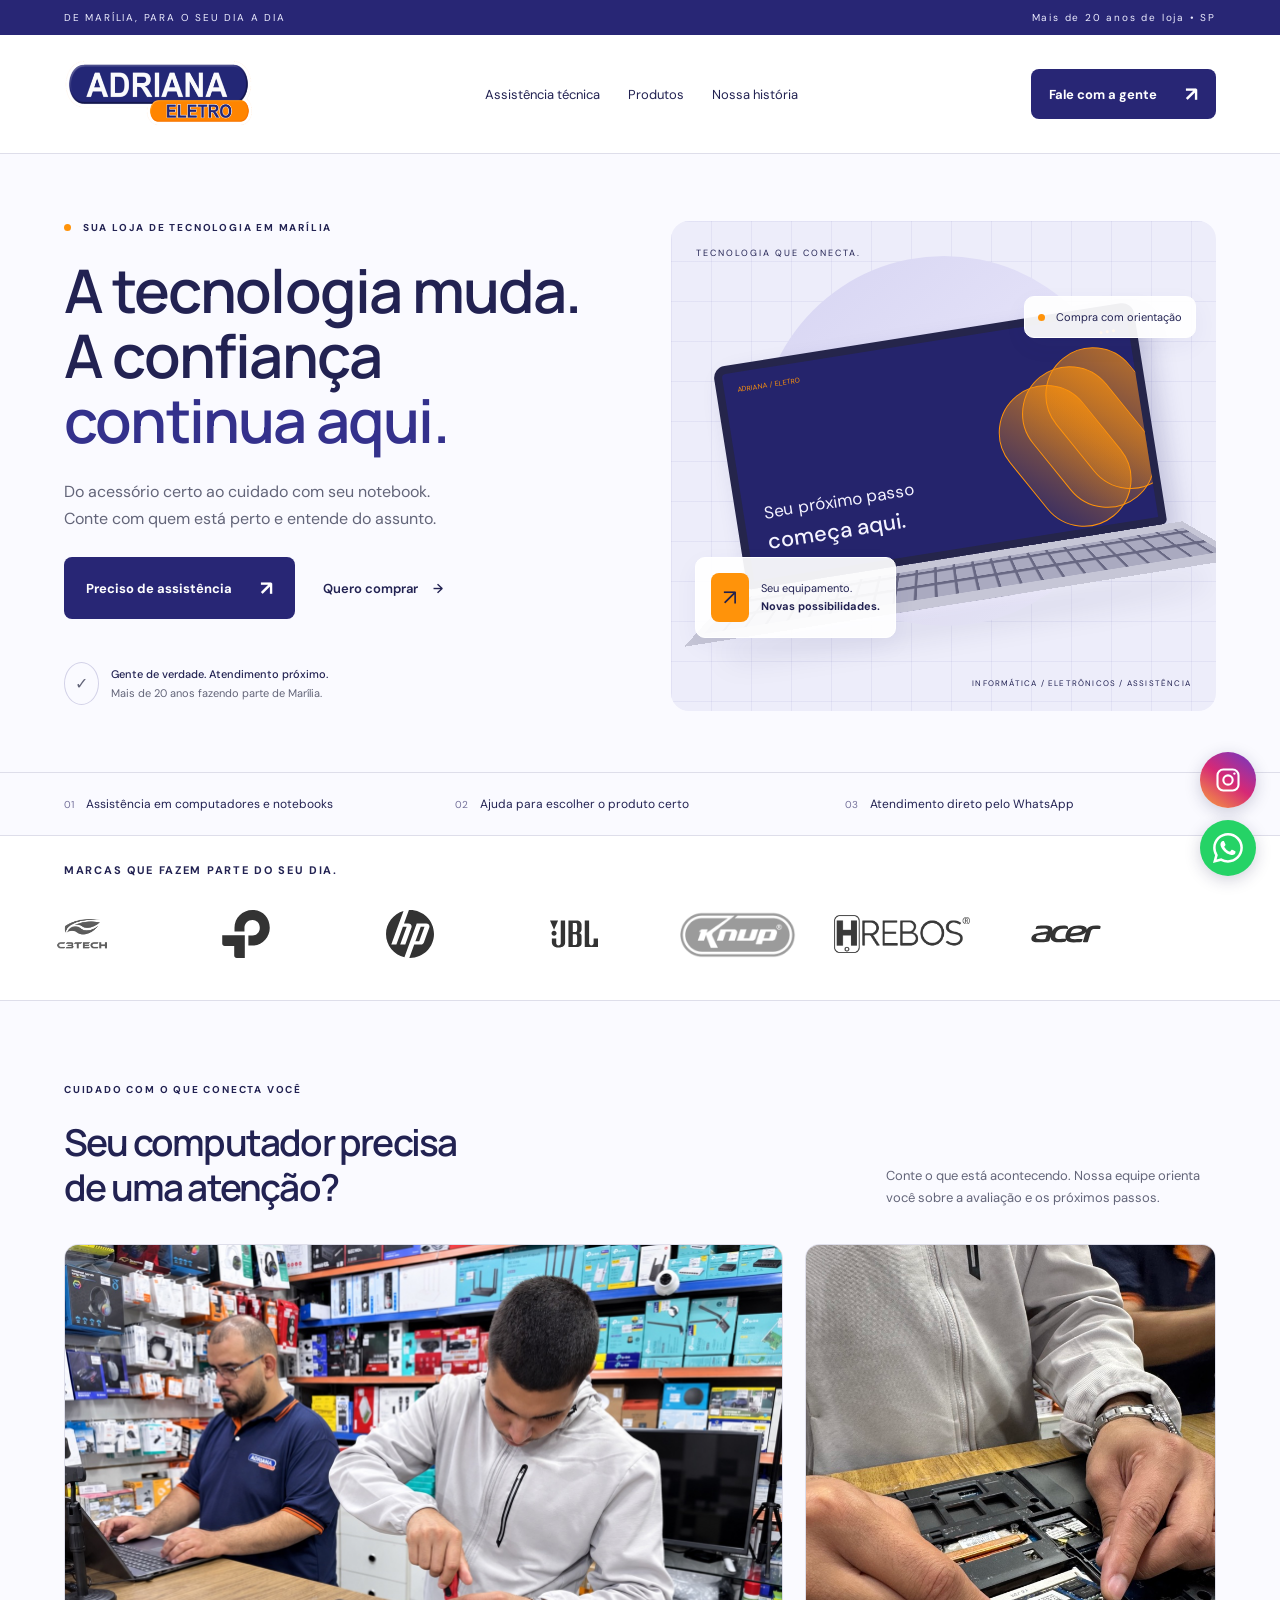
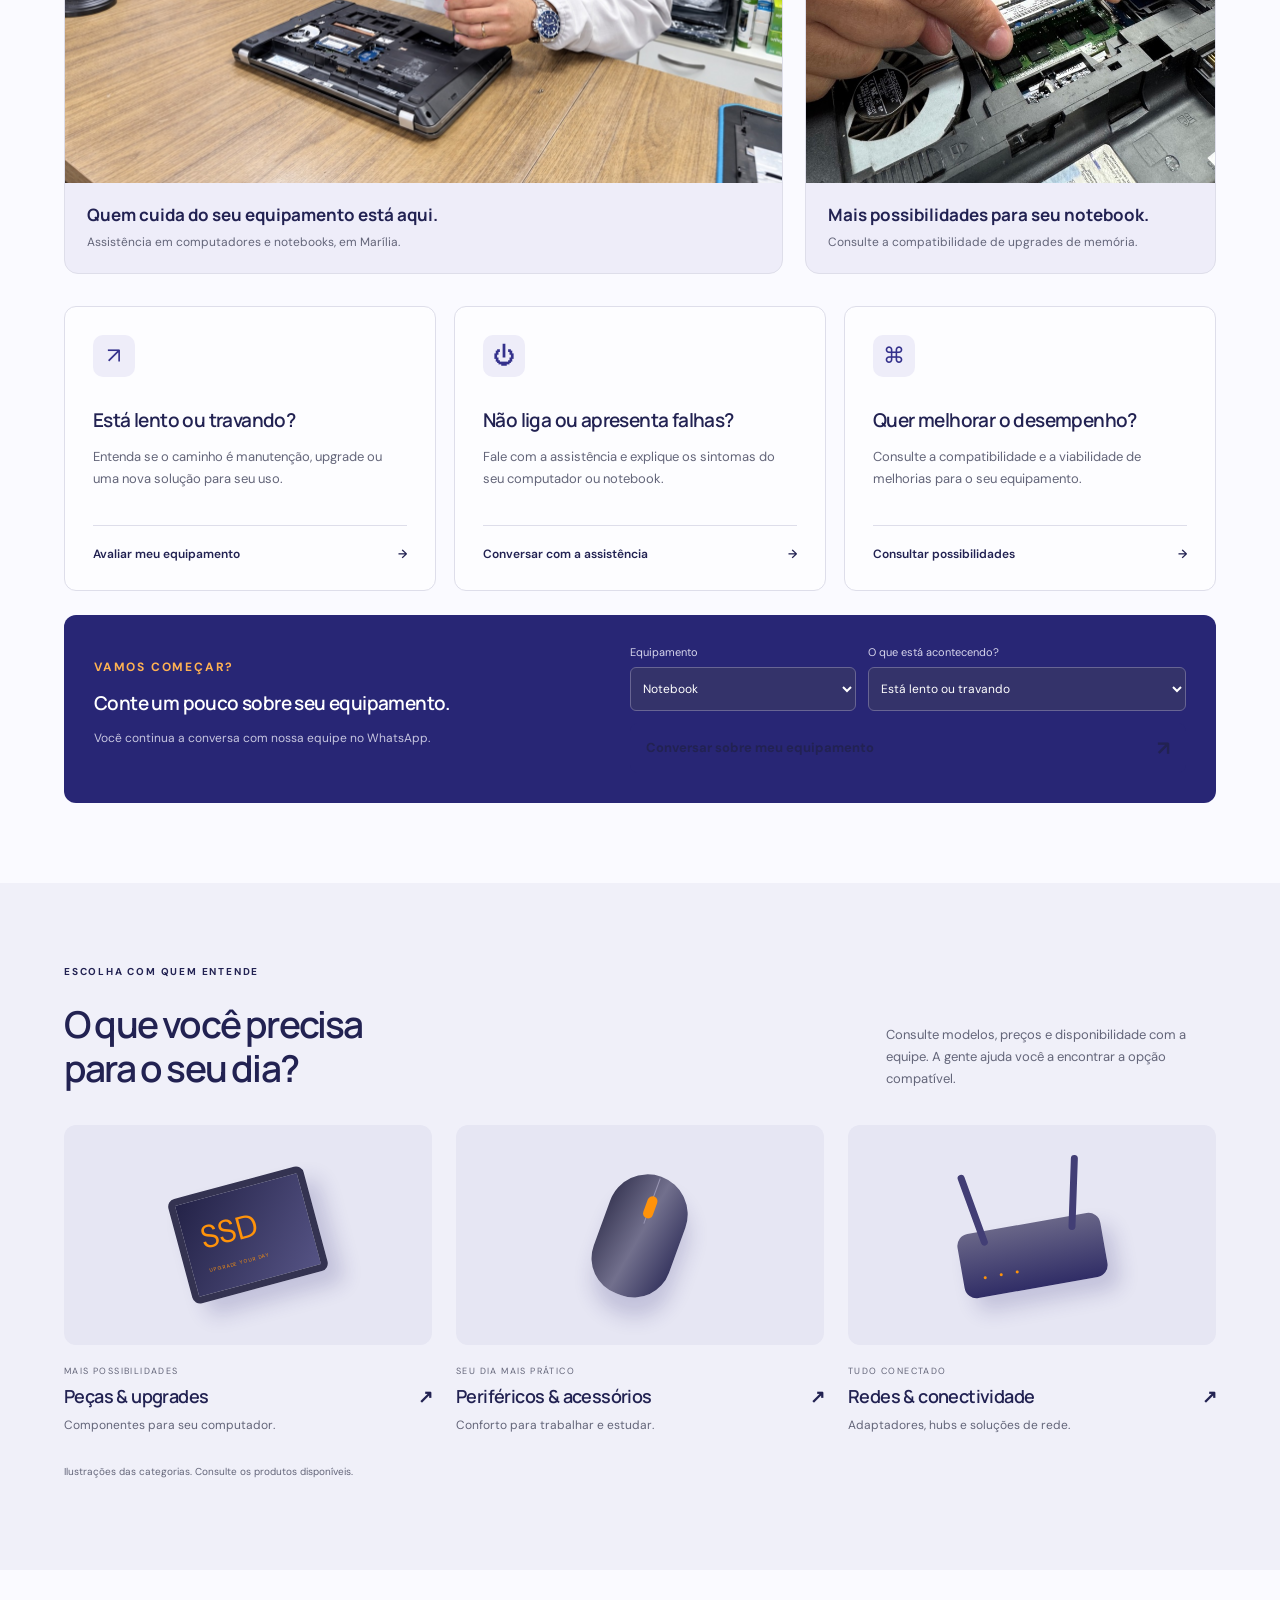
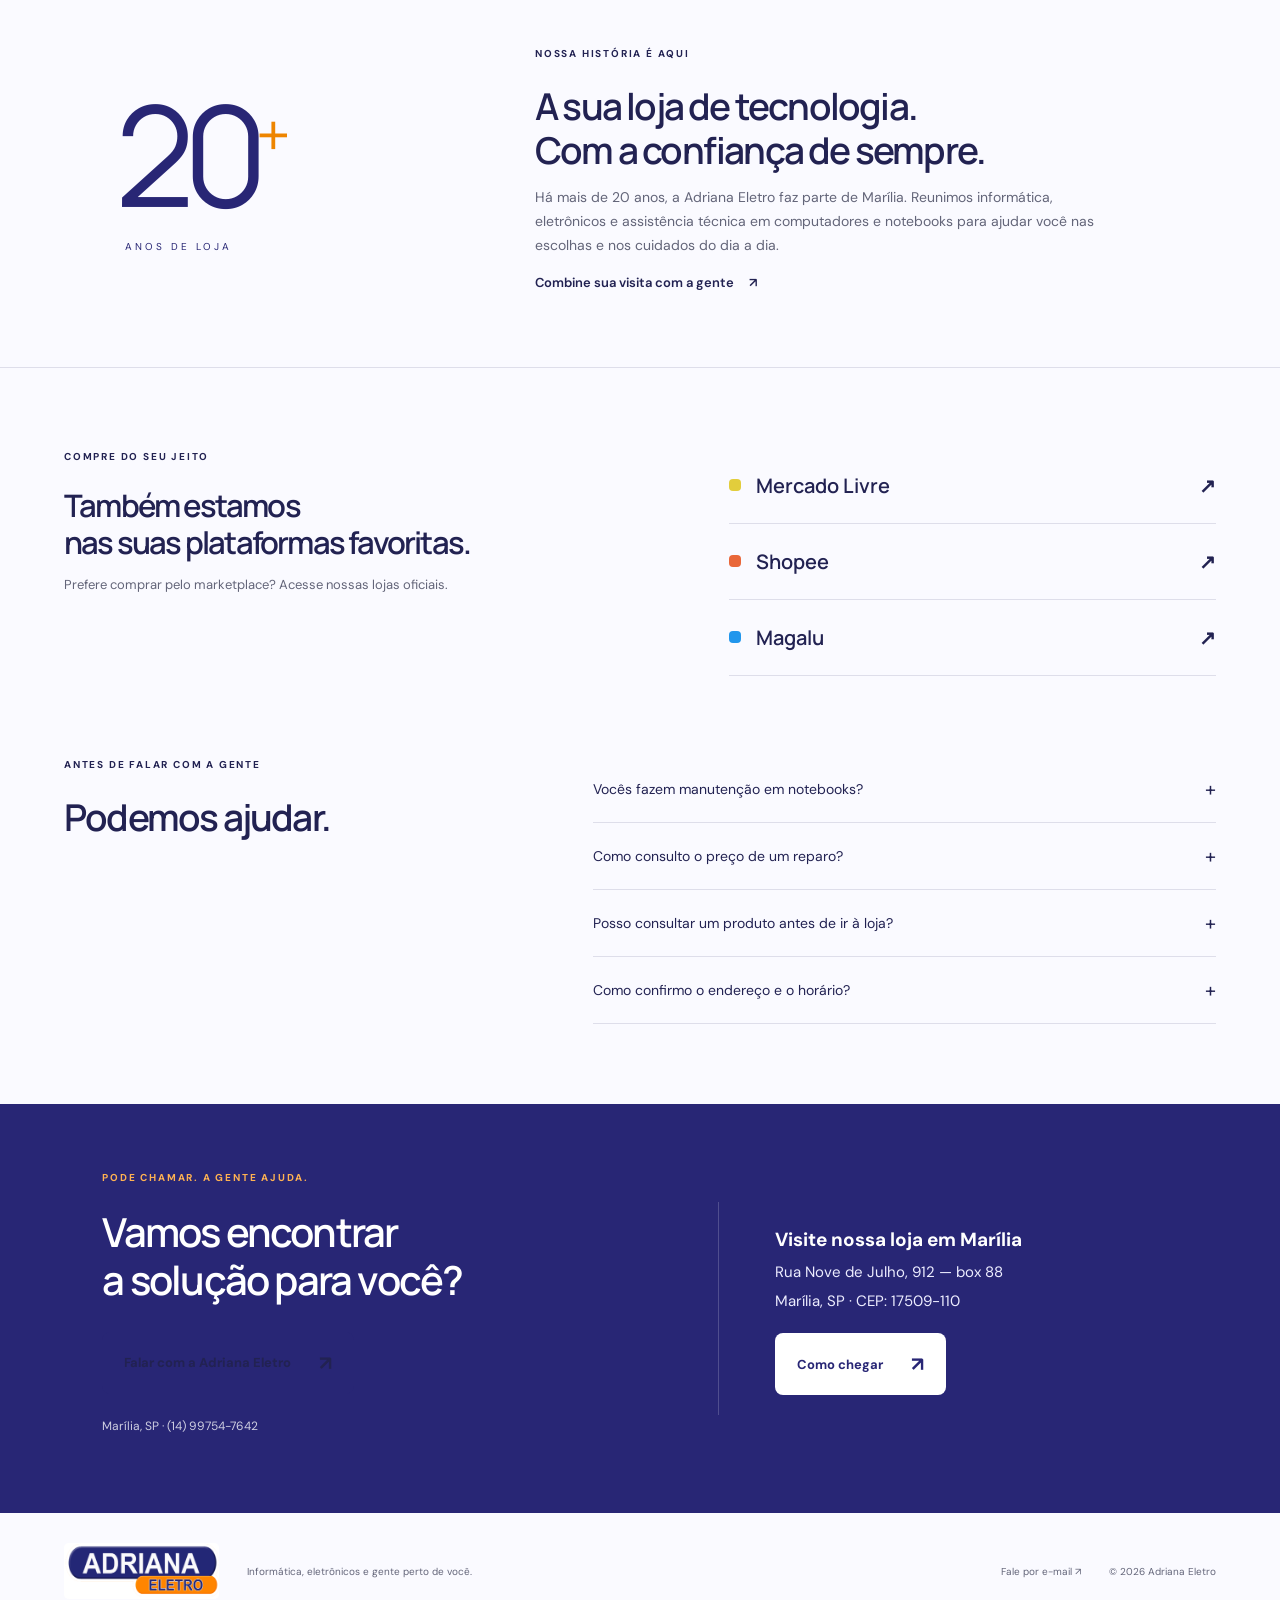
==== commit 8bad62bf: "Add more brands to marquee" ====
--- a/index.html
+++ b/index.html
@@ -66,7 +66,7 @@
 <header><a class="brand official-brand" href="#inicio" aria-label="Adriana Eletro início"><span class="logo-window"><img src="logo-oficial.png" alt="Adriana Eletro" width="3600" height="2025" decoding="async" fetchpriority="high"></span></a><nav aria-label="Menu principal"><a href="#assistencia">Assistência técnica</a><a href="#produtos">Produtos</a><a href="#sobre">Nossa história</a></nav><a class="button small dark" data-wa="Olá! Vim pelo site da Adriana Eletro e gostaria de atendimento.">Fale com a gente <span>↗</span></a></header>
 <main><section class="hero" id="inicio"><div class="hero-copy"><p class="eyebrow"><span class="dot"></span> SUA LOJA DE TECNOLOGIA EM MARÍLIA</p><h1>A tecnologia muda.<br>A confiança<br><em>continua aqui.</em></h1><p class="intro">Do acessório certo ao cuidado com seu notebook. Conte com quem está perto e entende do assunto.</p><div class="actions"><a class="button dark" href="#assistencia">Preciso de assistência <span>↗</span></a><a class="textlink" href="#produtos">Quero comprar <span>→</span></a></div><div class="hero-proof"><span class="proof-icon">✓</span><p><strong>Gente de verdade. Atendimento próximo.</strong><br>Mais de 20 anos fazendo parte de Marília.</p></div></div><div class="hero-art" role="img" aria-label="Ilustração de um notebook com elementos de tecnologia"><div class="art-grid"></div><div class="orb"></div><span class="art-label">TECNOLOGIA QUE CONECTA.</span><div class="laptop"><div class="screen"><div class="screen-top"><span>ADRIANA / ELETRO</span><span>● ● ●</span></div><div class="screen-design"><i></i><i></i><i></i></div><div class="screen-bottom">Seu próximo passo<br><b>começa aqui.</b></div></div><div class="keyboard"></div><div class="base"></div></div><div class="floating-tag tag-one"><span>↗</span><div>Seu equipamento.<br><strong>Novas possibilidades.</strong></div></div><div class="floating-tag tag-two"><span class="dot"></span> Compra com orientação</div><span class="art-footer">INFORMÁTICA / ELETRÔNICOS / ASSISTÊNCIA</span></div></section>
 <div class="benefits"><div><span>01</span>Assistência em computadores e notebooks</div><div><span>02</span>Ajuda para escolher o produto certo</div><div><span>03</span>Atendimento direto pelo WhatsApp</div></div>
-<section class="brand-strip" aria-labelledby="brand-strip-title"><div class="brand-strip-heading"><h2 id="brand-strip-title">Marcas que fazem parte do seu dia.</h2></div><div class="brand-marquee-window"><div class="brand-marquee-track" id="brand-marquee-track"><div class="brand-marquee-group"><div class="brand-marquee-item"><img src="images/brands/c3tech.png" alt="C3Tech" width="136" height="48" decoding="async"></div><div class="brand-marquee-item"><img src="images/brands/tplink.svg" alt="TP-Link" width="136" height="48" decoding="async"></div><div class="brand-marquee-item"><img src="images/brands/hp.svg" alt="HP" width="136" height="48" decoding="async"></div><div class="brand-marquee-item"><img src="images/brands/jbl.svg" alt="JBL" width="136" height="48" decoding="async"></div><div class="brand-marquee-item"><img src="images/brands/knup.webp" alt="Knup" width="136" height="48" decoding="async"></div><div class="brand-marquee-item"><img src="images/brands/hrebos.png" alt="Hrebos" width="136" height="48" decoding="async"></div><div class="brand-marquee-item"><img src="images/brands/acer.svg" alt="Acer" width="136" height="48" decoding="async"></div><div class="brand-marquee-item"><img src="images/brands/fortrek.png" alt="Fortrek" width="136" height="48" decoding="async"></div><div class="brand-marquee-item"><img src="images/brands/xiaomi.svg" alt="Xiaomi" width="136" height="48" decoding="async"></div><div class="brand-marquee-item"><img src="images/brands/amazon.svg" alt="Amazon" width="136" height="48" decoding="async"></div><div class="brand-marquee-item"><img src="images/brands/aquario.svg" alt="Aquário" width="136" height="48" decoding="async"></div><div class="brand-marquee-item"><img src="images/brands/proeletronic.png" alt="Pro Eletronic" width="136" height="48" decoding="async"></div></div><div class="brand-marquee-group" aria-hidden="true"><div class="brand-marquee-item"><img src="images/brands/c3tech.png" alt="" width="136" height="48" decoding="async"></div><div class="brand-marquee-item"><img src="images/brands/tplink.svg" alt="" width="136" height="48" decoding="async"></div><div class="brand-marquee-item"><img src="images/brands/hp.svg" alt="" width="136" height="48" decoding="async"></div><div class="brand-marquee-item"><img src="images/brands/jbl.svg" alt="" width="136" height="48" decoding="async"></div><div class="brand-marquee-item"><img src="images/brands/knup.webp" alt="" width="136" height="48" decoding="async"></div><div class="brand-marquee-item"><img src="images/brands/hrebos.png" alt="" width="136" height="48" decoding="async"></div><div class="brand-marquee-item"><img src="images/brands/acer.svg" alt="" width="136" height="48" decoding="async"></div><div class="brand-marquee-item"><img src="images/brands/fortrek.png" alt="" width="136" height="48" decoding="async"></div><div class="brand-marquee-item"><img src="images/brands/xiaomi.svg" alt="" width="136" height="48" decoding="async"></div><div class="brand-marquee-item"><img src="images/brands/amazon.svg" alt="" width="136" height="48" decoding="async"></div><div class="brand-marquee-item"><img src="images/brands/aquario.svg" alt="" width="136" height="48" decoding="async"></div><div class="brand-marquee-item"><img src="images/brands/proeletronic.png" alt="" width="136" height="48" decoding="async"></div></div></div></div></section>
+<section class="brand-strip" aria-labelledby="brand-strip-title"><div class="brand-strip-heading"><h2 id="brand-strip-title">Marcas que fazem parte do seu dia.</h2></div><div class="brand-marquee-window"><div class="brand-marquee-track" id="brand-marquee-track"><div class="brand-marquee-group"><div class="brand-marquee-item"><img src="images/brands/c3tech.png" alt="C3Tech" width="136" height="48" decoding="async"></div><div class="brand-marquee-item"><img src="images/brands/tplink.svg" alt="TP-Link" width="136" height="48" decoding="async"></div><div class="brand-marquee-item"><img src="images/brands/hp.svg" alt="HP" width="136" height="48" decoding="async"></div><div class="brand-marquee-item"><img src="images/brands/jbl.svg" alt="JBL" width="136" height="48" decoding="async"></div><div class="brand-marquee-item"><img src="images/brands/knup.webp" alt="Knup" width="136" height="48" decoding="async"></div><div class="brand-marquee-item"><img src="images/brands/hrebos.png" alt="Hrebos" width="136" height="48" decoding="async"></div><div class="brand-marquee-item"><img src="images/brands/acer.svg" alt="Acer" width="136" height="48" decoding="async"></div><div class="brand-marquee-item"><img src="images/brands/fortrek.png" alt="Fortrek" width="136" height="48" decoding="async"></div><div class="brand-marquee-item"><img src="images/brands/xiaomi.svg" alt="Xiaomi" width="136" height="48" decoding="async"></div><div class="brand-marquee-item"><img src="images/brands/amazon.svg" alt="Amazon" width="136" height="48" decoding="async"></div><div class="brand-marquee-item"><img src="images/brands/aquario.svg" alt="Aquário" width="136" height="48" decoding="async"></div><div class="brand-marquee-item"><img src="images/brands/proeletronic.png" alt="Pro Eletronic" width="136" height="48" decoding="async"></div><div class="brand-marquee-item"><img src="images/brands/logitech.svg" alt="Logitech" width="136" height="48" decoding="async"></div><div class="brand-marquee-item"><img src="images/brands/sandisk.svg" alt="SanDisk" width="136" height="48" decoding="async"></div><div class="brand-marquee-item"><img src="images/brands/kingston.svg" alt="Kingston" width="136" height="48" decoding="async"></div></div><div class="brand-marquee-group" aria-hidden="true"><div class="brand-marquee-item"><img src="images/brands/c3tech.png" alt="" width="136" height="48" decoding="async"></div><div class="brand-marquee-item"><img src="images/brands/tplink.svg" alt="" width="136" height="48" decoding="async"></div><div class="brand-marquee-item"><img src="images/brands/hp.svg" alt="" width="136" height="48" decoding="async"></div><div class="brand-marquee-item"><img src="images/brands/jbl.svg" alt="" width="136" height="48" decoding="async"></div><div class="brand-marquee-item"><img src="images/brands/knup.webp" alt="" width="136" height="48" decoding="async"></div><div class="brand-marquee-item"><img src="images/brands/hrebos.png" alt="" width="136" height="48" decoding="async"></div><div class="brand-marquee-item"><img src="images/brands/acer.svg" alt="" width="136" height="48" decoding="async"></div><div class="brand-marquee-item"><img src="images/brands/fortrek.png" alt="" width="136" height="48" decoding="async"></div><div class="brand-marquee-item"><img src="images/brands/xiaomi.svg" alt="" width="136" height="48" decoding="async"></div><div class="brand-marquee-item"><img src="images/brands/amazon.svg" alt="" width="136" height="48" decoding="async"></div><div class="brand-marquee-item"><img src="images/brands/aquario.svg" alt="" width="136" height="48" decoding="async"></div><div class="brand-marquee-item"><img src="images/brands/proeletronic.png" alt="" width="136" height="48" decoding="async"></div><div class="brand-marquee-item"><img src="images/brands/logitech.svg" alt="" width="136" height="48" decoding="async"></div><div class="brand-marquee-item"><img src="images/brands/sandisk.svg" alt="" width="136" height="48" decoding="async"></div><div class="brand-marquee-item"><img src="images/brands/kingston.svg" alt="" width="136" height="48" decoding="async"></div></div></div></div></section>
 <section id="assistencia" class="section assistance"><div class="section-heading"><div><p class="eyebrow">CUIDADO COM O QUE CONECTA VOCÊ</p><h2>Seu computador precisa<br>de uma atenção?</h2></div><p>Conte o que está acontecendo. Nossa equipe orienta você sobre a avaliação e os próximos passos.</p></div><div class="workshop-photos"><figure class="workshop-main"><img src="images/assistencia-equipe.jpg" alt="Trabalho de manutenção em notebook na bancada da Adriana Eletro, com a equipe na loja" width="1440" height="1080" loading="lazy" decoding="async"><figcaption><strong>Quem cuida do seu equipamento está aqui.</strong><span>Assistência em computadores e notebooks, em Marília.</span></figcaption></figure><figure class="workshop-detail"><img src="images/upgrade-memoria.jpg" alt="Detalhe das mãos manuseando um módulo de memória RAM em um notebook aberto" width="750" height="1000" loading="lazy" decoding="async"><figcaption><strong>Mais possibilidades para seu notebook.</strong><span>Consulte a compatibilidade de upgrades de memória.</span></figcaption></figure></div><div class="service-grid"><article><span class="service-icon">↗</span><h3>Está lento ou travando?</h3><p>Entenda se o caminho é manutenção, upgrade ou uma nova solução para seu uso.</p><a data-problem="Está lento ou travando">Avaliar meu equipamento <span>→</span></a></article><article><span class="service-icon">⏻</span><h3>Não liga ou apresenta falhas?</h3><p>Fale com a assistência e explique os sintomas do seu computador ou notebook.</p><a data-problem="Não liga ou apresenta falhas">Conversar com a assistência <span>→</span></a></article><article><span class="service-icon">⌘</span><h3>Quer melhorar o desempenho?</h3><p>Consulte a compatibilidade e a viabilidade de melhorias para o seu equipamento.</p><a data-problem="Quero melhorar o desempenho">Consultar possibilidades <span>→</span></a></article></div><div class="help-panel"><div><p class="eyebrow">VAMOS COMEÇAR?</p><h3>Conte um pouco sobre seu equipamento.</h3><p>Você continua a conversa com nossa equipe no WhatsApp.</p></div><form id="help-form"><div class="form-row"><label>Equipamento<select id="device"><option>Notebook</option><option>Computador de mesa</option></select></label><label>O que está acontecendo?<select id="problem"><option>Está lento ou travando</option><option>Não liga ou apresenta falhas</option><option>Quero melhorar o desempenho</option><option>Outro problema</option></select></label></div><button class="button lime" type="submit">Conversar sobre meu equipamento <span>↗</span></button></form></div></section>
 <section class="section products" id="produtos"><div class="section-heading"><div><p class="eyebrow">ESCOLHA COM QUEM ENTENDE</p><h2>O que você precisa<br>para o seu dia?</h2></div><p>Consulte modelos, preços e disponibilidade com a equipe. A gente ajuda você a encontrar a opção compatível.</p></div><div class="product-grid"><a data-wa="Olá! Gostaria de consultar peças e upgrades disponíveis na Adriana Eletro." class="product-card"><div class="product-art"><div class="chip">SSD<span>UPGRADE YOUR DAY</span></div></div><div><small>MAIS POSSIBILIDADES</small><h3>Peças & upgrades <span>↗</span></h3><p>Componentes para seu computador.</p></div></a><a data-wa="Olá! Gostaria de consultar periféricos e acessórios na Adriana Eletro." class="product-card"><div class="product-art"><div class="mouse"><i></i></div><div class="mouse-shadow"></div></div><div><small>SEU DIA MAIS PRÁTICO</small><h3>Periféricos & acessórios <span>↗</span></h3><p>Conforto para trabalhar e estudar.</p></div></a><a data-wa="Olá! Gostaria de consultar produtos de conectividade na Adriana Eletro." class="product-card"><div class="product-art"><div class="router"><i></i><i></i><b>● ● ●</b></div></div><div><small>TUDO CONECTADO</small><h3>Redes & conectividade <span>↗</span></h3><p>Adaptadores, hubs e soluções de rede.</p></div></a></div><p class="caption">Ilustrações das categorias. Consulte os produtos disponíveis.</p></section>
 <section class="story" id="sobre"><div class="story-number">20<span>+</span><small>ANOS DE LOJA</small></div><div><p class="eyebrow">NOSSA HISTÓRIA É AQUI</p><h2>A sua loja de tecnologia.<br>Com a confiança de sempre.</h2><p>Há mais de 20 anos, a Adriana Eletro faz parte de Marília. Reunimos informática, eletrônicos e assistência técnica em computadores e notebooks para ajudar você nas escolhas e nos cuidados do dia a dia.</p><a class="textlink" data-wa="Olá! Gostaria de saber como chegar à Adriana Eletro e confirmar o horário de atendimento.">Combine sua visita com a gente <span>↗</span></a></div></section>
--- a/style.css
+++ b/style.css
@@ -30,12 +30,13 @@
 .brand-strip-heading{margin:0 5% 20px}
 .brand-strip h2{font-family:'DM Sans',sans-serif;font-size:11px;font-weight:700;letter-spacing:1.7px;text-transform:uppercase;line-height:1.5}
 .brand-marquee-window{overflow:hidden;mask-image:linear-gradient(to right,transparent,#000 5%,#000 95%,transparent)}
-.brand-marquee-track{display:flex;width:max-content;animation:brand-marquee 48s linear infinite}
-.brand-marquee-group{display:flex;flex-shrink:0;align-items:center}
-.brand-marquee-item{display:flex;align-items:center;justify-content:center;width:184px;height:72px;flex-shrink:0;padding:12px 24px}
+.brand-marquee-track{display:flex;gap:0;width:max-content;animation:brand-marquee 58s linear infinite}
+.brand-marquee-group{display:flex;flex-shrink:0;align-items:center;gap:0}
+.brand-marquee-item{display:flex;align-items:center;justify-content:center;width:164px;height:72px;flex-shrink:0;padding:12px 14px}
 .brand-marquee-item img{display:block;width:136px;height:48px;object-fit:contain;filter:grayscale(1);opacity:.8}
 .brand-marquee-item img[src$="acer.svg"],.brand-marquee-item img[src$="amazon.svg"]{transform:scale(1.45)}
+.brand-marquee-item img[src$="logitech.svg"],.brand-marquee-item img[src$="sandisk.svg"],.brand-marquee-item img[src$="kingston.svg"]{transform:scale(1.15)}
 .brand-strip:hover .brand-marquee-track{animation-play-state:paused}
 @keyframes brand-marquee{to{transform:translateX(-50%)}}
-@media(max-width:720px){.brand-strip{padding:22px 0}.brand-strip h2{max-width:230px;font-size:10px}.brand-marquee-item{width:152px;height:64px;padding:10px 22px}.brand-marquee-item img{width:108px;height:42px}}
+@media(max-width:720px){.brand-strip{padding:22px 0}.brand-strip h2{max-width:230px;font-size:10px}.brand-marquee-item{width:132px;height:64px;padding:10px 12px}.brand-marquee-item img{width:108px;height:42px}}
 @media(prefers-reduced-motion:reduce){.brand-marquee-track{animation:none;width:100%}.brand-marquee-group{flex-wrap:wrap;justify-content:center;width:100%}.brand-marquee-group[aria-hidden="true"]{display:none}.brand-marquee-window{mask-image:none}}
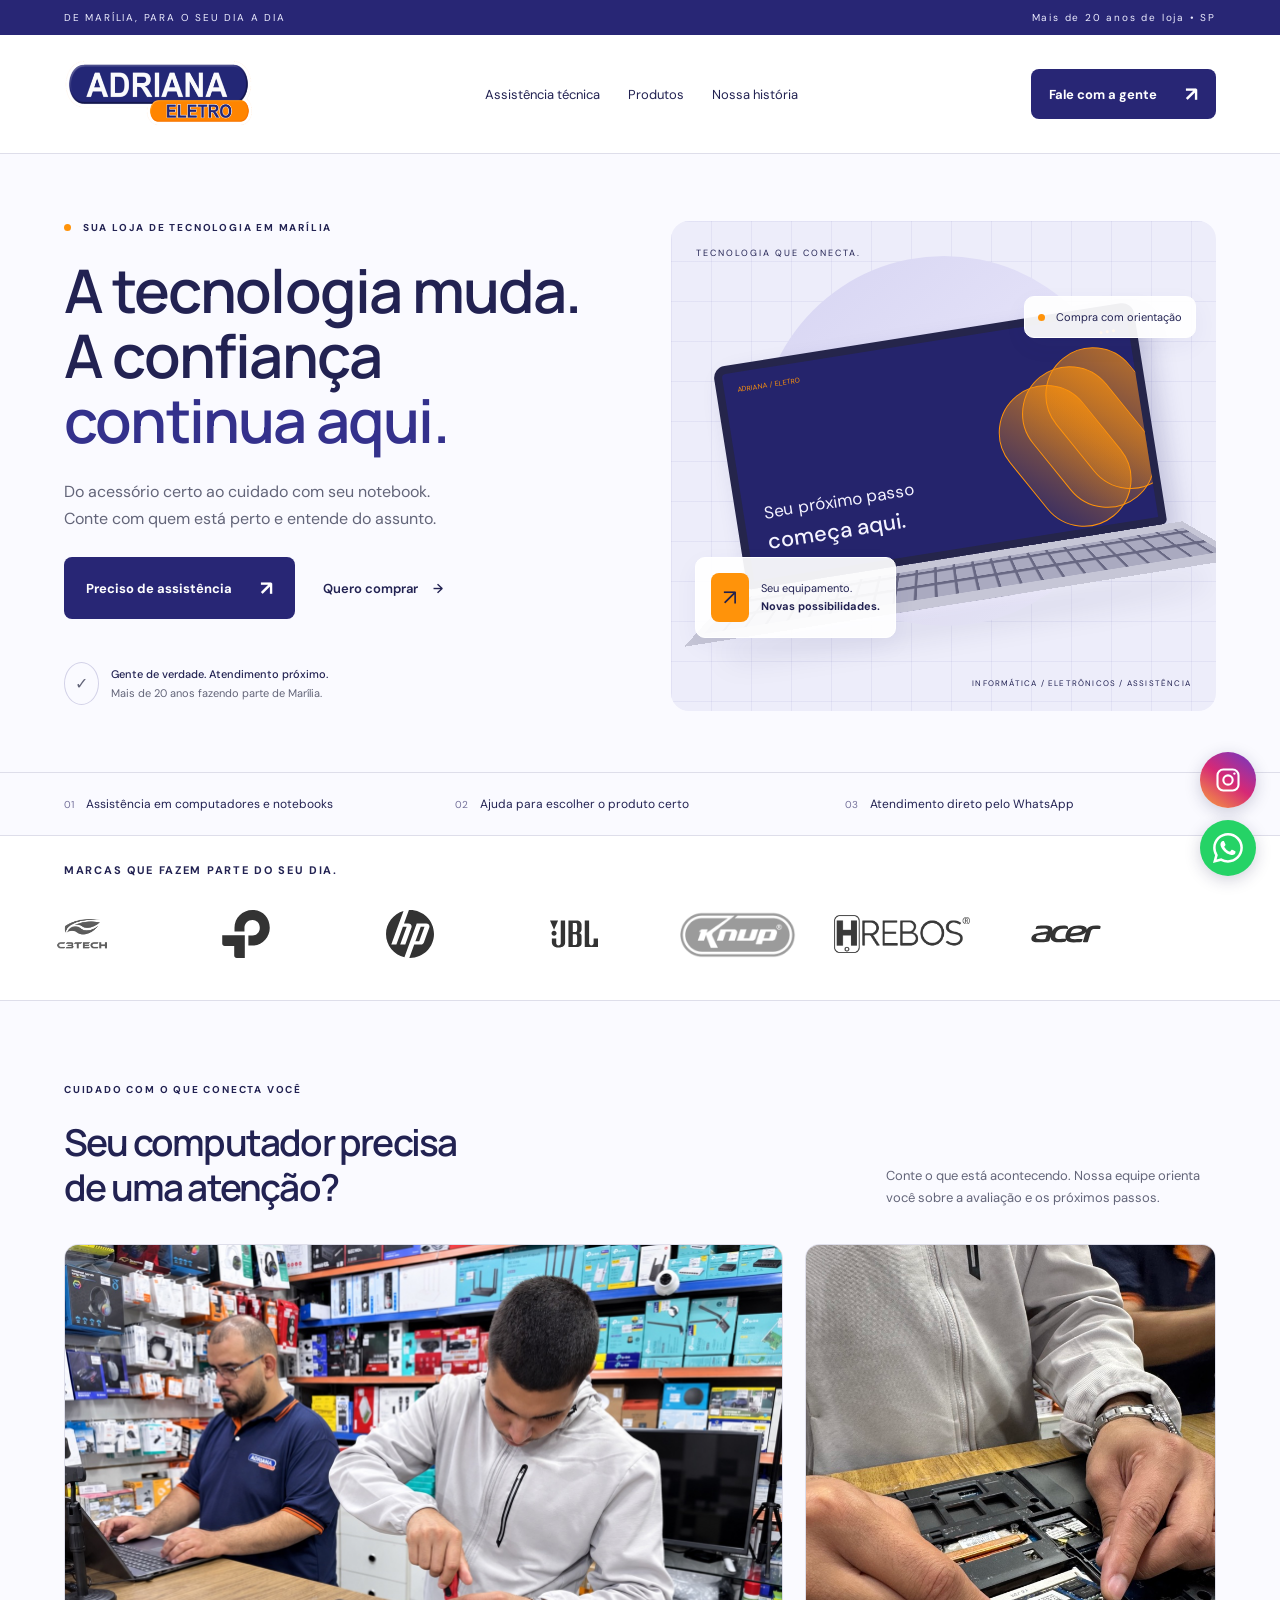
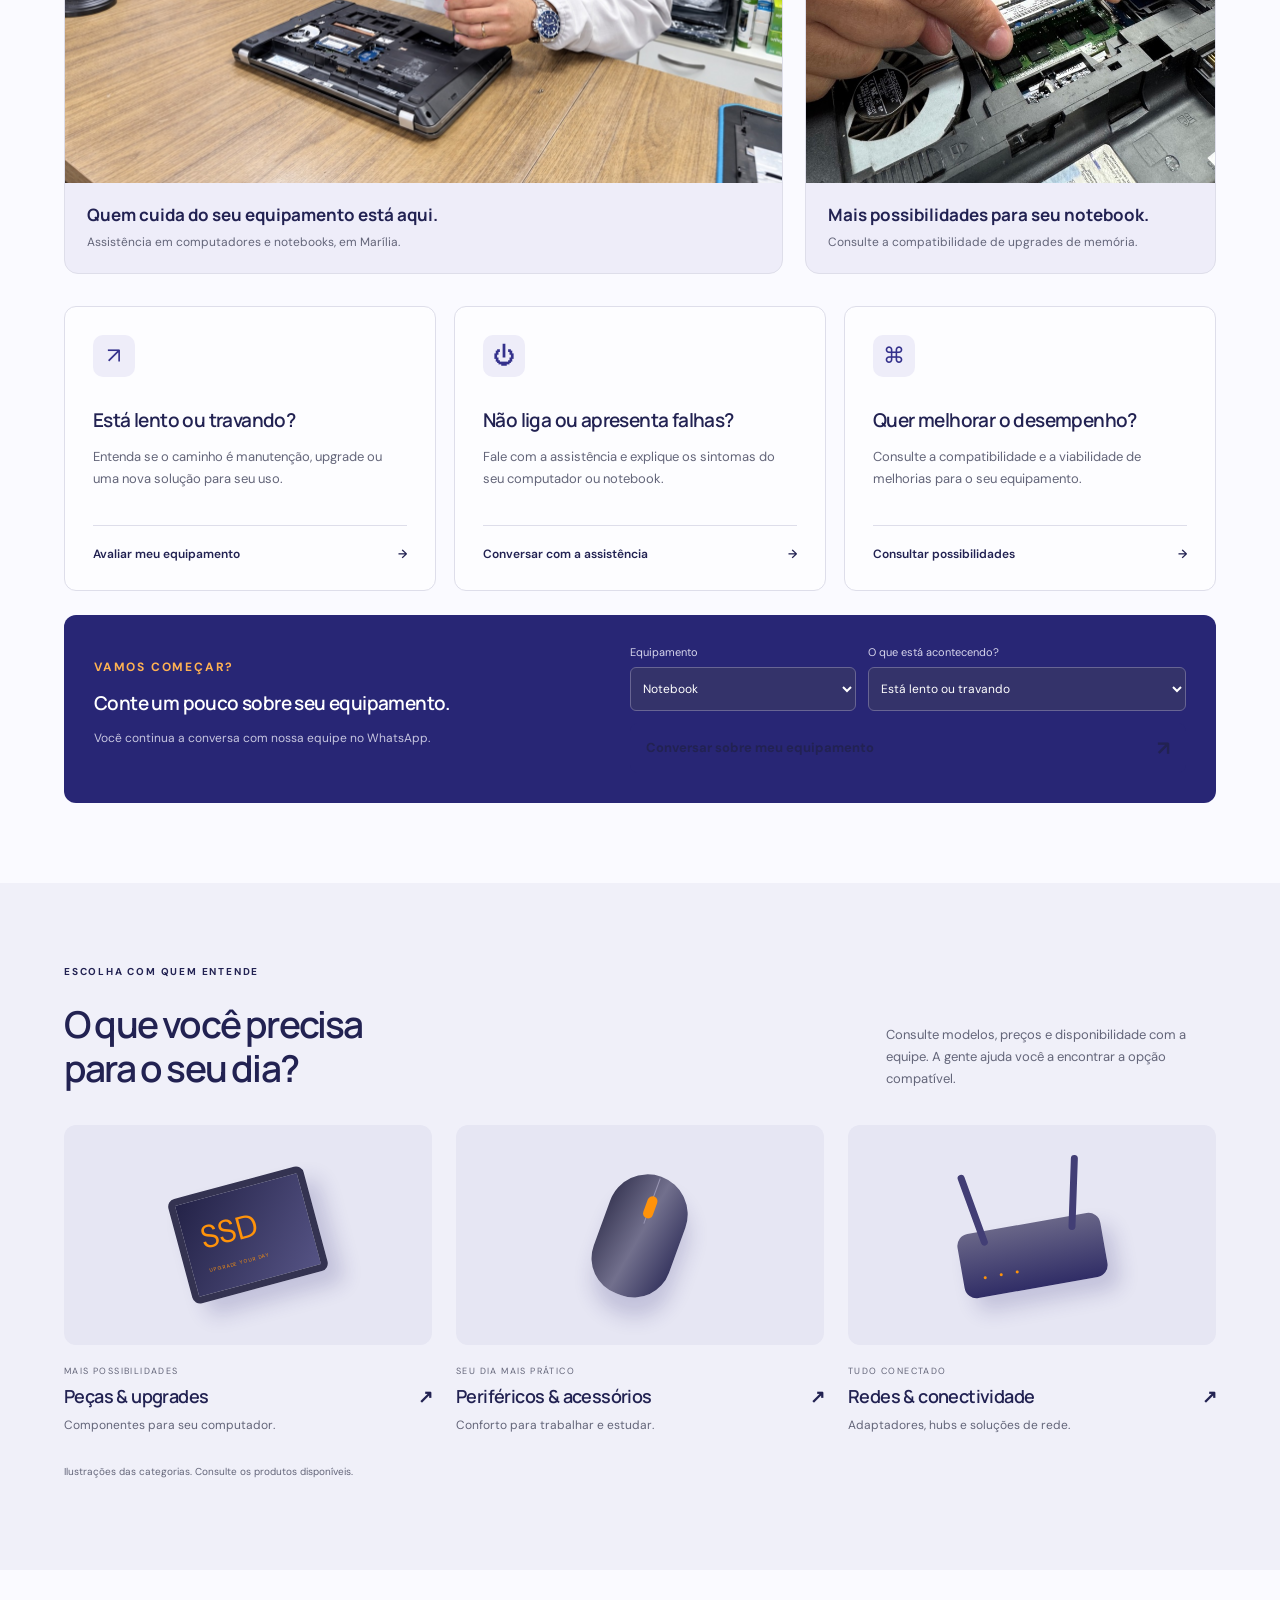
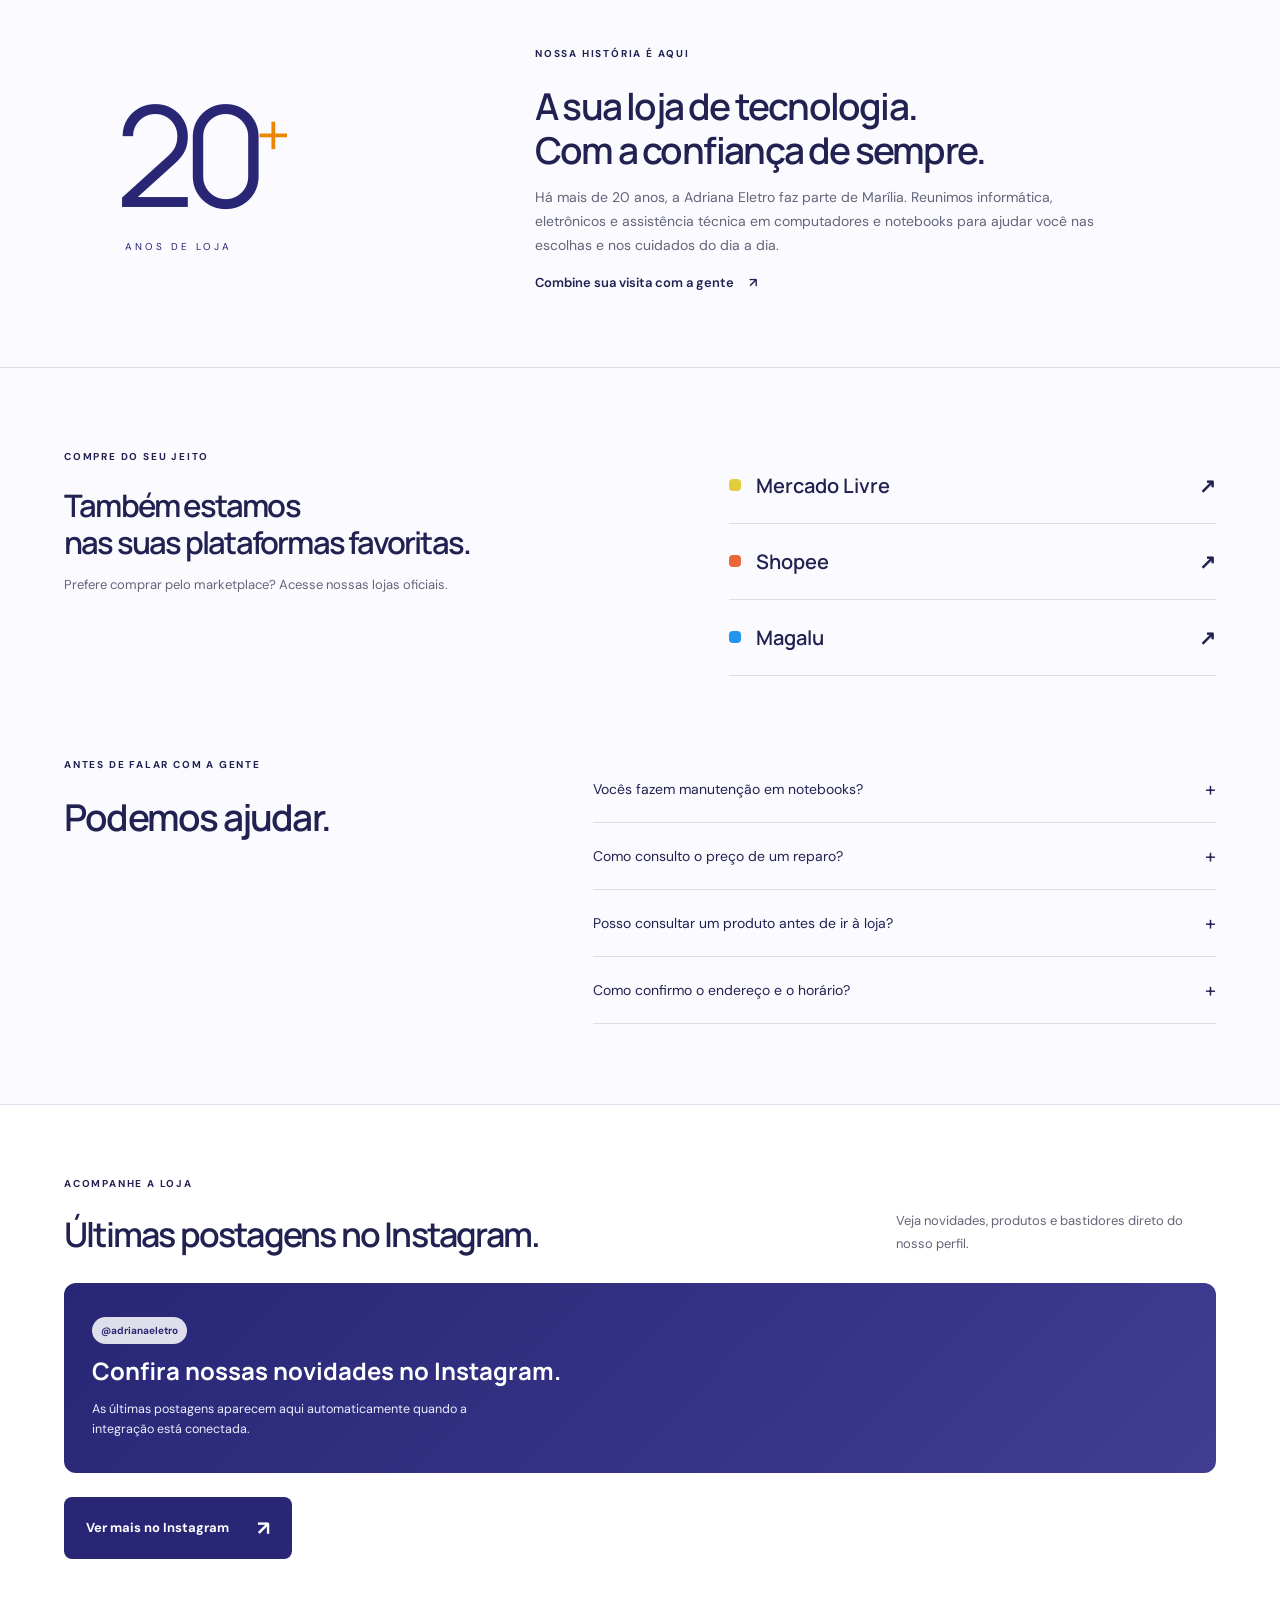
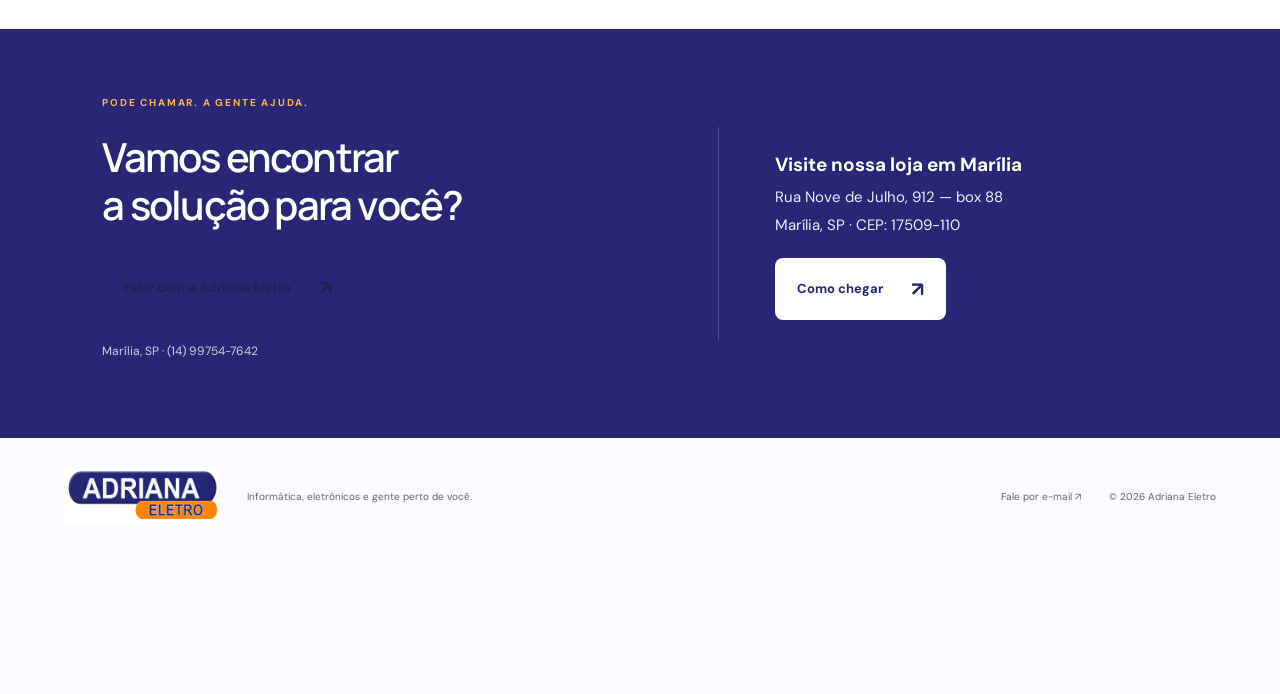
==== commit 1dfac665: "Add Instagram feed section" ====
--- a/index.html
+++ b/index.html
@@ -72,6 +72,7 @@
 <section class="story" id="sobre"><div class="story-number">20<span>+</span><small>ANOS DE LOJA</small></div><div><p class="eyebrow">NOSSA HISTÓRIA É AQUI</p><h2>A sua loja de tecnologia.<br>Com a confiança de sempre.</h2><p>Há mais de 20 anos, a Adriana Eletro faz parte de Marília. Reunimos informática, eletrônicos e assistência técnica em computadores e notebooks para ajudar você nas escolhas e nos cuidados do dia a dia.</p><a class="textlink" data-wa="Olá! Gostaria de saber como chegar à Adriana Eletro e confirmar o horário de atendimento.">Combine sua visita com a gente <span>↗</span></a></div></section>
 <section class="section marketplace"><div><p class="eyebrow">COMPRE DO SEU JEITO</p><h2>Também estamos<br>nas suas plataformas favoritas.</h2><p>Prefere comprar pelo marketplace? Acesse nossas lojas oficiais.</p></div><div class="marketlinks"><a href="https://lista.mercadolivre.com.br/_CustId_1123150487?item_id=MLB2901846389&amp;category_id=MLB63312&amp;seller_id=1123150487&amp;client=recoview-selleritems&amp;recos_listing=true#origin=upp&amp;component=sellerData&amp;typeSeller=classic" target="_blank" rel="noopener noreferrer"><span class="market-dot yellow"></span>Mercado Livre <span>↗</span></a><a href="https://shopee.com.br/shop/340494561" target="_blank" rel="noopener noreferrer"><span class="market-dot orange"></span>Shopee <span>↗</span></a><a href="https://www.magazineluiza.com.br/lojista/adrianaeletromarilia/" target="_blank" rel="noopener noreferrer"><span class="market-dot blue"></span>Magalu <span>↗</span></a></div></section>
 <section class="section faq"><div><p class="eyebrow">ANTES DE FALAR COM A GENTE</p><h2>Podemos ajudar.</h2></div><div><details><summary>Vocês fazem manutenção em notebooks?<span>+</span></summary><p>Sim. Oferecemos assistência técnica em computadores e notebooks. Conte o problema pelo WhatsApp para receber orientação sobre a avaliação.</p></details><details><summary>Como consulto o preço de um reparo?<span>+</span></summary><p>O valor depende do problema e da avaliação do equipamento. Fale com a equipe para consultar as condições de diagnóstico e orçamento.</p></details><details><summary>Posso consultar um produto antes de ir à loja?<span>+</span></summary><p>Sim. Envie o nome do produto ou o modelo do equipamento pelo WhatsApp. A equipe confirma as opções, os preços e a disponibilidade.</p></details><details><summary>Como confirmo o endereço e o horário?<span>+</span></summary><p>Estamos na Rua Nove de Julho, 912 — box 88, Marília, SP, CEP: 17509-110. Confirme o horário de atendimento pelo WhatsApp (14) 99754-7642.</p></details></div></section>
+<section class="instagram-feed" aria-labelledby="instagram-title"><div class="instagram-heading"><div><p class="eyebrow">ACOMPANHE A LOJA</p><h2 id="instagram-title">Últimas postagens no Instagram.</h2></div><p>Veja novidades, produtos e bastidores direto do nosso perfil.</p></div><div class="instagram-grid" data-instagram-feed aria-live="polite"><a class="instagram-card instagram-card--fallback" href="https://www.instagram.com/adrianaeletro/" target="_blank" rel="noopener noreferrer"><span>@adrianaeletro</span><strong>Confira nossas novidades no Instagram.</strong><small>As últimas postagens aparecem aqui automaticamente quando a integração está conectada.</small></a></div><a class="button dark instagram-button" href="https://www.instagram.com/adrianaeletro/" target="_blank" rel="noopener noreferrer">Ver mais no Instagram <span>↗</span></a></section>
 <section class="contact"><div class="contact-main"><p class="eyebrow">PODE CHAMAR. A GENTE AJUDA.</p><h2>Vamos encontrar<br>a solução para você?</h2><a class="button lime" data-wa="Olá! Vim pelo site da Adriana Eletro e gostaria de atendimento.">Falar com a Adriana Eletro <span>↗</span></a><p>Marília, SP · (14) 99754-7642</p></div><div class="store-address" id="localizacao"><address><strong>Visite nossa loja em Marília</strong><br>Rua Nove de Julho, 912 — box 88<br>Marília, SP · CEP: 17509-110</address><a class="button directions" href="https://www.google.com/maps/dir/?api=1&amp;destination=Rua+Nove+de+Julho%2C+912%2C+box+88%2C+Mar%C3%ADlia%2C+SP%2C+17509-110" target="_blank" rel="noopener noreferrer" aria-label="Como chegar à Adriana Eletro no Google Maps">Como chegar <span aria-hidden="true">↗</span></a></div></section></main><footer><a class="brand official-brand" href="#inicio" aria-label="Adriana Eletro início"><span class="logo-window"><img src="logo-oficial.png" alt="Adriana Eletro" width="3600" height="2025" loading="lazy" decoding="async"></span></a><p>Informática, eletrônicos e gente perto de você.</p><a href="mailto:eletronicos.marilia@hotmail.com">Fale por e-mail ↗</a><small>© <span id="year">2026</span> Adriana Eletro</small></footer>
 <div class="floating-social" role="group" aria-label="Redes sociais e contato"><a class="social-float social-float--instagram" href="https://www.instagram.com/adrianaeletro/" target="_blank" rel="noopener noreferrer" aria-label="Instagram da Adriana Eletro (abre em nova aba)" title="Instagram da Adriana Eletro"><svg viewBox="0 0 24 24" width="28" height="28" fill="none" stroke="currentColor" stroke-width="1.8" stroke-linecap="round" stroke-linejoin="round" aria-hidden="true"><rect x="3" y="3" width="18" height="18" rx="5"/><circle cx="12" cy="12" r="4"/><circle cx="17.5" cy="6.5" r="1" fill="currentColor" stroke="none"/></svg></a><a class="social-float social-float--whatsapp" href="https://wa.me/5514997547642?text=Ol%C3%A1%21%20Vim%20pelo%20site%20da%20Adriana%20Eletro%20e%20gostaria%20de%20atendimento." target="_blank" rel="noopener noreferrer" aria-label="Falar com a Adriana Eletro no WhatsApp (abre em nova aba)" title="Falar com a Adriana Eletro no WhatsApp"><svg xmlns="http://www.w3.org/2000/svg" width="30" height="30" fill="currentColor" aria-hidden="true" viewBox="0 0 16 16">
   <path d="M13.601 2.326A7.85 7.85 0 0 0 7.994 0C3.627 0 .068 3.558.064 7.926c0 1.399.366 2.76 1.057 3.965L0 16l4.204-1.102a7.9 7.9 0 0 0 3.79.965h.004c4.368 0 7.926-3.558 7.93-7.93A7.9 7.9 0 0 0 13.6 2.326zM7.994 14.521a6.6 6.6 0 0 1-3.356-.92l-.24-.144-2.494.654.666-2.433-.156-.251a6.56 6.56 0 0 1-1.007-3.505c0-3.626 2.957-6.584 6.591-6.584a6.56 6.56 0 0 1 4.66 1.931 6.56 6.56 0 0 1 1.928 4.66c-.004 3.639-2.961 6.592-6.592 6.592m3.615-4.934c-.197-.099-1.17-.578-1.353-.646-.182-.065-.315-.099-.445.099-.133.197-.513.646-.627.775-.114.133-.232.148-.43.05-.197-.1-.836-.308-1.592-.985-.59-.525-.985-1.175-1.103-1.372-.114-.198-.011-.304.088-.403.087-.088.197-.232.296-.346.1-.114.133-.198.198-.33.065-.134.034-.248-.015-.347-.05-.099-.445-1.076-.612-1.47-.16-.389-.323-.335-.445-.34-.114-.007-.247-.007-.38-.007a.73.73 0 0 0-.529.247c-.182.198-.691.677-.691 1.654s.71 1.916.81 2.049c.098.133 1.394 2.132 3.383 2.992.47.205.84.326 1.129.418.475.152.904.129 1.246.08.38-.058 1.171-.48 1.338-.943.164-.464.164-.86.114-.943-.049-.084-.182-.133-.38-.232"/>
--- a/style.css
+++ b/style.css
@@ -40,3 +40,24 @@
 @keyframes brand-marquee{to{transform:translateX(-50%)}}
 @media(max-width:720px){.brand-strip{padding:22px 0}.brand-strip h2{max-width:230px;font-size:10px}.brand-marquee-item{width:132px;height:64px;padding:10px 12px}.brand-marquee-item img{width:108px;height:42px}}
 @media(prefers-reduced-motion:reduce){.brand-marquee-track{animation:none;width:100%}.brand-marquee-group{flex-wrap:wrap;justify-content:center;width:100%}.brand-marquee-group[aria-hidden="true"]{display:none}.brand-marquee-window{mask-image:none}}
+
+.instagram-feed{padding:70px 5%;background:#fff;border-top:1px solid var(--line)}
+.instagram-heading{display:flex;justify-content:space-between;gap:40px;align-items:end;margin-bottom:28px}
+.instagram-heading h2{font-size:34px}
+.instagram-heading>p{max-width:320px;margin:0;color:var(--muted);font-size:13px}
+.instagram-grid{display:grid;grid-template-columns:repeat(5,1fr);gap:14px}
+.instagram-card{position:relative;display:flex;flex-direction:column;justify-content:space-between;min-height:260px;overflow:hidden;border-radius:12px;background:#eeedf9;color:white;isolation:isolate}
+.instagram-card:before{content:'';position:absolute;inset:0;background:linear-gradient(180deg,#22225205 15%,#222252d9 100%);z-index:1}
+.instagram-card img{position:absolute;inset:0;width:100%;height:100%;object-fit:cover;transition:transform .25s}
+.instagram-card:hover img{transform:scale(1.05)}
+.instagram-card span,.instagram-card strong,.instagram-card small{position:relative;z-index:2}
+.instagram-card span{align-self:flex-start;margin:14px;padding:7px 9px;border-radius:999px;background:#ffffffd9;color:#282675;font-size:10px;font-weight:700}
+.instagram-card strong{align-self:flex-end;margin:0 14px 16px;font-size:13px;line-height:1.45}
+.instagram-card--fallback{grid-column:span 5;display:grid;align-content:center;gap:10px;min-height:190px;padding:28px;background:linear-gradient(135deg,#282675,#403d93);color:white}
+.instagram-card--fallback:before{display:none}
+.instagram-card--fallback span{margin:0;width:max-content;color:#282675}
+.instagram-card--fallback strong{margin:0;font-family:Manrope,sans-serif;font-size:24px}
+.instagram-card--fallback small{max-width:420px;color:#ededff;line-height:1.6}
+.instagram-button{margin-top:24px}
+@media(max-width:1050px){.instagram-grid{grid-template-columns:repeat(3,1fr)}.instagram-card--fallback{grid-column:span 3}}
+@media(max-width:720px){.instagram-feed{padding:45px 5%}.instagram-heading{display:block}.instagram-heading h2{font-size:30px}.instagram-heading>p{margin-top:16px;max-width:none}.instagram-grid{grid-template-columns:1fr 1fr;gap:12px}.instagram-card{min-height:210px}.instagram-card--fallback{grid-column:span 2}.instagram-card--fallback strong{font-size:21px}.instagram-button{width:100%}}
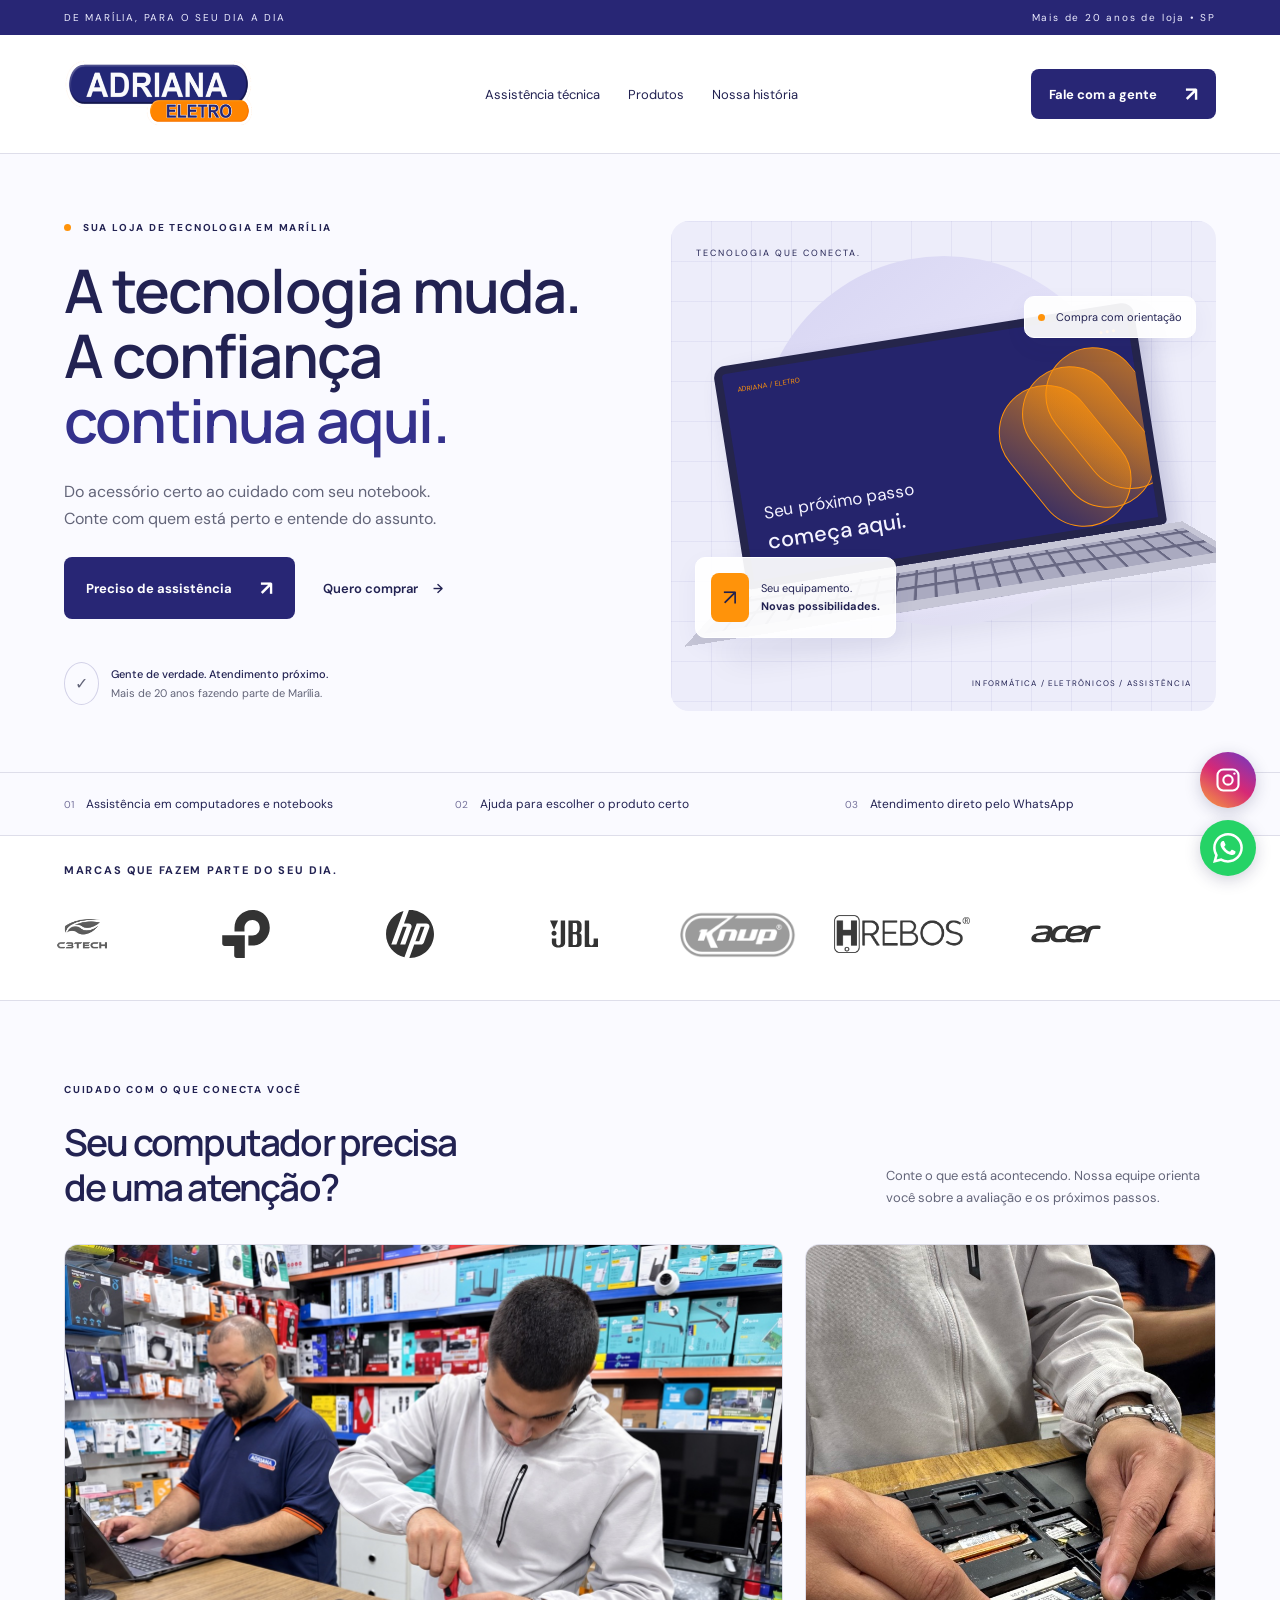
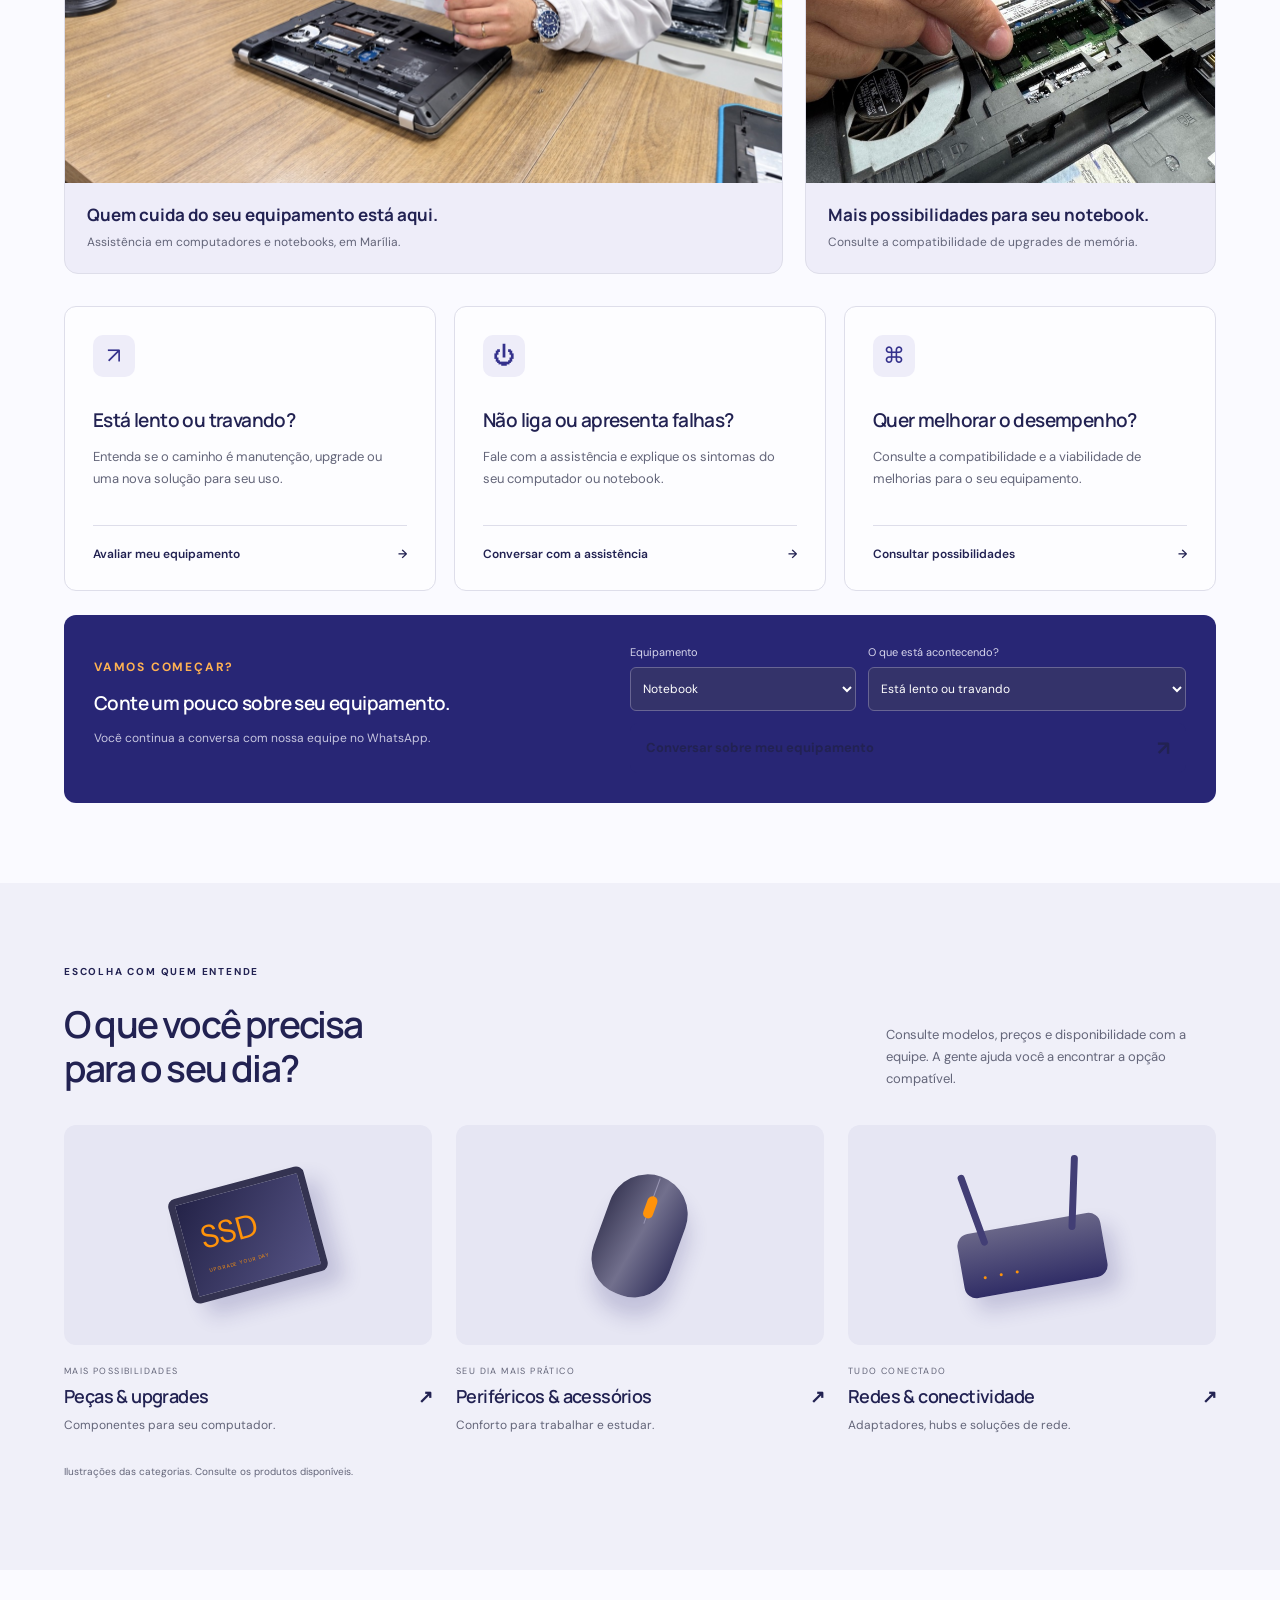
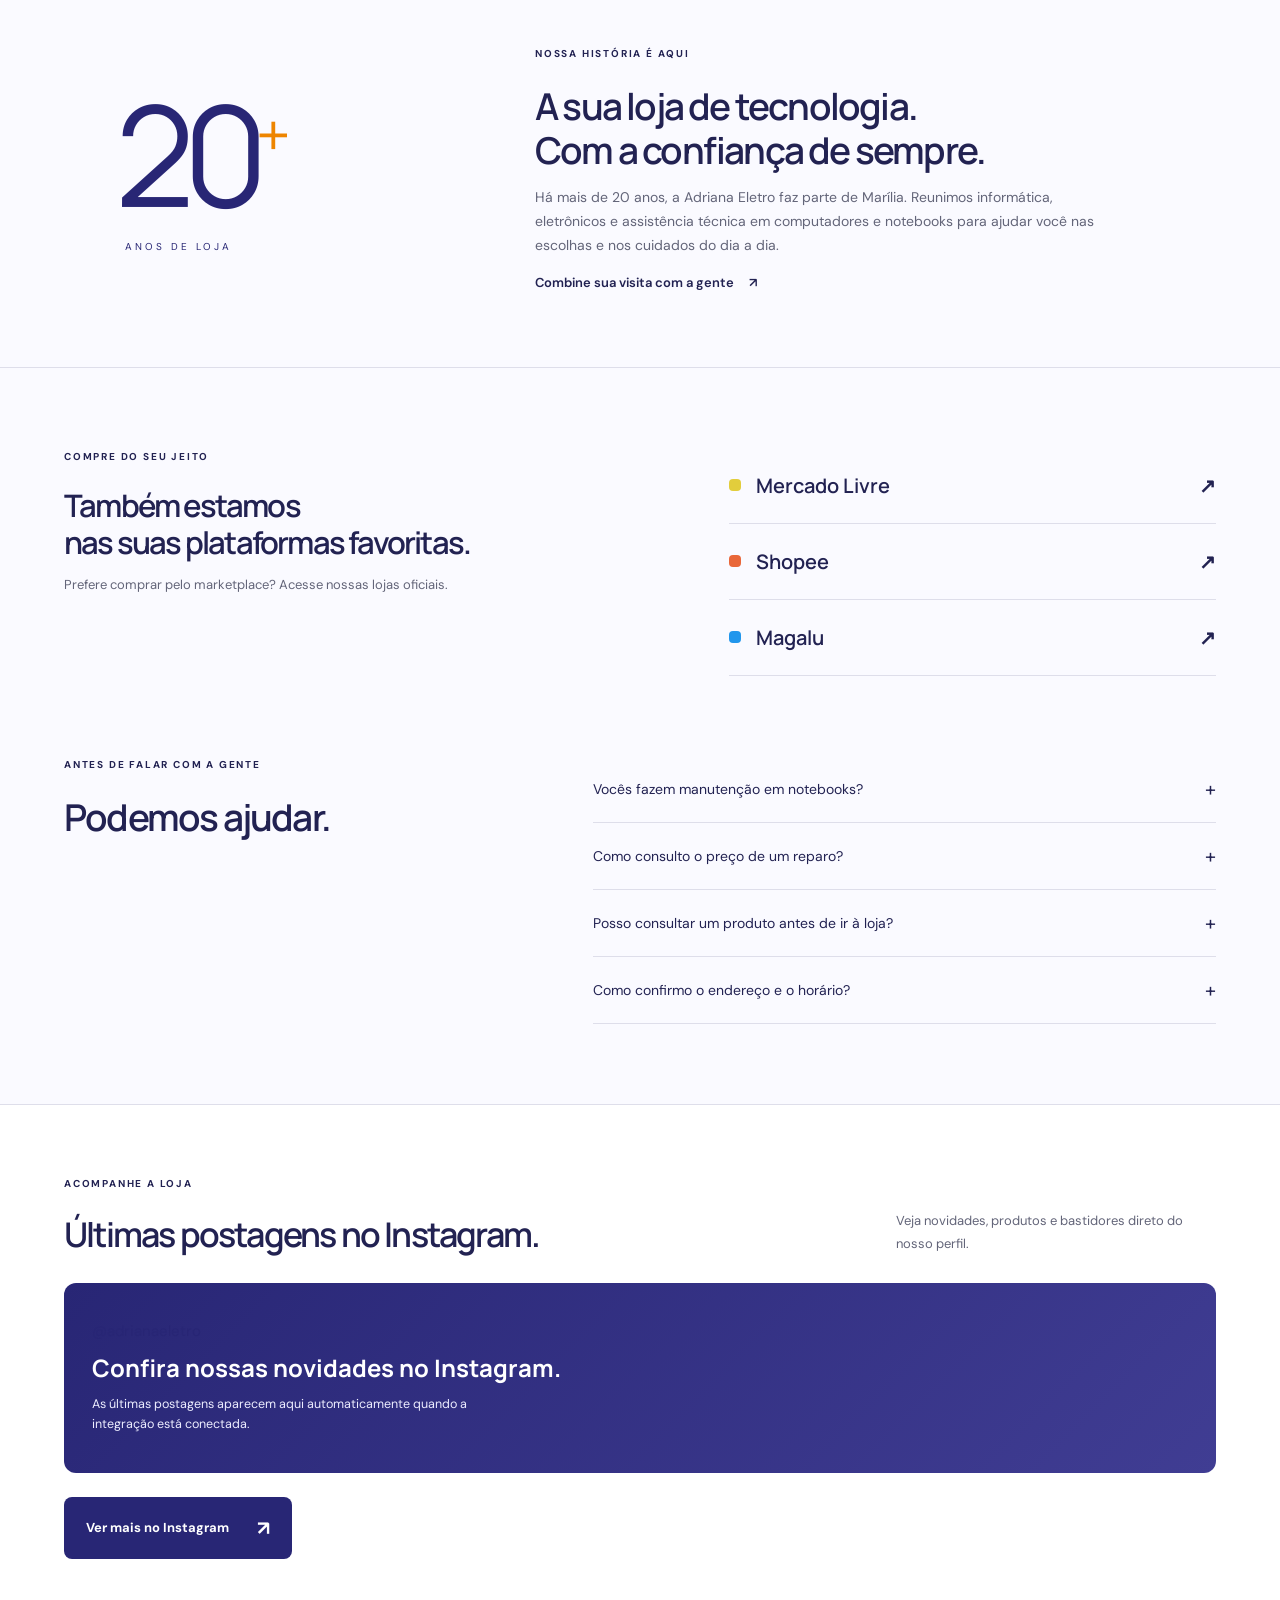
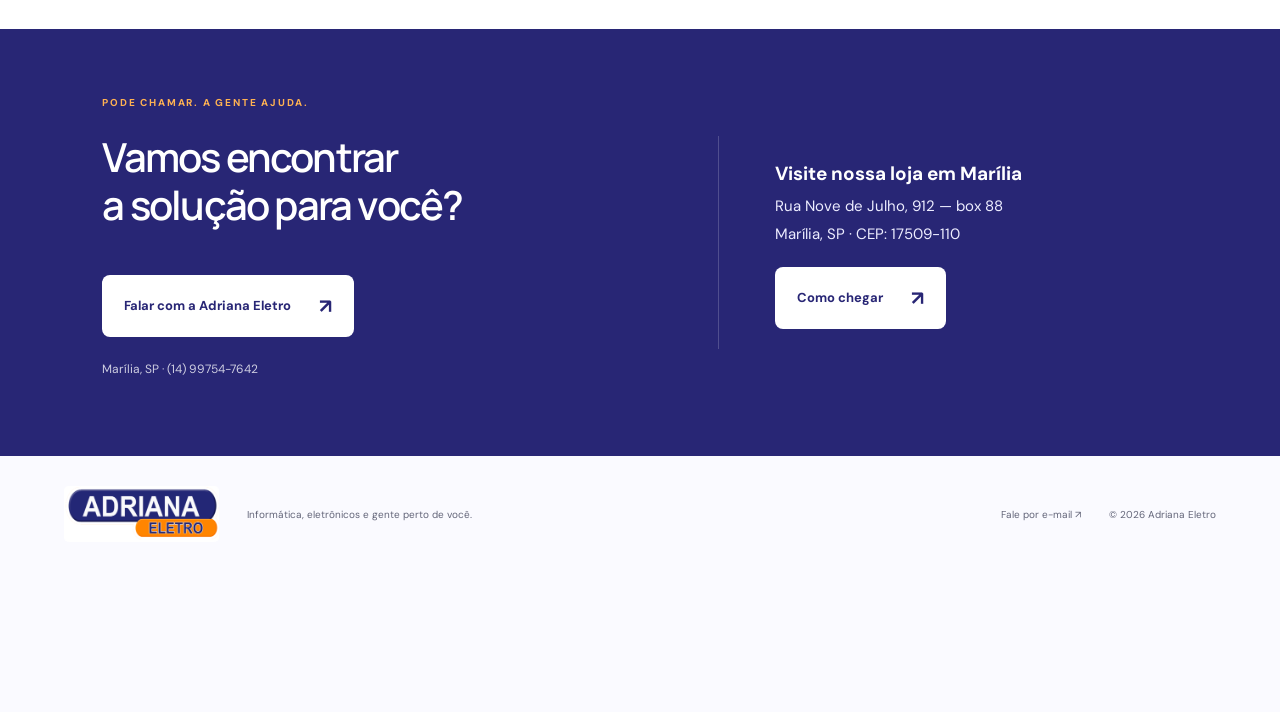
==== commit 43c17e60: "Match footer contact button style" ====
--- a/index.html
+++ b/index.html
@@ -73,7 +73,7 @@
 <section class="section marketplace"><div><p class="eyebrow">COMPRE DO SEU JEITO</p><h2>Também estamos<br>nas suas plataformas favoritas.</h2><p>Prefere comprar pelo marketplace? Acesse nossas lojas oficiais.</p></div><div class="marketlinks"><a href="https://lista.mercadolivre.com.br/_CustId_1123150487?item_id=MLB2901846389&amp;category_id=MLB63312&amp;seller_id=1123150487&amp;client=recoview-selleritems&amp;recos_listing=true#origin=upp&amp;component=sellerData&amp;typeSeller=classic" target="_blank" rel="noopener noreferrer"><span class="market-dot yellow"></span>Mercado Livre <span>↗</span></a><a href="https://shopee.com.br/shop/340494561" target="_blank" rel="noopener noreferrer"><span class="market-dot orange"></span>Shopee <span>↗</span></a><a href="https://www.magazineluiza.com.br/lojista/adrianaeletromarilia/" target="_blank" rel="noopener noreferrer"><span class="market-dot blue"></span>Magalu <span>↗</span></a></div></section>
 <section class="section faq"><div><p class="eyebrow">ANTES DE FALAR COM A GENTE</p><h2>Podemos ajudar.</h2></div><div><details><summary>Vocês fazem manutenção em notebooks?<span>+</span></summary><p>Sim. Oferecemos assistência técnica em computadores e notebooks. Conte o problema pelo WhatsApp para receber orientação sobre a avaliação.</p></details><details><summary>Como consulto o preço de um reparo?<span>+</span></summary><p>O valor depende do problema e da avaliação do equipamento. Fale com a equipe para consultar as condições de diagnóstico e orçamento.</p></details><details><summary>Posso consultar um produto antes de ir à loja?<span>+</span></summary><p>Sim. Envie o nome do produto ou o modelo do equipamento pelo WhatsApp. A equipe confirma as opções, os preços e a disponibilidade.</p></details><details><summary>Como confirmo o endereço e o horário?<span>+</span></summary><p>Estamos na Rua Nove de Julho, 912 — box 88, Marília, SP, CEP: 17509-110. Confirme o horário de atendimento pelo WhatsApp (14) 99754-7642.</p></details></div></section>
 <section class="instagram-feed" aria-labelledby="instagram-title"><div class="instagram-heading"><div><p class="eyebrow">ACOMPANHE A LOJA</p><h2 id="instagram-title">Últimas postagens no Instagram.</h2></div><p>Veja novidades, produtos e bastidores direto do nosso perfil.</p></div><div class="instagram-grid" data-instagram-feed aria-live="polite"><a class="instagram-card instagram-card--fallback" href="https://www.instagram.com/adrianaeletro/" target="_blank" rel="noopener noreferrer"><span>@adrianaeletro</span><strong>Confira nossas novidades no Instagram.</strong><small>As últimas postagens aparecem aqui automaticamente quando a integração está conectada.</small></a></div><a class="button dark instagram-button" href="https://www.instagram.com/adrianaeletro/" target="_blank" rel="noopener noreferrer">Ver mais no Instagram <span>↗</span></a></section>
-<section class="contact"><div class="contact-main"><p class="eyebrow">PODE CHAMAR. A GENTE AJUDA.</p><h2>Vamos encontrar<br>a solução para você?</h2><a class="button lime" data-wa="Olá! Vim pelo site da Adriana Eletro e gostaria de atendimento.">Falar com a Adriana Eletro <span>↗</span></a><p>Marília, SP · (14) 99754-7642</p></div><div class="store-address" id="localizacao"><address><strong>Visite nossa loja em Marília</strong><br>Rua Nove de Julho, 912 — box 88<br>Marília, SP · CEP: 17509-110</address><a class="button directions" href="https://www.google.com/maps/dir/?api=1&amp;destination=Rua+Nove+de+Julho%2C+912%2C+box+88%2C+Mar%C3%ADlia%2C+SP%2C+17509-110" target="_blank" rel="noopener noreferrer" aria-label="Como chegar à Adriana Eletro no Google Maps">Como chegar <span aria-hidden="true">↗</span></a></div></section></main><footer><a class="brand official-brand" href="#inicio" aria-label="Adriana Eletro início"><span class="logo-window"><img src="logo-oficial.png" alt="Adriana Eletro" width="3600" height="2025" loading="lazy" decoding="async"></span></a><p>Informática, eletrônicos e gente perto de você.</p><a href="mailto:eletronicos.marilia@hotmail.com">Fale por e-mail ↗</a><small>© <span id="year">2026</span> Adriana Eletro</small></footer>
+<section class="contact"><div class="contact-main"><p class="eyebrow">PODE CHAMAR. A GENTE AJUDA.</p><h2>Vamos encontrar<br>a solução para você?</h2><a class="button directions" data-wa="Olá! Vim pelo site da Adriana Eletro e gostaria de atendimento.">Falar com a Adriana Eletro <span>↗</span></a><p>Marília, SP · (14) 99754-7642</p></div><div class="store-address" id="localizacao"><address><strong>Visite nossa loja em Marília</strong><br>Rua Nove de Julho, 912 — box 88<br>Marília, SP · CEP: 17509-110</address><a class="button directions" href="https://www.google.com/maps/dir/?api=1&amp;destination=Rua+Nove+de+Julho%2C+912%2C+box+88%2C+Mar%C3%ADlia%2C+SP%2C+17509-110" target="_blank" rel="noopener noreferrer" aria-label="Como chegar à Adriana Eletro no Google Maps">Como chegar <span aria-hidden="true">↗</span></a></div></section></main><footer><a class="brand official-brand" href="#inicio" aria-label="Adriana Eletro início"><span class="logo-window"><img src="logo-oficial.png" alt="Adriana Eletro" width="3600" height="2025" loading="lazy" decoding="async"></span></a><p>Informática, eletrônicos e gente perto de você.</p><a href="mailto:eletronicos.marilia@hotmail.com">Fale por e-mail ↗</a><small>© <span id="year">2026</span> Adriana Eletro</small></footer>
 <div class="floating-social" role="group" aria-label="Redes sociais e contato"><a class="social-float social-float--instagram" href="https://www.instagram.com/adrianaeletro/" target="_blank" rel="noopener noreferrer" aria-label="Instagram da Adriana Eletro (abre em nova aba)" title="Instagram da Adriana Eletro"><svg viewBox="0 0 24 24" width="28" height="28" fill="none" stroke="currentColor" stroke-width="1.8" stroke-linecap="round" stroke-linejoin="round" aria-hidden="true"><rect x="3" y="3" width="18" height="18" rx="5"/><circle cx="12" cy="12" r="4"/><circle cx="17.5" cy="6.5" r="1" fill="currentColor" stroke="none"/></svg></a><a class="social-float social-float--whatsapp" href="https://wa.me/5514997547642?text=Ol%C3%A1%21%20Vim%20pelo%20site%20da%20Adriana%20Eletro%20e%20gostaria%20de%20atendimento." target="_blank" rel="noopener noreferrer" aria-label="Falar com a Adriana Eletro no WhatsApp (abre em nova aba)" title="Falar com a Adriana Eletro no WhatsApp"><svg xmlns="http://www.w3.org/2000/svg" width="30" height="30" fill="currentColor" aria-hidden="true" viewBox="0 0 16 16">
   <path d="M13.601 2.326A7.85 7.85 0 0 0 7.994 0C3.627 0 .068 3.558.064 7.926c0 1.399.366 2.76 1.057 3.965L0 16l4.204-1.102a7.9 7.9 0 0 0 3.79.965h.004c4.368 0 7.926-3.558 7.93-7.93A7.9 7.9 0 0 0 13.6 2.326zM7.994 14.521a6.6 6.6 0 0 1-3.356-.92l-.24-.144-2.494.654.666-2.433-.156-.251a6.56 6.56 0 0 1-1.007-3.505c0-3.626 2.957-6.584 6.591-6.584a6.56 6.56 0 0 1 4.66 1.931 6.56 6.56 0 0 1 1.928 4.66c-.004 3.639-2.961 6.592-6.592 6.592m3.615-4.934c-.197-.099-1.17-.578-1.353-.646-.182-.065-.315-.099-.445.099-.133.197-.513.646-.627.775-.114.133-.232.148-.43.05-.197-.1-.836-.308-1.592-.985-.59-.525-.985-1.175-1.103-1.372-.114-.198-.011-.304.088-.403.087-.088.197-.232.296-.346.1-.114.133-.198.198-.33.065-.134.034-.248-.015-.347-.05-.099-.445-1.076-.612-1.47-.16-.389-.323-.335-.445-.34-.114-.007-.247-.007-.38-.007a.73.73 0 0 0-.529.247c-.182.198-.691.677-.691 1.654s.71 1.916.81 2.049c.098.133 1.394 2.132 3.383 2.992.47.205.84.326 1.129.418.475.152.904.129 1.246.08.38-.058 1.171-.48 1.338-.943.164-.464.164-.86.114-.943-.049-.084-.182-.133-.38-.232"/>
 </svg></a></div>
--- a/style.css
+++ b/style.css
@@ -46,15 +46,11 @@
 .instagram-heading h2{font-size:34px}
 .instagram-heading>p{max-width:320px;margin:0;color:var(--muted);font-size:13px}
 .instagram-grid{display:grid;grid-template-columns:repeat(5,1fr);gap:14px}
-.instagram-card{position:relative;display:flex;flex-direction:column;justify-content:space-between;min-height:260px;overflow:hidden;border-radius:12px;background:#eeedf9;color:white;isolation:isolate}
-.instagram-card:before{content:'';position:absolute;inset:0;background:linear-gradient(180deg,#22225205 15%,#222252d9 100%);z-index:1}
+.instagram-card{position:relative;display:block;min-height:260px;overflow:hidden;border-radius:12px;background:#eeedf9;color:white;isolation:isolate}
 .instagram-card img{position:absolute;inset:0;width:100%;height:100%;object-fit:cover;transition:transform .25s}
 .instagram-card:hover img{transform:scale(1.05)}
 .instagram-card span,.instagram-card strong,.instagram-card small{position:relative;z-index:2}
-.instagram-card span{align-self:flex-start;margin:14px;padding:7px 9px;border-radius:999px;background:#ffffffd9;color:#282675;font-size:10px;font-weight:700}
-.instagram-card strong{align-self:flex-end;margin:0 14px 16px;font-size:13px;line-height:1.45}
 .instagram-card--fallback{grid-column:span 5;display:grid;align-content:center;gap:10px;min-height:190px;padding:28px;background:linear-gradient(135deg,#282675,#403d93);color:white}
-.instagram-card--fallback:before{display:none}
 .instagram-card--fallback span{margin:0;width:max-content;color:#282675}
 .instagram-card--fallback strong{margin:0;font-family:Manrope,sans-serif;font-size:24px}
 .instagram-card--fallback small{max-width:420px;color:#ededff;line-height:1.6}
